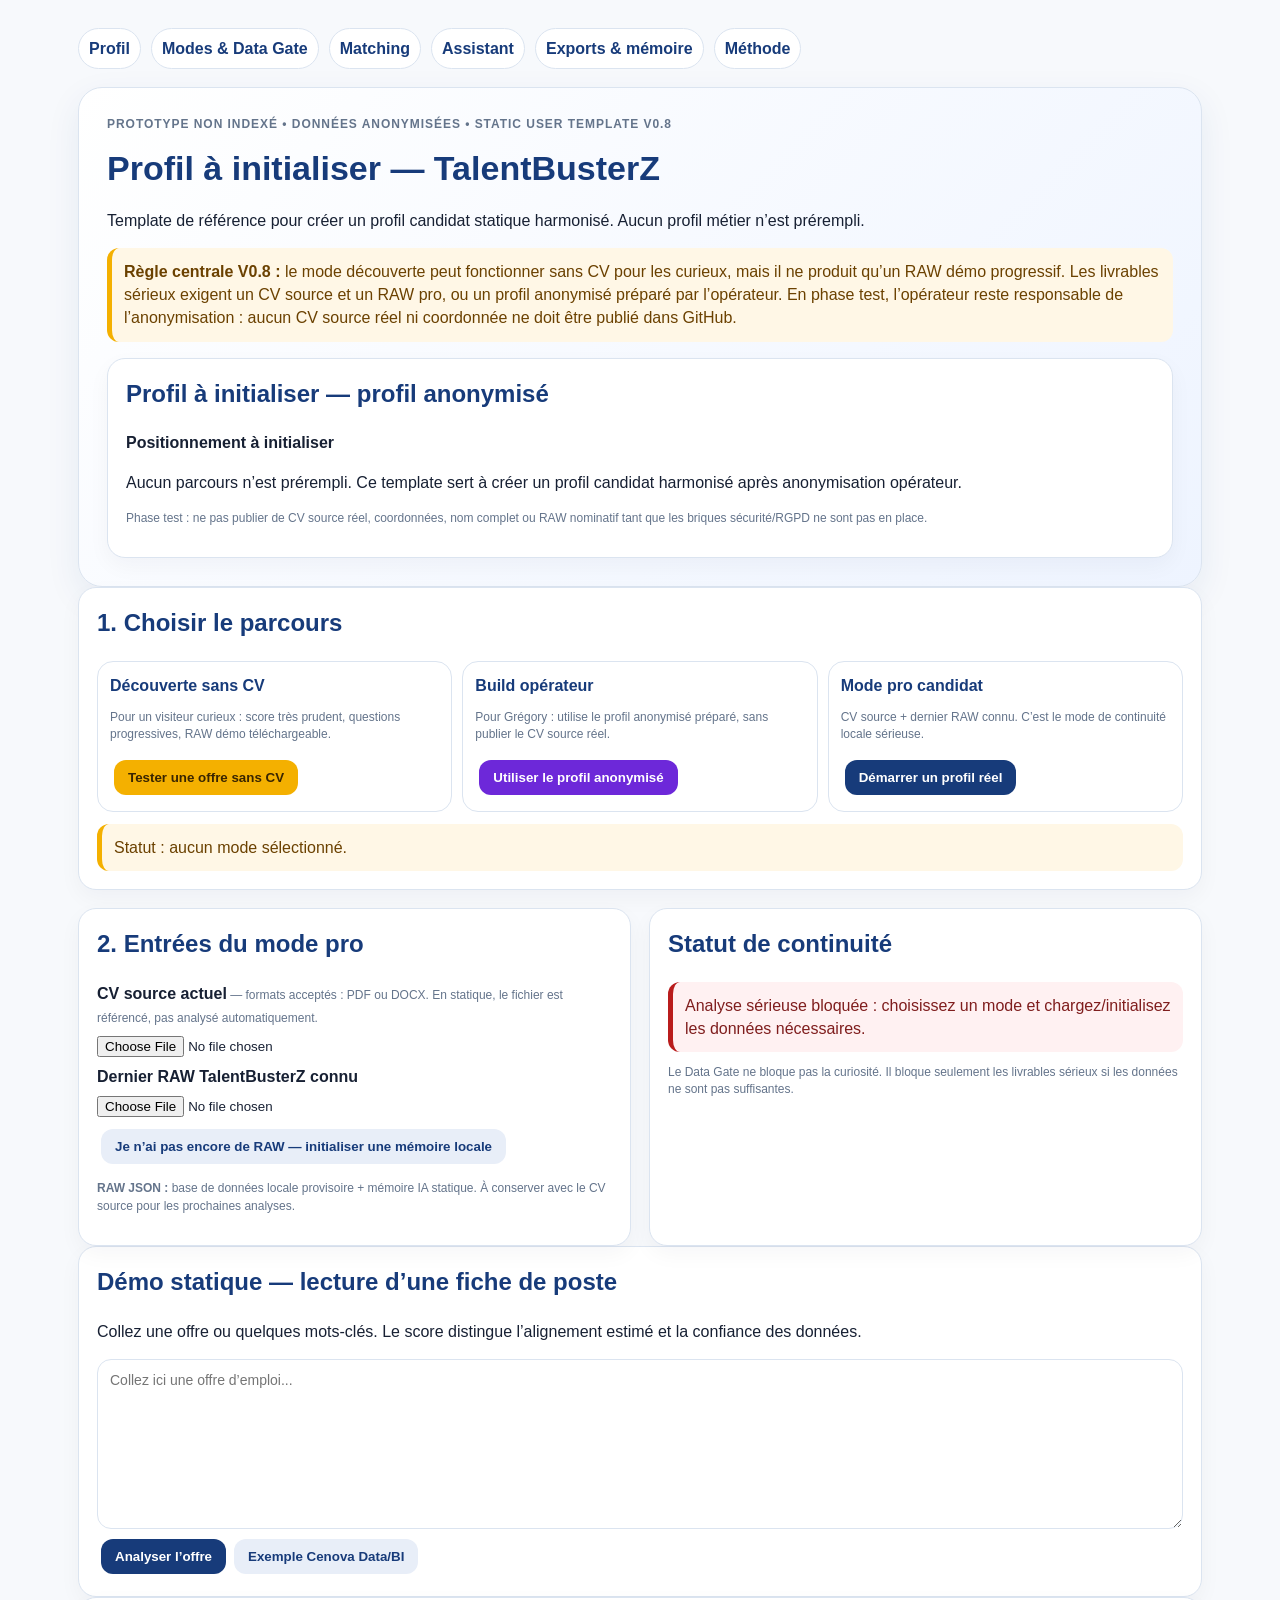
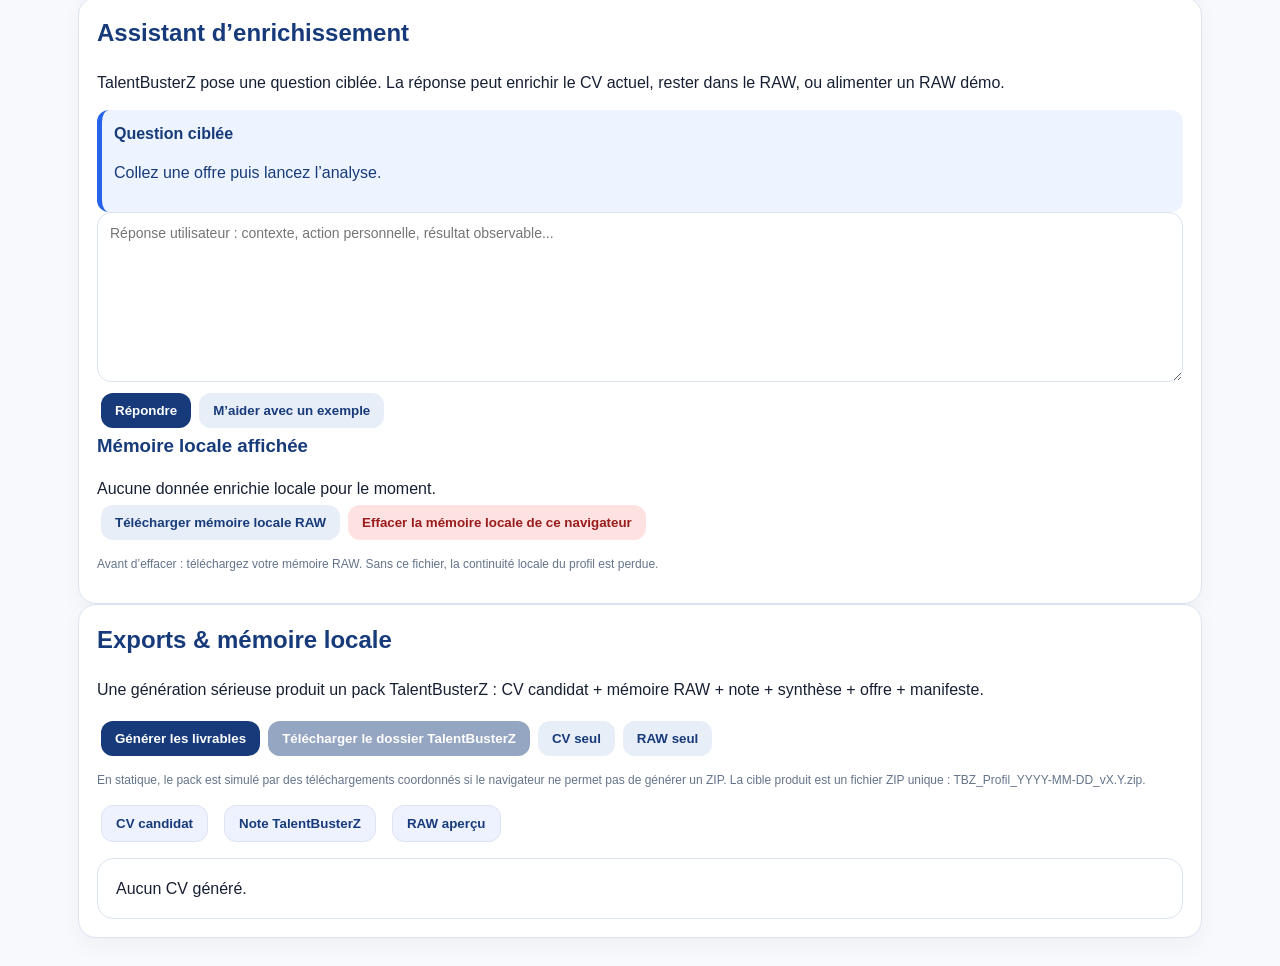
==== index.html @ 60c9ec4a "Add files via upload" ====
<!doctype html>
<html lang="fr"><head><meta charset="utf-8"><meta name="viewport" content="width=device-width,initial-scale=1"><meta name="robots" content="noindex,nofollow">
<title>TalentBusterZ — Profil à initialiser v0.8</title>
<style>
:root{--blue:#173b7a;--blue2:#2563eb;--gold:#f4b000;--bg:#f7f9fc;--card:#fff;--text:#172033;--muted:#64748b;--border:#dbe4f0;--red:#b91c1c;--green:#047857;--soft:#eef4ff;--warn:#fff7e6;--purple:#6d28d9}*{box-sizing:border-box}body{margin:0;font-family:Arial,Helvetica,sans-serif;background:var(--bg);color:var(--text);line-height:1.45}.wrap{max-width:1180px;margin:auto;padding:28px}.nav{display:flex;gap:10px;flex-wrap:wrap;margin-bottom:18px}.nav a{font-weight:700;text-decoration:none;color:var(--blue);padding:8px 10px;border-radius:999px;background:white;border:1px solid var(--border)}.hero{background:linear-gradient(135deg,#ffffff,#eef4ff);border:1px solid var(--border);border-radius:24px;padding:28px;box-shadow:0 12px 34px rgba(23,59,122,.08)}.kicker{font-size:12px;text-transform:uppercase;letter-spacing:.08em;color:var(--muted);font-weight:700}h1{font-size:34px;color:var(--blue);margin:10px 0 8px}.grid{display:grid;grid-template-columns:1fr 1fr;gap:18px;margin-top:18px}.card{background:var(--card);border:1px solid var(--border);border-radius:18px;padding:18px;box-shadow:0 8px 22px rgba(15,23,42,.04)}.card h2,.card h3{color:var(--blue);margin-top:0}.pill{display:inline-block;background:#e8f0ff;color:var(--blue);padding:6px 10px;border-radius:999px;margin:3px;font-weight:700;font-size:13px}.notice{background:var(--warn);border-left:5px solid var(--gold);padding:12px;border-radius:12px;color:#6b4100}.ok{background:#ecfdf5;border-left:5px solid var(--green);padding:12px;border-radius:12px;color:#064e3b}.danger{background:#fff1f2;border-left:5px solid var(--red);padding:12px;border-radius:12px;color:#7f1d1d}.info{background:#eef4ff;border-left:5px solid var(--blue2);padding:12px;border-radius:12px;color:#173b7a}button,.btn{border:0;background:var(--blue);color:#fff;border-radius:12px;padding:10px 14px;font-weight:700;cursor:pointer;margin:4px;text-decoration:none;display:inline-block}button.secondary{background:#e8eef8;color:var(--blue)}button.gold{background:var(--gold);color:#392500}button.purple{background:var(--purple)}button.dangerBtn{background:#fee2e2;color:#991b1b}button:disabled{opacity:.45;cursor:not-allowed}textarea{width:100%;min-height:170px;border:1px solid var(--border);border-radius:14px;padding:12px;font-family:Arial;font-size:14px}input[type=file]{display:block;margin:8px 0}.status{display:flex;gap:12px;align-items:center;flex-wrap:wrap}.scoreWrap{display:flex;align-items:center;gap:16px}.scoreCircle{width:100px;height:100px;border-radius:50%;background:conic-gradient(var(--gold) 0deg, var(--gold) 0deg, #e5e7eb 0deg 360deg);display:flex;align-items:center;justify-content:center;font-size:28px;font-weight:900;color:var(--blue);box-shadow:inset 0 0 0 10px #fff;border:1px solid var(--border)}.hidden{display:none}.small{font-size:12px;color:var(--muted)}.tabs{display:flex;gap:8px;flex-wrap:wrap;margin:12px 0}.tab{background:#eef2ff;color:var(--blue);border:1px solid var(--border)}pre{white-space:pre-wrap;background:#0f172a;color:#e2e8f0;padding:12px;border-radius:12px;max-height:360px;overflow:auto}.outputBox{background:#fff;border:1px solid var(--border);border-radius:16px;padding:18px;margin-top:12px}ul{padding-left:22px}.modeCards{display:grid;grid-template-columns:repeat(3,1fr);gap:10px}.modeCard{border:1px solid var(--border);border-radius:16px;padding:12px;background:#fff}.modeCard strong{display:block;color:var(--blue)}@media(max-width:860px){.grid,.modeCards{grid-template-columns:1fr}h1{font-size:28px}}
</style></head><body><div class="wrap">
<nav class="nav"><a href="#profil">Profil</a><a href="#datagate">Modes & Data Gate</a><a href="#matching">Matching</a><a href="#assistant">Assistant</a><a href="#exports">Exports & mémoire</a><a href="questions.html">Méthode</a></nav>
<header class="hero" id="profil"><div class="kicker">Prototype non indexé • Données anonymisées • Static User Template V0.8</div><h1 id="title">Profil à initialiser — TalentBusterZ</h1><p id="subtitle">Template de référence pour créer un profil candidat statique harmonisé. Aucun profil métier n’est prérempli.</p>
<div class="notice"><strong>Règle centrale V0.8 :</strong> le mode découverte peut fonctionner sans CV pour les curieux, mais il ne produit qu’un RAW démo progressif. Les livrables sérieux exigent un CV source et un RAW pro, ou un profil anonymisé préparé par l’opérateur. En phase test, l’opérateur reste responsable de l’anonymisation : aucun CV source réel ni coordonnée ne doit être publié dans GitHub.</div>
<div id="profileOverview" class="card" style="margin-top:16px"></div></header>

<section class="card" id="datagate"><h2>1. Choisir le parcours</h2><div class="modeCards">
<div class="modeCard"><strong>Découverte sans CV</strong><p class="small">Pour un visiteur curieux : score très prudent, questions progressives, RAW démo téléchargeable.</p><button class="gold" onclick="setMode('discovery')">Tester une offre sans CV</button></div>
<div class="modeCard"><strong>Build opérateur</strong><p class="small">Pour Grégory : utilise le profil anonymisé préparé, sans publier le CV source réel.</p><button class="purple" onclick="setMode('operator')" id="operatorBtn">Utiliser le profil anonymisé</button></div>
<div class="modeCard"><strong>Mode pro candidat</strong><p class="small">CV source + dernier RAW connu. C’est le mode de continuité locale sérieuse.</p><button onclick="setMode('pro')">Démarrer un profil réel</button></div>
</div><div id="modeStatus" class="notice" style="margin-top:12px">Statut : aucun mode sélectionné.</div></section>

<section class="grid"><article class="card"><h2>2. Entrées du mode pro</h2><label><strong>CV source actuel</strong><span class="small"> — formats acceptés : PDF ou DOCX. En statique, le fichier est référencé, pas analysé automatiquement.</span><input type="file" id="cvInput" accept=".pdf,.doc,.docx" onchange="markCvLoaded()"></label><label><strong>Dernier RAW TalentBusterZ connu</strong><input type="file" id="rawInput" accept=".json" onchange="loadRawFile(event)"></label><button class="secondary" onclick="initNewRaw()">Je n’ai pas encore de RAW — initialiser une mémoire locale</button><p class="small"><strong>RAW JSON :</strong> base de données locale provisoire + mémoire IA statique. À conserver avec le CV source pour les prochaines analyses.</p></article><article class="card"><h2>Statut de continuité</h2><div id="gateStatus" class="danger">Aucune mémoire active.</div><p class="small">Le Data Gate ne bloque pas la curiosité. Il bloque seulement les livrables sérieux si les données ne sont pas suffisantes.</p></article></section>

<section class="card" id="matching"><h2>Démo statique — lecture d’une fiche de poste</h2><p>Collez une offre ou quelques mots-clés. Le score distingue l’alignement estimé et la confiance des données.</p><textarea id="offerText" placeholder="Collez ici une offre d’emploi..."></textarea><br><button onclick="analyzeOffer()">Analyser l’offre</button><button class="secondary" onclick="loadExample()">Exemple Cenova Data/BI</button><div id="matchResult" class="hidden" style="margin-top:16px"><div class="scoreWrap"><div class="scoreCircle" id="scoreCircle">--</div><div><h3 id="matchTitle">Lecture TalentBusterZ</h3><p id="matchText"></p><p class="small" id="confidenceText"></p></div></div><div class="grid"><div><h3>Compétences / preuves à remonter</h3><ul id="matchProofs"></ul></div><div><h3>Zones à arbitrer</h3><ul id="matchRisks"></ul></div></div></div></section>

<section class="card" id="assistant"><h2>Assistant d’enrichissement</h2><p>TalentBusterZ pose une question ciblée. La réponse peut enrichir le CV actuel, rester dans le RAW, ou alimenter un RAW démo.</p><div class="info"><strong id="questionLabel">Question ciblée</strong><p id="questionText">Collez une offre puis lancez l’analyse.</p></div><textarea id="answerText" placeholder="Réponse utilisateur : contexte, action personnelle, résultat observable..."></textarea><br><button onclick="answerQuestion()">Répondre</button><button class="secondary" onclick="helpExample()">M’aider avec un exemple</button><div id="suggestionBlock" class="hidden notice" style="margin-top:14px"><h3>Suggestion issue de la réponse utilisateur</h3><strong id="suggestionLabel">Donnée proposée</strong><p id="suggestionText"></p><p>Choisissez l’usage. Le texte complet est conservé dans le RAW si vous l’utilisez ou si vous le gardez pour plus tard.</p><button onclick="useInCv()">Utiliser dans ce CV</button><button class="secondary" onclick="keepForLater()">Garder pour plus tard</button><button class="secondary" onclick="editSuggestion()">Modifier</button><details style="margin-top:8px"><summary>Option avancée</summary><button class="dangerBtn" onclick="deleteSuggestion()">Supprimer du RAW / ne pas conserver</button></details></div><h3>Mémoire locale affichée</h3><div id="memoryList">Aucune donnée enrichie locale pour le moment.</div><button class="secondary" onclick="downloadRawOnly()">Télécharger mémoire locale RAW</button><button class="dangerBtn" onclick="confirmClearMemory()">Effacer la mémoire locale de ce navigateur</button><p class="small">Avant d’effacer : téléchargez votre mémoire RAW. Sans ce fichier, la continuité locale du profil est perdue.</p><div id="proCta" class="hidden ok"><strong>Et si on gagnait du temps ?</strong><br>Vous avez fourni plusieurs réponses. Passez en mode pro : chargez votre CV source et utilisez ce RAW démo comme point de départ au lieu de reconstruire votre profil question par question.</div></section>

<section class="card" id="exports"><h2>Exports & mémoire locale</h2><p>Une génération sérieuse produit un pack TalentBusterZ : CV candidat + mémoire RAW + note + synthèse + offre + manifeste.</p><button onclick="generateOutputs()">Générer les livrables</button><button id="packBtn" onclick="downloadPackSimulation()" disabled>Télécharger le dossier TalentBusterZ</button><button class="secondary" onclick="downloadCvOnly()">CV seul</button><button class="secondary" onclick="downloadRawOnly()">RAW seul</button><p class="small">En statique, le pack est simulé par des téléchargements coordonnés si le navigateur ne permet pas de générer un ZIP. La cible produit est un fichier ZIP unique : TBZ_Profil_YYYY-MM-DD_vX.Y.zip.</p><div class="tabs"><button class="tab" onclick="showPane('cvPane')">CV candidat</button><button class="tab" onclick="showPane('notePane')">Note TalentBusterZ</button><button class="tab" onclick="showPane('rawPane')">RAW aperçu</button></div><div id="cvPane" class="outputBox">Aucun CV généré.</div><pre id="notePane" class="hidden">Aucune note générée.</pre><pre id="rawPane" class="hidden"><code id="rawPreview">Aucun RAW actif.</code></pre></section>

</div><script>
const PROFILE_ID="NEW_USER"; const DISPLAY_NAME="Profil \u00e0 initialiser"; const OPERATOR_ENABLED=false;
const INITIAL_RAW={"schema_version": "TBZ_RAW_STATIC_V0_8", "profile_id": "NEW_USER", "display_name": "Profil à initialiser", "privacy_mode": "operator_anonymization_required", "memory_role": "Base de données locale provisoire + mémoire IA statique", "created_at": "", "last_updated_at": "", "source_cv": null, "validated_core": {"summary": "", "proofs": []}, "skills": {}, "experiences": [], "user_memory": [], "cv_usage_log": [], "offer_history": [], "deleted_from_raw": [], "version_history": [{"version": "0.8-reference", "event": "reference_template_created"}]}; const PROFILE_SEED={"profile_id": "NEW_USER", "display_name": "Profil à initialiser", "status": "empty_reference_template", "headline": "Positionnement à initialiser", "summary_public": "Aucun parcours n’est prérempli. Ce template sert à créer un profil candidat harmonisé après anonymisation opérateur.", "job_families": [], "public_proofs": [], "anonymization_notice": "Phase test : ne pas publier de CV source réel, coordonnées, nom complet ou RAW nominatif tant que les briques sécurité/RGPD ne sont pas en place."};
let mode=null, cvLoaded=false, rawLoaded=false, rawMemory=null, lastOffer='', lastScore=null, cvHtml='', noteText='', currentQuestion='', pendingText='', answerCount=0;
function now(){return new Date().toISOString()} function today(){return new Date().toISOString().slice(0,10)}
function baseRaw(){return JSON.parse(JSON.stringify(INITIAL_RAW))}
function emptyRaw(){return {schema_version:'TBZ_RAW_STATIC_V0_8',profile_id:PROFILE_ID,display_name:DISPLAY_NAME,mode:'pro_initial_or_demo',memory_role:'Base de données locale provisoire + mémoire IA statique',created_at:now(),last_updated_at:now(),source_cv:null,validated_core:{summary:'',proofs:[]},skills:{},experiences:[],user_memory:[],cv_usage_log:[],offer_history:[],deleted_from_raw:[],version_history:[{version:'0.8',event:'empty_raw_initialized',date:today()}]}}
function discoveryRaw(){let r=emptyRaw(); r.profile_id='DEMO'; r.display_name='Profil découverte'; r.mode='discovery'; r.data_quality='declarative_user_answers_only'; r.source_cv_loaded=false; r.usable_for_cv_generation='limited'; return r}
function renderProfileOverview(){let s=PROFILE_SEED||{}; if(s.headline){profileOverview.innerHTML=`<h2>${escapeHtml(s.display_name||DISPLAY_NAME)} — profil anonymisé</h2><p><strong>${escapeHtml(s.headline||'Positionnement à confirmer')}</strong></p><p>${escapeHtml(s.summary_public||'')}</p>${(s.job_families||[]).slice(0,8).map(x=>`<span class="pill">${escapeHtml(x)}</span>`).join('')}<p class="small">${escapeHtml(s.anonymization_notice||'')}</p>`} else {profileOverview.innerHTML='<h2>Profil non initialisé</h2><p>Aucun métier ni parcours prérempli. Chargez un CV source puis initialisez une mémoire locale.</p>'}}
function setMode(m){mode=m; if(m==='discovery'){rawMemory=discoveryRaw();rawLoaded=true;cvLoaded=false;modeStatus.className='info';modeStatus.textContent='Statut : mode découverte. Analyse autorisée, CV final bloqué. Téléchargez le RAW démo après vos réponses.'} else if(m==='operator'){ if(!OPERATOR_ENABLED){alert('Aucun profil anonymisé opérateur n’est inclus dans ce template de référence.'); return} rawMemory=baseRaw();rawLoaded=true;cvLoaded=true;modeStatus.className='ok';modeStatus.textContent='Statut : mode build opérateur. Profil anonymisé actif. Ne publiez pas le CV source réel ni les coordonnées.'} else if(m==='pro'){modeStatus.className='notice';modeStatus.textContent='Statut : mode pro candidat. Chargez le CV source et le dernier RAW, ou initialisez un premier RAW.'} refreshGate(); renderMemory();}
function markCvLoaded(){cvLoaded=!!cvInput.files.length;if(rawMemory){rawMemory.source_cv={filename:cvInput.files[0]?.name||null,uploaded_in_static_session:true,static_note:'Fichier référencé localement ; non publié dans le repo.'};rawMemory.last_updated_at=now()}refreshGate()}
function loadRawFile(e){const f=e.target.files[0];if(!f)return;const r=new FileReader();r.onload=()=>{try{rawMemory=JSON.parse(r.result);rawLoaded=true;rawMemory.last_updated_at=now();modeStatus.className='ok';modeStatus.textContent='Statut : RAW chargé. Continuité locale active.';refreshGate();renderMemory()}catch(err){alert('RAW JSON invalide.')}};r.readAsText(f)}
function initNewRaw(){rawMemory = mode==='discovery'?discoveryRaw():emptyRaw(); rawLoaded=true; modeStatus.className='ok'; modeStatus.textContent= mode==='pro'?'Statut : premier RAW initialisé. Chargez aussi le CV source pour une analyse réelle.':'Statut : mémoire initialisée.'; refreshGate(); renderMemory()}
function gateLevel(){ if(mode==='discovery')return 'discovery'; if(mode==='operator' && OPERATOR_ENABLED && rawLoaded)return 'operator'; if(mode==='pro' && cvLoaded && rawLoaded)return 'pro'; return 'blocked'}
function gateOkForAnalyze(){return ['discovery','operator','pro'].includes(gateLevel())} function gateOkForSerious(){return ['operator','pro'].includes(gateLevel())}
function refreshGate(){let g=gateLevel(); if(g==='blocked'){gateStatus.className='danger';gateStatus.textContent='Analyse sérieuse bloquée : choisissez un mode et chargez/initialisez les données nécessaires.'} if(g==='discovery'){gateStatus.className='info';gateStatus.textContent='Mode découverte : score provisoire, RAW démo progressif, CV final non fiable tant que le CV source n’est pas chargé.'} if(g==='operator'){gateStatus.className='ok';gateStatus.textContent='Mode build opérateur : profil anonymisé actif. Utilisable pour tester des offres sans exposer les données nominatives.'} if(g==='pro'){gateStatus.className='ok';gateStatus.textContent='Mode pro : CV source + RAW actifs. Livrables sérieux autorisés.'}}
function loadExample(){offerText.value='Consultant Chef de Projet Data/BI Senior Luxe/Retail. AMOA BI, cahier des charges, spécifications fonctionnelles, risques, livraison, UAT, comités de pilotage, budget, planning, coordination équipes, formation métiers, anglais obligatoire.'}
function analyzeOffer(){if(!gateOkForAnalyze()) return alert('Choisissez un mode avant analyse.'); lastOffer=offerText.value.trim(); if(!lastOffer)return alert('Collez une offre avant analyse.'); let t=lastOffer.toLowerCase(); let hasBruno=(rawMemory&&rawMemory.profile_id==='BRUNO'); let isCenova=(/cenova|luxe|retail|data\/bi|bi|dataviz|data viz|amoa/.test(t)); let isConsulting=(/consulting|engagement manager|account leadership|c-suite|budget/.test(t)); let baseScore=gateLevel()==='discovery'?Math.min(12+answerCount*8,55):(isCenova&&hasBruno?89:(isConsulting?84:78)); lastScore=baseScore; scoreCircle.textContent=baseScore; scoreCircle.style.background=`conic-gradient(var(--gold) 0deg, var(--gold) ${baseScore*3.6}deg, #e5e7eb ${baseScore*3.6}deg 360deg)`; matchResult.classList.remove('hidden'); if(gateLevel()==='discovery'){matchTitle.textContent='Lecture découverte — données insuffisantes';matchText.textContent='TalentBusterZ ne connaît pas encore votre CV. Le score mesure surtout ce qui a été confirmé dans cette session.';confidenceText.textContent='Confiance données : faible — aucun CV source chargé.';matchProofs.innerHTML=(rawMemory.user_memory||[]).map(x=>`<li>${escapeHtml(summarize(x.text))}</li>`).join('')||'<li>Aucune preuve confirmée pour le moment.</li>';matchRisks.innerHTML=['Ne pas interpréter le score comme un rejet du profil.','Passer en mode pro après quelques réponses pour accélérer avec le CV source.','Télécharger le RAW démo si vous voulez conserver cette exploration.'].map(x=>`<li>${x}</li>`).join(''); currentQuestion='Quel élément de votre parcours prouve le mieux votre intérêt pour cette offre ? Donnez contexte, action personnelle et résultat observable.'; questionText.textContent=currentQuestion; return}
 if(isCenova&&hasBruno){matchTitle.textContent='Lecture orientée Chef de Projet Data/BI Senior — Luxe/Retail';matchText.textContent='Fort alignement avec le parcours AMOA, CRM, Data, BI, référentiel client, retail/luxe et coordination transverse. Score prudent car le niveau BI/Data Viz attendu et le périmètre budget restent à cadrer.';confidenceText.textContent='Confiance données : forte sur le RAW anonymisé ; identité et CV source non publiés en phase test.';matchProofs.innerHTML=['Expérience CRM/Data en luxe/retail : RCU ~600 K clients, GCP/BigQuery, Salesforce Marketing Cloud, APIs, Cegid.','Expérience retail omnicanal : RCU ~4 M clients/prospects, CRM BtoC, marketing automation, migration et qualité de données.','AMOA Data & BI grands comptes : Data Warehouse, 12 datamarts, 200+ indicateurs, UAT, ateliers métiers.','Pilotage équipes/prestataires : 3 à 7 personnes selon missions.','Anglais courant et espagnol courant.','Salesforce Certified Administrator ; Power BI / SQL / Jira / Confluence / GCP.'].map(x=>`<li>${x}</li>`).join('');matchRisks.innerHTML=['Clarifier si l’offre exige BI/Data Viz hands-on plutôt que pilotage AMOA.','Ne pas sur-vendre le budget si le montant n’est pas confirmé dans le RAW.','Préparer la preuve luxe/retail : Boucheron + Printemps/Citadium.','Clarifier management non hiérarchique vs management hiérarchique.'].map(x=>`<li>${x}</li>`).join('');currentQuestion='Pour cette offre Chef de Projet Data/BI Senior Luxe/Retail, quelle preuve veux-tu mettre en avant en priorité : projet RCU luxe, CRM/Data retail omnicanal, Data Warehouse BI grands comptes ou reporting financier ? Précise contexte, rôle personnel, outils et résultat mesurable.'} else {matchTitle.textContent=isConsulting?'Lecture orientée Consulting / Engagement':'Lecture TalentBusterZ'; matchText.textContent=isConsulting?'Alignement domaine possible, mais posture consulting, account leadership, budget et practice building doivent être prouvés.':'Alignement potentiel à cadrer selon les preuves du RAW.'; confidenceText.textContent='Confiance données : moyenne à forte selon RAW chargé.'; matchProofs.innerHTML=(rawMemory.validated_core?.proofs||['Données du RAW disponibles']).slice(0,6).map(x=>`<li>${escapeHtml(x)}</li>`).join(''); matchRisks.innerHTML=(rawMemory.watch_points||['Clarifier le rôle personnel et le périmètre.']).slice(0,5).map(x=>`<li>${escapeHtml(x)}</li>`).join(''); currentQuestion='Quel projet du parcours prouve le mieux l’adéquation à cette offre ? Précise contexte, rôle personnel, outils, équipe et résultat observable.'}
 questionText.textContent=currentQuestion; if(rawMemory){rawMemory.offer_history=rawMemory.offer_history||[]; rawMemory.offer_history.push({offer:lastOffer,date:now(),score:baseScore,mode:mode}); rawMemory.last_updated_at=now()}}
function normalize(s){return (s||'').toLowerCase().replace(/[\s*_:;,.!?\-–—]+/g,' ').trim()}
function answerQuestion(){let txt=answerText.value.trim(); if(!txt) return alert('Aucune réponse saisie. La question ne peut pas devenir une donnée.'); let n=normalize(txt); if(n===normalize(currentQuestion)||n.includes('réponse utilisateur contexte action personnelle résultat observable')) return alert('Réponse non exploitable : saisissez une vraie réponse, pas le placeholder ni la question.'); if(txt.length<40)return alert('Réponse trop courte : ajoutez au moins contexte, action personnelle et résultat.'); pendingText=txt; suggestionText.textContent=txt; suggestionLabel.textContent='Donnée proposée'; suggestionBlock.classList.remove('hidden')}
function addMemory(status,used){if(!rawMemory)rawMemory= mode==='discovery'?discoveryRaw():emptyRaw(); let id='u_'+Date.now(); rawMemory.user_memory=rawMemory.user_memory||[]; rawMemory.user_memory.push({id,type:'user_answer',label:'Donnée ajoutée par utilisateur',text:pendingText,status,created_at:now(),used_in_current_cv:used,cv_decision:used?'use_in_current_cv':'keep_for_later',mode:mode}); if(used){rawMemory.cv_usage_log=rawMemory.cv_usage_log||[]; rawMemory.cv_usage_log.push({item_id:id,action:'used_in_current_cv',date:now(),offer:lastOffer})} rawMemory.last_updated_at=now(); answerCount++; suggestionBlock.classList.add('hidden'); answerText.value=''; renderMemory(); refreshScoreAfterAnswer(); if(mode==='discovery'&&answerCount>=3)proCta.classList.remove('hidden')}
function useInCv(){addMemory('confirmed_by_user',true)} function keepForLater(){addMemory('kept_for_later',false)} function editSuggestion(){answerText.focus()} function deleteSuggestion(){if(confirm('Ne pas conserver cette donnée dans la mémoire RAW ?')){if(!rawMemory)rawMemory=emptyRaw();rawMemory.deleted_from_raw=rawMemory.deleted_from_raw||[];rawMemory.deleted_from_raw.push({text:pendingText,deleted_at:now(),reason:'user_deleted_before_save'});suggestionBlock.classList.add('hidden');renderMemory()}}
function refreshScoreAfterAnswer(){if(mode==='discovery'&&lastOffer)analyzeOffer()}
function renderMemory(){if(!rawMemory||!(rawMemory.user_memory||[]).length){memoryList.textContent='Aucune donnée enrichie locale pour le moment.';rawPreview.textContent=rawMemory?JSON.stringify(rawMemory,null,2):'Aucun RAW actif.';return} memoryList.innerHTML=rawMemory.user_memory.map(m=>`<p><strong>${escapeHtml(m.label)}</strong> — ${m.used_in_current_cv?'utilisée dans ce CV et conservée dans le RAW':'gardée pour plus tard dans le RAW'}<br>${escapeHtml(m.text).slice(0,260)}…</p>`).join(''); rawPreview.textContent=JSON.stringify(rawMemory,null,2)}
function generateOutputs(){if(!gateOkForSerious()){if(mode==='discovery')return alert('Mode découverte : téléchargez le RAW démo ou passez en mode pro pour générer un vrai CV.'); return alert('Data Gate incomplet pour livrables sérieux.')} let proofs=(rawMemory.validated_core?.proofs||[]).map(x=>`<li>${escapeHtml(x)}</li>`).join(''); let used=(rawMemory.user_memory||[]).filter(x=>x.used_in_current_cv).map(x=>`<li>${escapeHtml(summarize(x.text))}</li>`).join(''); let skills=Object.values(rawMemory.skills||{}).flat().slice(0,28).map(x=>`<span class="pill">${escapeHtml(x)}</span>`).join(''); let exps=(rawMemory.experiences||[]).map(e=>`<h3>${escapeHtml(e.title)} — ${escapeHtml(e.company)}</h3><p class="small">${escapeHtml(e.period||'')} · ${escapeHtml(e.location||'')}</p><ul>${(e.bullets||[]).slice(0,6).map(b=>`<li>${escapeHtml(b)}</li>`).join('')}</ul>`).join(''); cvHtml=`<h1>${escapeHtml(rawMemory.target_positioning||'CV candidat adapté')}</h1><p class="small">Profil anonymisé — version candidat générée localement à partir de la mémoire RAW TalentBusterZ.</p><h2>Synthèse professionnelle</h2><p>${escapeHtml(rawMemory.validated_core?.summary||'Synthèse à compléter depuis le CV source / RAW.')}</p><h2>Réalisations clés</h2><ul>${proofs}${used}</ul><h2>Compétences ciblées</h2><p>${skills}</p><h2>Expérience professionnelle</h2>${exps||'<p>Expériences à renseigner depuis le RAW.</p>'}<h2>Formation & certifications</h2><ul>${(rawMemory.education||[]).map(x=>`<li>${escapeHtml(x)}</li>`).join('')}${(rawMemory.certifications||[]).slice(0,8).map(x=>`<li>${escapeHtml(x)}</li>`).join('')}</ul>`; let risks=(rawMemory.watch_points||[]).map(x=>`- ${x}`).join('\\n'); noteText=`Note TalentBusterZ — ${rawMemory.display_name||DISPLAY_NAME}
Score indicatif : ${lastScore??'non calculé'}/100
Mode : ${mode}

Valeur ajoutée de cette note :
- Arbitrer le positionnement selon l’offre
- Identifier les écarts offre/profil
- Préparer les questions pièges
- Séparer données utilisées dans ce CV et données conservées dans le RAW

Risques / garde-fous :
${risks}

Questions à préparer :
- Quel projet prouve le mieux le rôle personnel ?
- Quel niveau de budget / équipe / gouvernance est réellement assumé ?
- Quelle preuve mesurable rattacher à l’offre ?

Offre analysée :
${lastOffer}`; cvPane.innerHTML=cvHtml; notePane.textContent=noteText; rawPreview.textContent=JSON.stringify(rawMemory,null,2); packBtn.disabled=false; rawMemory.last_updated_at=now()}
function summarize(t){return (t||'').replace(/\*\*/g,'').replace(/\n+/g,' ').slice(0,260)}function showPane(id){['cvPane','notePane','rawPane'].forEach(x=>document.getElementById(x).classList.add('hidden'));document.getElementById(id).classList.remove('hidden');if(id==='rawPane'&&rawMemory)rawPreview.textContent=JSON.stringify(rawMemory,null,2)}
function download(name,content,type='text/plain'){const a=document.createElement('a');a.href=URL.createObjectURL(new Blob([content],{type}));a.download=name;document.body.appendChild(a);a.click();setTimeout(()=>{URL.revokeObjectURL(a.href);a.remove()},100)}
function downloadCvOnly(){if(!cvHtml)generateOutputs(); if(cvHtml)download(`01_cv_candidat_${PROFILE_ID}_${today()}.doc`,`<html><head><meta charset="utf-8"></head><body>${cvHtml}</body></html>`,'application/msword')}
function downloadRawOnly(){if(!rawMemory)rawMemory=mode==='discovery'?discoveryRaw():emptyRaw(); let prefix=mode==='discovery'?'rawdemo':'memoire_locale_RAW'; download(`02_${prefix}_${PROFILE_ID}_${today()}.json`,JSON.stringify(rawMemory,null,2),'application/json')}
function downloadPackSimulation(){if(!gateOkForSerious()) return alert('Pack sérieux réservé au mode build opérateur ou pro. En découverte, téléchargez le RAW démo.'); downloadCvOnly(); downloadRawOnly(); download('03_note_talentbusterz.md',noteText||notePane.textContent); download('04_synthese_app.html',`<html><meta charset="utf-8"><body>${matchResult.innerHTML||''}</body></html>`,'text/html'); download('05_offre_analysee.txt',lastOffer); download('06_manifest.json',JSON.stringify({tbz_package_version:'0.8-static',profile_id:PROFILE_ID,created_at:now(),mode,source_cv_included:false,raw_memory_included:true,note:'Pack simulé en téléchargements coordonnés. Cible produit : zip unique.'},null,2),'application/json')}
function confirmClearMemory(){if(confirm('Attention : cela efface les données ajoutées dans ce navigateur. Téléchargez votre mémoire RAW avant de continuer. Continuer ?')){localStorage.clear(); alert('Mémoire navigateur effacée pour cette page.')}}
function helpExample(){answerText.value=`Contexte : sur un projet CRM/Data retail, le besoin était de fiabiliser le référentiel client et de mieux alimenter les campagnes marketing.
Action : j’ai cadré les besoins métier, coordonné les équipes IT/intégrateur, suivi les spécifications, la recette et la qualité des données.
Résultat : amélioration de la qualité du référentiel, meilleure segmentation et réduction des doublons / anomalies.`}
function escapeHtml(s){return String(s||'').replace(/[&<>"]/g,m=>({'&':'&amp;','<':'&lt;','>':'&gt;','"':'&quot;'}[m]))}
renderProfileOverview(); refreshGate(); if(OPERATOR_ENABLED) setMode('operator');
</script></body></html>
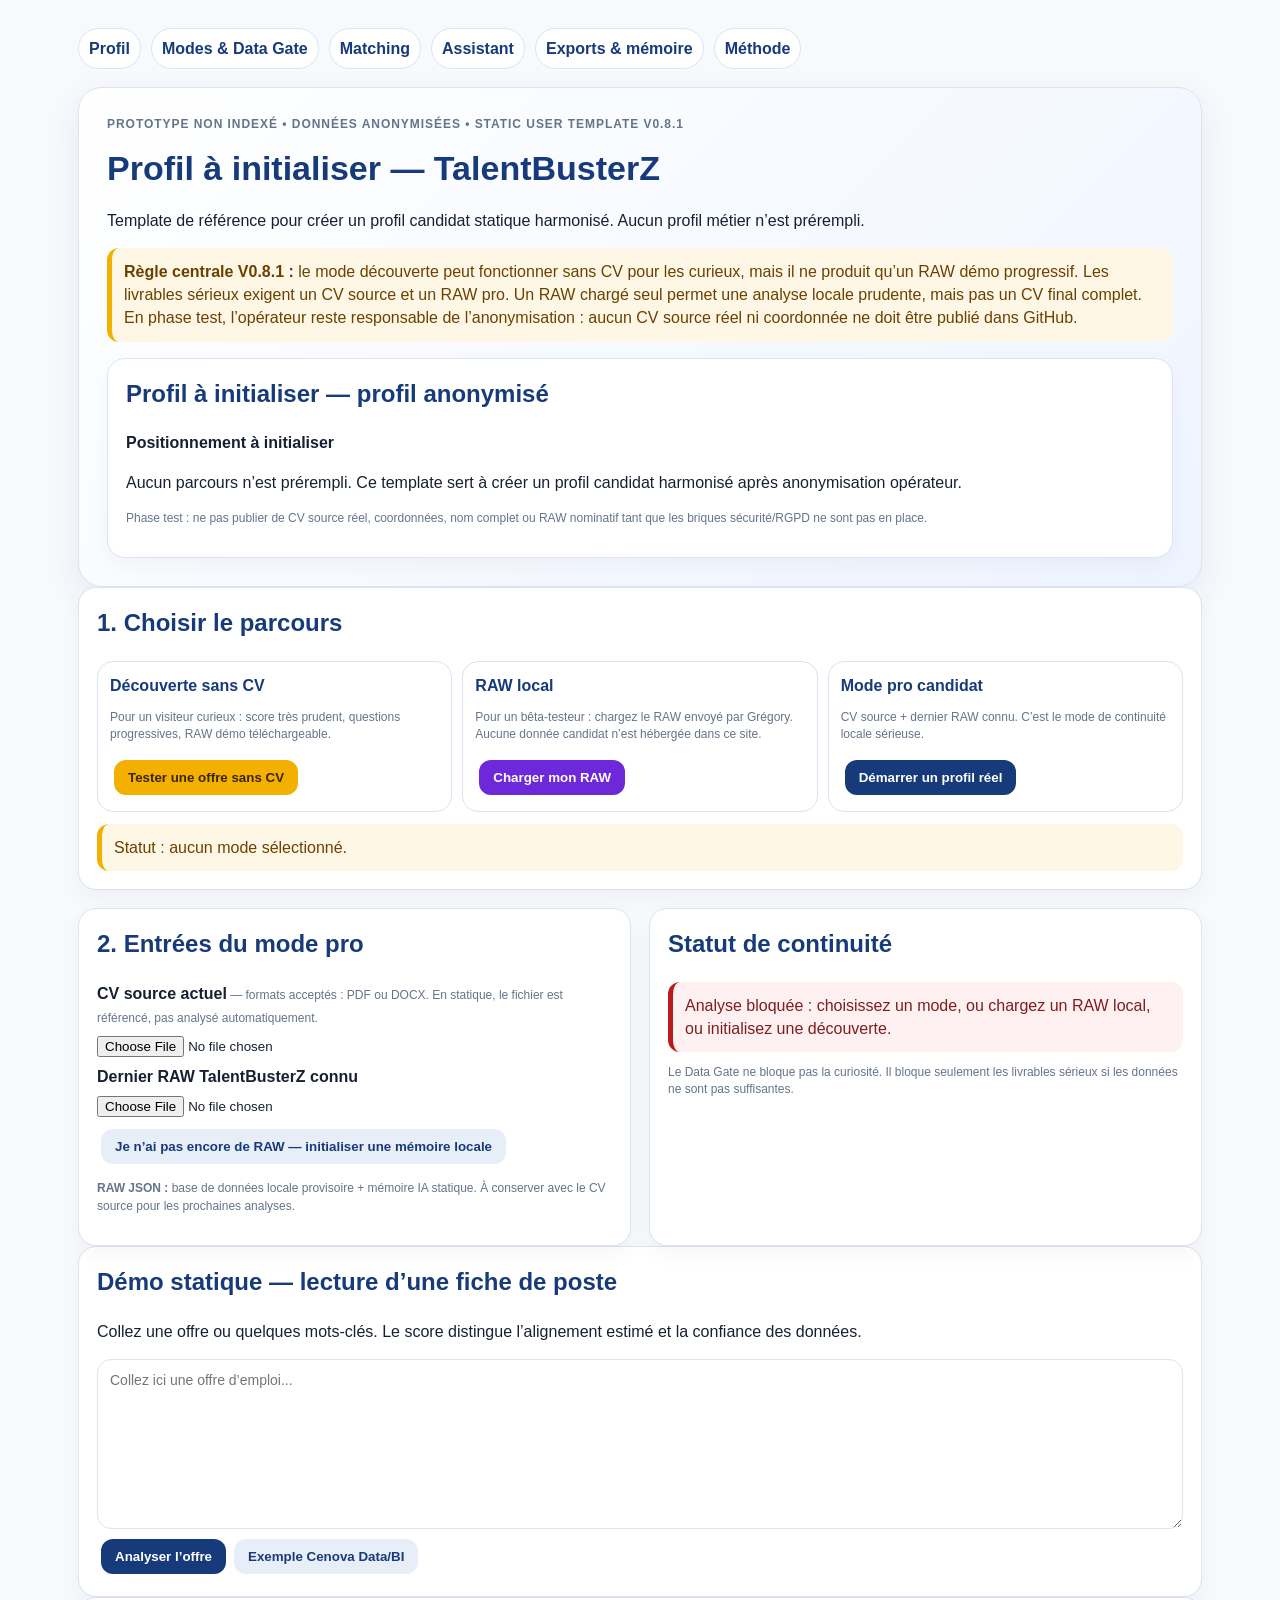
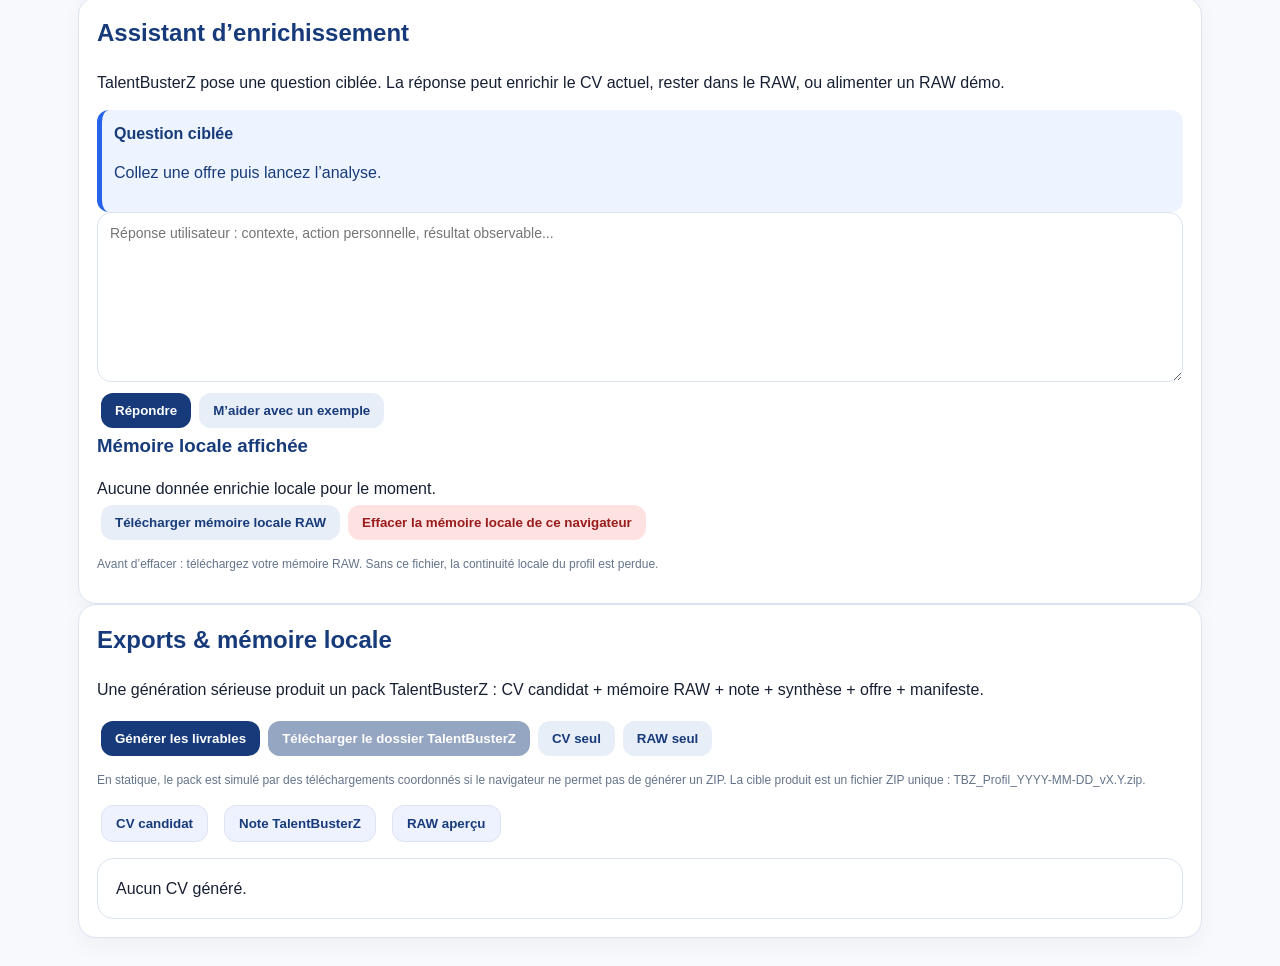
==== commit 8b278be8: "Add files via upload" ====
--- a/index.html
+++ b/index.html
@@ -5,13 +5,13 @@
 :root{--blue:#173b7a;--blue2:#2563eb;--gold:#f4b000;--bg:#f7f9fc;--card:#fff;--text:#172033;--muted:#64748b;--border:#dbe4f0;--red:#b91c1c;--green:#047857;--soft:#eef4ff;--warn:#fff7e6;--purple:#6d28d9}*{box-sizing:border-box}body{margin:0;font-family:Arial,Helvetica,sans-serif;background:var(--bg);color:var(--text);line-height:1.45}.wrap{max-width:1180px;margin:auto;padding:28px}.nav{display:flex;gap:10px;flex-wrap:wrap;margin-bottom:18px}.nav a{font-weight:700;text-decoration:none;color:var(--blue);padding:8px 10px;border-radius:999px;background:white;border:1px solid var(--border)}.hero{background:linear-gradient(135deg,#ffffff,#eef4ff);border:1px solid var(--border);border-radius:24px;padding:28px;box-shadow:0 12px 34px rgba(23,59,122,.08)}.kicker{font-size:12px;text-transform:uppercase;letter-spacing:.08em;color:var(--muted);font-weight:700}h1{font-size:34px;color:var(--blue);margin:10px 0 8px}.grid{display:grid;grid-template-columns:1fr 1fr;gap:18px;margin-top:18px}.card{background:var(--card);border:1px solid var(--border);border-radius:18px;padding:18px;box-shadow:0 8px 22px rgba(15,23,42,.04)}.card h2,.card h3{color:var(--blue);margin-top:0}.pill{display:inline-block;background:#e8f0ff;color:var(--blue);padding:6px 10px;border-radius:999px;margin:3px;font-weight:700;font-size:13px}.notice{background:var(--warn);border-left:5px solid var(--gold);padding:12px;border-radius:12px;color:#6b4100}.ok{background:#ecfdf5;border-left:5px solid var(--green);padding:12px;border-radius:12px;color:#064e3b}.danger{background:#fff1f2;border-left:5px solid var(--red);padding:12px;border-radius:12px;color:#7f1d1d}.info{background:#eef4ff;border-left:5px solid var(--blue2);padding:12px;border-radius:12px;color:#173b7a}button,.btn{border:0;background:var(--blue);color:#fff;border-radius:12px;padding:10px 14px;font-weight:700;cursor:pointer;margin:4px;text-decoration:none;display:inline-block}button.secondary{background:#e8eef8;color:var(--blue)}button.gold{background:var(--gold);color:#392500}button.purple{background:var(--purple)}button.dangerBtn{background:#fee2e2;color:#991b1b}button:disabled{opacity:.45;cursor:not-allowed}textarea{width:100%;min-height:170px;border:1px solid var(--border);border-radius:14px;padding:12px;font-family:Arial;font-size:14px}input[type=file]{display:block;margin:8px 0}.status{display:flex;gap:12px;align-items:center;flex-wrap:wrap}.scoreWrap{display:flex;align-items:center;gap:16px}.scoreCircle{width:100px;height:100px;border-radius:50%;background:conic-gradient(var(--gold) 0deg, var(--gold) 0deg, #e5e7eb 0deg 360deg);display:flex;align-items:center;justify-content:center;font-size:28px;font-weight:900;color:var(--blue);box-shadow:inset 0 0 0 10px #fff;border:1px solid var(--border)}.hidden{display:none}.small{font-size:12px;color:var(--muted)}.tabs{display:flex;gap:8px;flex-wrap:wrap;margin:12px 0}.tab{background:#eef2ff;color:var(--blue);border:1px solid var(--border)}pre{white-space:pre-wrap;background:#0f172a;color:#e2e8f0;padding:12px;border-radius:12px;max-height:360px;overflow:auto}.outputBox{background:#fff;border:1px solid var(--border);border-radius:16px;padding:18px;margin-top:12px}ul{padding-left:22px}.modeCards{display:grid;grid-template-columns:repeat(3,1fr);gap:10px}.modeCard{border:1px solid var(--border);border-radius:16px;padding:12px;background:#fff}.modeCard strong{display:block;color:var(--blue)}@media(max-width:860px){.grid,.modeCards{grid-template-columns:1fr}h1{font-size:28px}}
 </style></head><body><div class="wrap">
 <nav class="nav"><a href="#profil">Profil</a><a href="#datagate">Modes & Data Gate</a><a href="#matching">Matching</a><a href="#assistant">Assistant</a><a href="#exports">Exports & mémoire</a><a href="questions.html">Méthode</a></nav>
-<header class="hero" id="profil"><div class="kicker">Prototype non indexé • Données anonymisées • Static User Template V0.8</div><h1 id="title">Profil à initialiser — TalentBusterZ</h1><p id="subtitle">Template de référence pour créer un profil candidat statique harmonisé. Aucun profil métier n’est prérempli.</p>
-<div class="notice"><strong>Règle centrale V0.8 :</strong> le mode découverte peut fonctionner sans CV pour les curieux, mais il ne produit qu’un RAW démo progressif. Les livrables sérieux exigent un CV source et un RAW pro, ou un profil anonymisé préparé par l’opérateur. En phase test, l’opérateur reste responsable de l’anonymisation : aucun CV source réel ni coordonnée ne doit être publié dans GitHub.</div>
+<header class="hero" id="profil"><div class="kicker">Prototype non indexé • Données anonymisées • Static User Template V0.8.1</div><h1 id="title">Profil à initialiser — TalentBusterZ</h1><p id="subtitle">Template de référence pour créer un profil candidat statique harmonisé. Aucun profil métier n’est prérempli.</p>
+<div class="notice"><strong>Règle centrale V0.8.1 :</strong> le mode découverte peut fonctionner sans CV pour les curieux, mais il ne produit qu’un RAW démo progressif. Les livrables sérieux exigent un CV source et un RAW pro. Un RAW chargé seul permet une analyse locale prudente, mais pas un CV final complet. En phase test, l’opérateur reste responsable de l’anonymisation : aucun CV source réel ni coordonnée ne doit être publié dans GitHub.</div>
 <div id="profileOverview" class="card" style="margin-top:16px"></div></header>
 
 <section class="card" id="datagate"><h2>1. Choisir le parcours</h2><div class="modeCards">
 <div class="modeCard"><strong>Découverte sans CV</strong><p class="small">Pour un visiteur curieux : score très prudent, questions progressives, RAW démo téléchargeable.</p><button class="gold" onclick="setMode('discovery')">Tester une offre sans CV</button></div>
-<div class="modeCard"><strong>Build opérateur</strong><p class="small">Pour Grégory : utilise le profil anonymisé préparé, sans publier le CV source réel.</p><button class="purple" onclick="setMode('operator')" id="operatorBtn">Utiliser le profil anonymisé</button></div>
+<div class="modeCard"><strong>RAW local</strong><p class="small">Pour un bêta-testeur : chargez le RAW envoyé par Grégory. Aucune donnée candidat n’est hébergée dans ce site.</p><button class="purple" onclick="document.getElementById('rawInput').click()">Charger mon RAW</button></div>
 <div class="modeCard"><strong>Mode pro candidat</strong><p class="small">CV source + dernier RAW connu. C’est le mode de continuité locale sérieuse.</p><button onclick="setMode('pro')">Démarrer un profil réel</button></div>
 </div><div id="modeStatus" class="notice" style="margin-top:12px">Statut : aucun mode sélectionné.</div></section>
 
@@ -34,14 +34,14 @@
 function renderProfileOverview(){let s=PROFILE_SEED||{}; if(s.headline){profileOverview.innerHTML=`<h2>${escapeHtml(s.display_name||DISPLAY_NAME)} — profil anonymisé</h2><p><strong>${escapeHtml(s.headline||'Positionnement à confirmer')}</strong></p><p>${escapeHtml(s.summary_public||'')}</p>${(s.job_families||[]).slice(0,8).map(x=>`<span class="pill">${escapeHtml(x)}</span>`).join('')}<p class="small">${escapeHtml(s.anonymization_notice||'')}</p>`} else {profileOverview.innerHTML='<h2>Profil non initialisé</h2><p>Aucun métier ni parcours prérempli. Chargez un CV source puis initialisez une mémoire locale.</p>'}}
 function setMode(m){mode=m; if(m==='discovery'){rawMemory=discoveryRaw();rawLoaded=true;cvLoaded=false;modeStatus.className='info';modeStatus.textContent='Statut : mode découverte. Analyse autorisée, CV final bloqué. Téléchargez le RAW démo après vos réponses.'} else if(m==='operator'){ if(!OPERATOR_ENABLED){alert('Aucun profil anonymisé opérateur n’est inclus dans ce template de référence.'); return} rawMemory=baseRaw();rawLoaded=true;cvLoaded=true;modeStatus.className='ok';modeStatus.textContent='Statut : mode build opérateur. Profil anonymisé actif. Ne publiez pas le CV source réel ni les coordonnées.'} else if(m==='pro'){modeStatus.className='notice';modeStatus.textContent='Statut : mode pro candidat. Chargez le CV source et le dernier RAW, ou initialisez un premier RAW.'} refreshGate(); renderMemory();}
 function markCvLoaded(){cvLoaded=!!cvInput.files.length;if(rawMemory){rawMemory.source_cv={filename:cvInput.files[0]?.name||null,uploaded_in_static_session:true,static_note:'Fichier référencé localement ; non publié dans le repo.'};rawMemory.last_updated_at=now()}refreshGate()}
-function loadRawFile(e){const f=e.target.files[0];if(!f)return;const r=new FileReader();r.onload=()=>{try{rawMemory=JSON.parse(r.result);rawLoaded=true;rawMemory.last_updated_at=now();modeStatus.className='ok';modeStatus.textContent='Statut : RAW chargé. Continuité locale active.';refreshGate();renderMemory()}catch(err){alert('RAW JSON invalide.')}};r.readAsText(f)}
+function loadRawFile(e){const f=e.target.files[0];if(!f)return;const r=new FileReader();r.onload=()=>{try{rawMemory=JSON.parse(r.result);rawLoaded=true;if(!mode || mode==='discovery') mode='raw_only'; rawMemory.last_updated_at=now();modeStatus.className='ok';modeStatus.textContent='Statut : RAW local chargé. Mémoire TalentBusterZ active dans ce navigateur. Aucune donnée n’est envoyée au site.';refreshGate();renderMemory()}catch(err){alert('RAW JSON invalide.')}};r.readAsText(f)}
 function initNewRaw(){rawMemory = mode==='discovery'?discoveryRaw():emptyRaw(); rawLoaded=true; modeStatus.className='ok'; modeStatus.textContent= mode==='pro'?'Statut : premier RAW initialisé. Chargez aussi le CV source pour une analyse réelle.':'Statut : mémoire initialisée.'; refreshGate(); renderMemory()}
-function gateLevel(){ if(mode==='discovery')return 'discovery'; if(mode==='operator' && OPERATOR_ENABLED && rawLoaded)return 'operator'; if(mode==='pro' && cvLoaded && rawLoaded)return 'pro'; return 'blocked'}
-function gateOkForAnalyze(){return ['discovery','operator','pro'].includes(gateLevel())} function gateOkForSerious(){return ['operator','pro'].includes(gateLevel())}
-function refreshGate(){let g=gateLevel(); if(g==='blocked'){gateStatus.className='danger';gateStatus.textContent='Analyse sérieuse bloquée : choisissez un mode et chargez/initialisez les données nécessaires.'} if(g==='discovery'){gateStatus.className='info';gateStatus.textContent='Mode découverte : score provisoire, RAW démo progressif, CV final non fiable tant que le CV source n’est pas chargé.'} if(g==='operator'){gateStatus.className='ok';gateStatus.textContent='Mode build opérateur : profil anonymisé actif. Utilisable pour tester des offres sans exposer les données nominatives.'} if(g==='pro'){gateStatus.className='ok';gateStatus.textContent='Mode pro : CV source + RAW actifs. Livrables sérieux autorisés.'}}
+function gateLevel(){ if(cvLoaded && rawLoaded)return 'pro'; if(rawLoaded && rawMemory && rawMemory.profile_id && rawMemory.profile_id!=='DEMO' && rawMemory.profile_id!=='NEW_USER')return 'raw_only'; if(mode==='discovery')return 'discovery'; if(mode==='operator' && OPERATOR_ENABLED && rawLoaded)return 'operator'; return 'blocked'}
+function gateOkForAnalyze(){return ['discovery','raw_only','operator','pro'].includes(gateLevel())} function gateOkForSerious(){return ['operator','pro'].includes(gateLevel())}
+function refreshGate(){let g=gateLevel(); if(g==='blocked'){gateStatus.className='danger';gateStatus.textContent='Analyse bloquée : choisissez un mode, ou chargez un RAW local, ou initialisez une découverte.'} if(g==='discovery'){gateStatus.className='info';gateStatus.textContent='Mode découverte : aucun CV ni RAW candidat chargé. Score provisoire, RAW démo progressif, pas de CV final.'} if(g==='raw_only'){gateStatus.className='notice';gateStatus.textContent='RAW local chargé : profil partiellement connu par mémoire locale. Analyse autorisée avec confiance moyenne ; CV final bloqué tant que le CV source n’est pas chargé.'} if(g==='operator'){gateStatus.className='ok';gateStatus.textContent='Mode build opérateur : profil anonymisé actif. Utilisable pour tester des offres sans exposer les données nominatives.'} if(g==='pro'){gateStatus.className='ok';gateStatus.textContent='Mode pro : CV source + RAW actifs. Livrables sérieux autorisés.'}}
 function loadExample(){offerText.value='Consultant Chef de Projet Data/BI Senior Luxe/Retail. AMOA BI, cahier des charges, spécifications fonctionnelles, risques, livraison, UAT, comités de pilotage, budget, planning, coordination équipes, formation métiers, anglais obligatoire.'}
 function analyzeOffer(){if(!gateOkForAnalyze()) return alert('Choisissez un mode avant analyse.'); lastOffer=offerText.value.trim(); if(!lastOffer)return alert('Collez une offre avant analyse.'); let t=lastOffer.toLowerCase(); let hasBruno=(rawMemory&&rawMemory.profile_id==='BRUNO'); let isCenova=(/cenova|luxe|retail|data\/bi|bi|dataviz|data viz|amoa/.test(t)); let isConsulting=(/consulting|engagement manager|account leadership|c-suite|budget/.test(t)); let baseScore=gateLevel()==='discovery'?Math.min(12+answerCount*8,55):(isCenova&&hasBruno?89:(isConsulting?84:78)); lastScore=baseScore; scoreCircle.textContent=baseScore; scoreCircle.style.background=`conic-gradient(var(--gold) 0deg, var(--gold) ${baseScore*3.6}deg, #e5e7eb ${baseScore*3.6}deg 360deg)`; matchResult.classList.remove('hidden'); if(gateLevel()==='discovery'){matchTitle.textContent='Lecture découverte — données insuffisantes';matchText.textContent='TalentBusterZ ne connaît pas encore votre CV. Le score mesure surtout ce qui a été confirmé dans cette session.';confidenceText.textContent='Confiance données : faible — aucun CV source chargé.';matchProofs.innerHTML=(rawMemory.user_memory||[]).map(x=>`<li>${escapeHtml(summarize(x.text))}</li>`).join('')||'<li>Aucune preuve confirmée pour le moment.</li>';matchRisks.innerHTML=['Ne pas interpréter le score comme un rejet du profil.','Passer en mode pro après quelques réponses pour accélérer avec le CV source.','Télécharger le RAW démo si vous voulez conserver cette exploration.'].map(x=>`<li>${x}</li>`).join(''); currentQuestion='Quel élément de votre parcours prouve le mieux votre intérêt pour cette offre ? Donnez contexte, action personnelle et résultat observable.'; questionText.textContent=currentQuestion; return}
- if(isCenova&&hasBruno){matchTitle.textContent='Lecture orientée Chef de Projet Data/BI Senior — Luxe/Retail';matchText.textContent='Fort alignement avec le parcours AMOA, CRM, Data, BI, référentiel client, retail/luxe et coordination transverse. Score prudent car le niveau BI/Data Viz attendu et le périmètre budget restent à cadrer.';confidenceText.textContent='Confiance données : forte sur le RAW anonymisé ; identité et CV source non publiés en phase test.';matchProofs.innerHTML=['Expérience CRM/Data en luxe/retail : RCU ~600 K clients, GCP/BigQuery, Salesforce Marketing Cloud, APIs, Cegid.','Expérience retail omnicanal : RCU ~4 M clients/prospects, CRM BtoC, marketing automation, migration et qualité de données.','AMOA Data & BI grands comptes : Data Warehouse, 12 datamarts, 200+ indicateurs, UAT, ateliers métiers.','Pilotage équipes/prestataires : 3 à 7 personnes selon missions.','Anglais courant et espagnol courant.','Salesforce Certified Administrator ; Power BI / SQL / Jira / Confluence / GCP.'].map(x=>`<li>${x}</li>`).join('');matchRisks.innerHTML=['Clarifier si l’offre exige BI/Data Viz hands-on plutôt que pilotage AMOA.','Ne pas sur-vendre le budget si le montant n’est pas confirmé dans le RAW.','Préparer la preuve luxe/retail : Boucheron + Printemps/Citadium.','Clarifier management non hiérarchique vs management hiérarchique.'].map(x=>`<li>${x}</li>`).join('');currentQuestion='Pour cette offre Chef de Projet Data/BI Senior Luxe/Retail, quelle preuve veux-tu mettre en avant en priorité : projet RCU luxe, CRM/Data retail omnicanal, Data Warehouse BI grands comptes ou reporting financier ? Précise contexte, rôle personnel, outils et résultat mesurable.'} else {matchTitle.textContent=isConsulting?'Lecture orientée Consulting / Engagement':'Lecture TalentBusterZ'; matchText.textContent=isConsulting?'Alignement domaine possible, mais posture consulting, account leadership, budget et practice building doivent être prouvés.':'Alignement potentiel à cadrer selon les preuves du RAW.'; confidenceText.textContent='Confiance données : moyenne à forte selon RAW chargé.'; matchProofs.innerHTML=(rawMemory.validated_core?.proofs||['Données du RAW disponibles']).slice(0,6).map(x=>`<li>${escapeHtml(x)}</li>`).join(''); matchRisks.innerHTML=(rawMemory.watch_points||['Clarifier le rôle personnel et le périmètre.']).slice(0,5).map(x=>`<li>${escapeHtml(x)}</li>`).join(''); currentQuestion='Quel projet du parcours prouve le mieux l’adéquation à cette offre ? Précise contexte, rôle personnel, outils, équipe et résultat observable.'}
+ if(isCenova&&hasBruno){matchTitle.textContent='Lecture orientée Chef de Projet Data/BI Senior — Luxe/Retail';matchText.textContent='Fort alignement avec le parcours AMOA, CRM, Data, BI, référentiel client, retail/luxe et coordination transverse. Score prudent car le niveau BI/Data Viz attendu et le périmètre budget restent à cadrer.';confidenceText.textContent='Confiance données : moyenne à forte sur le RAW local chargé ; CV source non chargé donc CV final bloqué.';matchProofs.innerHTML=['Expérience CRM/Data en luxe/retail : RCU ~600 K clients, GCP/BigQuery, Salesforce Marketing Cloud, APIs, Cegid.','Expérience retail omnicanal : RCU ~4 M clients/prospects, CRM BtoC, marketing automation, migration et qualité de données.','AMOA Data & BI grands comptes : Data Warehouse, 12 datamarts, 200+ indicateurs, UAT, ateliers métiers.','Pilotage équipes/prestataires : 3 à 7 personnes selon missions.','Anglais courant et espagnol courant.','Salesforce Certified Administrator ; Power BI / SQL / Jira / Confluence / GCP.'].map(x=>`<li>${x}</li>`).join('');matchRisks.innerHTML=['Clarifier si l’offre exige BI/Data Viz hands-on plutôt que pilotage AMOA.','Ne pas sur-vendre le budget si le montant n’est pas confirmé dans le RAW.','Préparer la preuve luxe/retail : Boucheron + Printemps/Citadium.','Clarifier management non hiérarchique vs management hiérarchique.'].map(x=>`<li>${x}</li>`).join('');currentQuestion='Pour cette offre Chef de Projet Data/BI Senior Luxe/Retail, quelle preuve veux-tu mettre en avant en priorité : projet RCU luxe, CRM/Data retail omnicanal, Data Warehouse BI grands comptes ou reporting financier ? Précise contexte, rôle personnel, outils et résultat mesurable.'} else {matchTitle.textContent=isConsulting?'Lecture orientée Consulting / Engagement':'Lecture TalentBusterZ'; matchText.textContent=isConsulting?'Alignement domaine possible, mais posture consulting, account leadership, budget et practice building doivent être prouvés.':'Alignement potentiel à cadrer selon les preuves du RAW.'; confidenceText.textContent='Confiance données : moyenne à forte selon RAW chargé.'; matchProofs.innerHTML=(rawMemory.validated_core?.proofs||['Données du RAW disponibles']).slice(0,6).map(x=>`<li>${escapeHtml(x)}</li>`).join(''); matchRisks.innerHTML=(rawMemory.watch_points||['Clarifier le rôle personnel et le périmètre.']).slice(0,5).map(x=>`<li>${escapeHtml(x)}</li>`).join(''); currentQuestion='Quel projet du parcours prouve le mieux l’adéquation à cette offre ? Précise contexte, rôle personnel, outils, équipe et résultat observable.'}
  questionText.textContent=currentQuestion; if(rawMemory){rawMemory.offer_history=rawMemory.offer_history||[]; rawMemory.offer_history.push({offer:lastOffer,date:now(),score:baseScore,mode:mode}); rawMemory.last_updated_at=now()}}
 function normalize(s){return (s||'').toLowerCase().replace(/[\s*_:;,.!?\-–—]+/g,' ').trim()}
 function answerQuestion(){let txt=answerText.value.trim(); if(!txt) return alert('Aucune réponse saisie. La question ne peut pas devenir une donnée.'); let n=normalize(txt); if(n===normalize(currentQuestion)||n.includes('réponse utilisateur contexte action personnelle résultat observable')) return alert('Réponse non exploitable : saisissez une vraie réponse, pas le placeholder ni la question.'); if(txt.length<40)return alert('Réponse trop courte : ajoutez au moins contexte, action personnelle et résultat.'); pendingText=txt; suggestionText.textContent=txt; suggestionLabel.textContent='Donnée proposée'; suggestionBlock.classList.remove('hidden')}
@@ -49,7 +49,7 @@
 function useInCv(){addMemory('confirmed_by_user',true)} function keepForLater(){addMemory('kept_for_later',false)} function editSuggestion(){answerText.focus()} function deleteSuggestion(){if(confirm('Ne pas conserver cette donnée dans la mémoire RAW ?')){if(!rawMemory)rawMemory=emptyRaw();rawMemory.deleted_from_raw=rawMemory.deleted_from_raw||[];rawMemory.deleted_from_raw.push({text:pendingText,deleted_at:now(),reason:'user_deleted_before_save'});suggestionBlock.classList.add('hidden');renderMemory()}}
 function refreshScoreAfterAnswer(){if(mode==='discovery'&&lastOffer)analyzeOffer()}
 function renderMemory(){if(!rawMemory||!(rawMemory.user_memory||[]).length){memoryList.textContent='Aucune donnée enrichie locale pour le moment.';rawPreview.textContent=rawMemory?JSON.stringify(rawMemory,null,2):'Aucun RAW actif.';return} memoryList.innerHTML=rawMemory.user_memory.map(m=>`<p><strong>${escapeHtml(m.label)}</strong> — ${m.used_in_current_cv?'utilisée dans ce CV et conservée dans le RAW':'gardée pour plus tard dans le RAW'}<br>${escapeHtml(m.text).slice(0,260)}…</p>`).join(''); rawPreview.textContent=JSON.stringify(rawMemory,null,2)}
-function generateOutputs(){if(!gateOkForSerious()){if(mode==='discovery')return alert('Mode découverte : téléchargez le RAW démo ou passez en mode pro pour générer un vrai CV.'); return alert('Data Gate incomplet pour livrables sérieux.')} let proofs=(rawMemory.validated_core?.proofs||[]).map(x=>`<li>${escapeHtml(x)}</li>`).join(''); let used=(rawMemory.user_memory||[]).filter(x=>x.used_in_current_cv).map(x=>`<li>${escapeHtml(summarize(x.text))}</li>`).join(''); let skills=Object.values(rawMemory.skills||{}).flat().slice(0,28).map(x=>`<span class="pill">${escapeHtml(x)}</span>`).join(''); let exps=(rawMemory.experiences||[]).map(e=>`<h3>${escapeHtml(e.title)} — ${escapeHtml(e.company)}</h3><p class="small">${escapeHtml(e.period||'')} · ${escapeHtml(e.location||'')}</p><ul>${(e.bullets||[]).slice(0,6).map(b=>`<li>${escapeHtml(b)}</li>`).join('')}</ul>`).join(''); cvHtml=`<h1>${escapeHtml(rawMemory.target_positioning||'CV candidat adapté')}</h1><p class="small">Profil anonymisé — version candidat générée localement à partir de la mémoire RAW TalentBusterZ.</p><h2>Synthèse professionnelle</h2><p>${escapeHtml(rawMemory.validated_core?.summary||'Synthèse à compléter depuis le CV source / RAW.')}</p><h2>Réalisations clés</h2><ul>${proofs}${used}</ul><h2>Compétences ciblées</h2><p>${skills}</p><h2>Expérience professionnelle</h2>${exps||'<p>Expériences à renseigner depuis le RAW.</p>'}<h2>Formation & certifications</h2><ul>${(rawMemory.education||[]).map(x=>`<li>${escapeHtml(x)}</li>`).join('')}${(rawMemory.certifications||[]).slice(0,8).map(x=>`<li>${escapeHtml(x)}</li>`).join('')}</ul>`; let risks=(rawMemory.watch_points||[]).map(x=>`- ${x}`).join('\\n'); noteText=`Note TalentBusterZ — ${rawMemory.display_name||DISPLAY_NAME}
+function generateOutputs(){if(!gateOkForSerious()){if(gateLevel()==='discovery')return alert('Mode découverte : téléchargez le RAW démo ou passez en mode pro pour générer un vrai CV.'); if(gateLevel()==='raw_only')return alert('RAW chargé, mais CV source manquant : analyse autorisée, livrables sérieux bloqués. Chargez le CV source pour générer le pack.'); return alert('Data Gate incomplet pour livrables sérieux.')} let proofs=(rawMemory.validated_core?.proofs||[]).map(x=>`<li>${escapeHtml(x)}</li>`).join(''); let used=(rawMemory.user_memory||[]).filter(x=>x.used_in_current_cv).map(x=>`<li>${escapeHtml(summarize(x.text))}</li>`).join(''); let skills=Object.values(rawMemory.skills||{}).flat().slice(0,28).map(x=>`<span class="pill">${escapeHtml(x)}</span>`).join(''); let exps=(rawMemory.experiences||[]).map(e=>`<h3>${escapeHtml(e.title)} — ${escapeHtml(e.company)}</h3><p class="small">${escapeHtml(e.period||'')} · ${escapeHtml(e.location||'')}</p><ul>${(e.bullets||[]).slice(0,6).map(b=>`<li>${escapeHtml(b)}</li>`).join('')}</ul>`).join(''); cvHtml=`<h1>${escapeHtml(rawMemory.target_positioning||'CV candidat adapté')}</h1><p class="small">Profil anonymisé — version candidat générée localement à partir de la mémoire RAW TalentBusterZ.</p><h2>Synthèse professionnelle</h2><p>${escapeHtml(rawMemory.validated_core?.summary||'Synthèse à compléter depuis le CV source / RAW.')}</p><h2>Réalisations clés</h2><ul>${proofs}${used}</ul><h2>Compétences ciblées</h2><p>${skills}</p><h2>Expérience professionnelle</h2>${exps||'<p>Expériences à renseigner depuis le RAW.</p>'}<h2>Formation & certifications</h2><ul>${(rawMemory.education||[]).map(x=>`<li>${escapeHtml(x)}</li>`).join('')}${(rawMemory.certifications||[]).slice(0,8).map(x=>`<li>${escapeHtml(x)}</li>`).join('')}</ul>`; let risks=(rawMemory.watch_points||[]).map(x=>`- ${x}`).join('\\n'); noteText=`Note TalentBusterZ — ${rawMemory.display_name||DISPLAY_NAME}
 Score indicatif : ${lastScore??'non calculé'}/100
 Mode : ${mode}
 
@@ -71,9 +71,9 @@
 ${lastOffer}`; cvPane.innerHTML=cvHtml; notePane.textContent=noteText; rawPreview.textContent=JSON.stringify(rawMemory,null,2); packBtn.disabled=false; rawMemory.last_updated_at=now()}
 function summarize(t){return (t||'').replace(/\*\*/g,'').replace(/\n+/g,' ').slice(0,260)}function showPane(id){['cvPane','notePane','rawPane'].forEach(x=>document.getElementById(x).classList.add('hidden'));document.getElementById(id).classList.remove('hidden');if(id==='rawPane'&&rawMemory)rawPreview.textContent=JSON.stringify(rawMemory,null,2)}
 function download(name,content,type='text/plain'){const a=document.createElement('a');a.href=URL.createObjectURL(new Blob([content],{type}));a.download=name;document.body.appendChild(a);a.click();setTimeout(()=>{URL.revokeObjectURL(a.href);a.remove()},100)}
-function downloadCvOnly(){if(!cvHtml)generateOutputs(); if(cvHtml)download(`01_cv_candidat_${PROFILE_ID}_${today()}.doc`,`<html><head><meta charset="utf-8"></head><body>${cvHtml}</body></html>`,'application/msword')}
-function downloadRawOnly(){if(!rawMemory)rawMemory=mode==='discovery'?discoveryRaw():emptyRaw(); let prefix=mode==='discovery'?'rawdemo':'memoire_locale_RAW'; download(`02_${prefix}_${PROFILE_ID}_${today()}.json`,JSON.stringify(rawMemory,null,2),'application/json')}
-function downloadPackSimulation(){if(!gateOkForSerious()) return alert('Pack sérieux réservé au mode build opérateur ou pro. En découverte, téléchargez le RAW démo.'); downloadCvOnly(); downloadRawOnly(); download('03_note_talentbusterz.md',noteText||notePane.textContent); download('04_synthese_app.html',`<html><meta charset="utf-8"><body>${matchResult.innerHTML||''}</body></html>`,'text/html'); download('05_offre_analysee.txt',lastOffer); download('06_manifest.json',JSON.stringify({tbz_package_version:'0.8-static',profile_id:PROFILE_ID,created_at:now(),mode,source_cv_included:false,raw_memory_included:true,note:'Pack simulé en téléchargements coordonnés. Cible produit : zip unique.'},null,2),'application/json')}
+function currentProfileId(){return (rawMemory&&rawMemory.profile_id)||PROFILE_ID} function downloadCvOnly(){if(!cvHtml)generateOutputs(); if(cvHtml)download(`01_cv_candidat_${currentProfileId()}_${today()}.doc`,`<html><head><meta charset="utf-8"></head><body>${cvHtml}</body></html>`,'application/msword')}
+function downloadRawOnly(){if(!rawMemory)rawMemory=mode==='discovery'?discoveryRaw():emptyRaw(); let prefix=mode==='discovery'?'rawdemo':'memoire_locale_RAW'; download(`02_${prefix}_${currentProfileId()}_${today()}.json`,JSON.stringify(rawMemory,null,2),'application/json')}
+function downloadPackSimulation(){if(!gateOkForSerious()) return alert('Pack sérieux réservé au mode build opérateur ou pro. En découverte, téléchargez le RAW démo.'); downloadCvOnly(); downloadRawOnly(); download('03_note_talentbusterz.md',noteText||notePane.textContent); download('04_synthese_app.html',`<html><meta charset="utf-8"><body>${matchResult.innerHTML||''}</body></html>`,'text/html'); download('05_offre_analysee.txt',lastOffer); download('06_manifest.json',JSON.stringify({tbz_package_version:'0.8-static',profile_id:currentProfileId(),created_at:now(),mode,source_cv_included:false,raw_memory_included:true,note:'Pack simulé en téléchargements coordonnés. Cible produit : zip unique.'},null,2),'application/json')}
 function confirmClearMemory(){if(confirm('Attention : cela efface les données ajoutées dans ce navigateur. Téléchargez votre mémoire RAW avant de continuer. Continuer ?')){localStorage.clear(); alert('Mémoire navigateur effacée pour cette page.')}}
 function helpExample(){answerText.value=`Contexte : sur un projet CRM/Data retail, le besoin était de fiabiliser le référentiel client et de mieux alimenter les campagnes marketing.
 Action : j’ai cadré les besoins métier, coordonné les équipes IT/intégrateur, suivi les spécifications, la recette et la qualité des données.
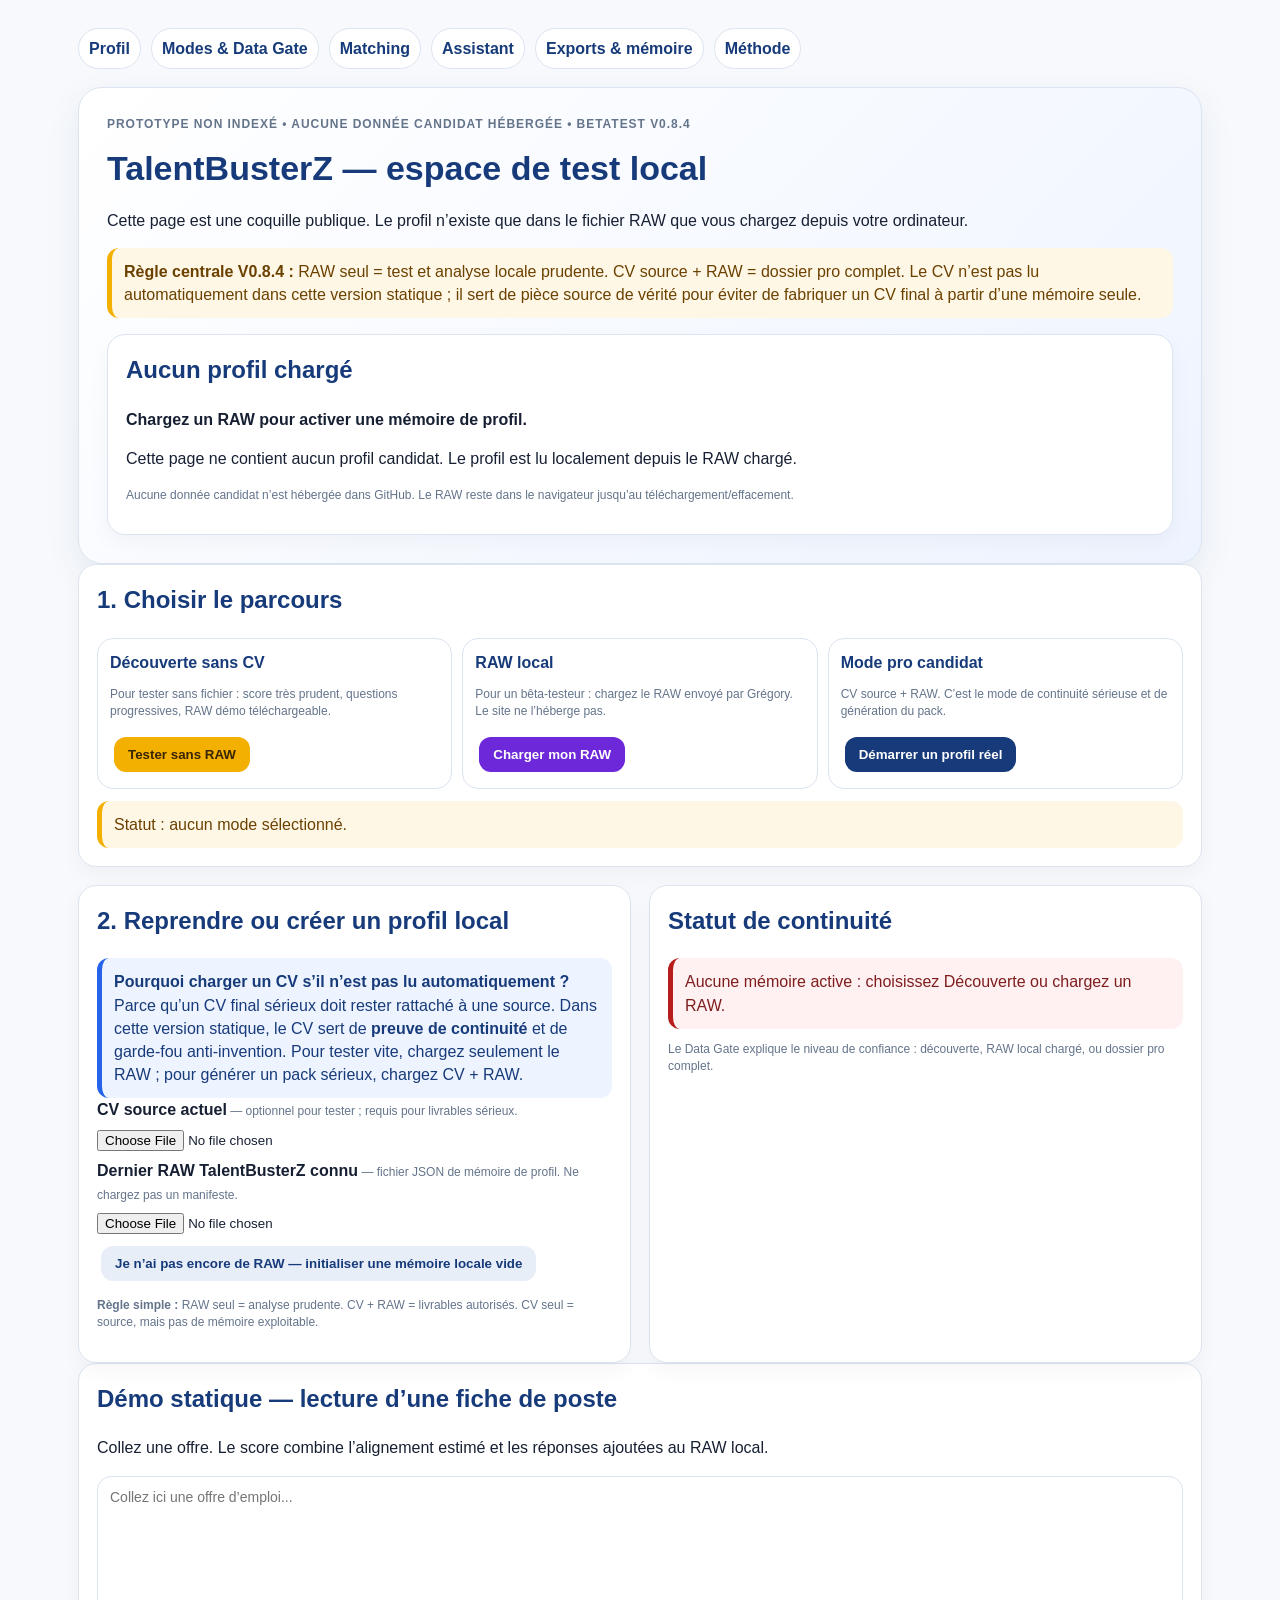
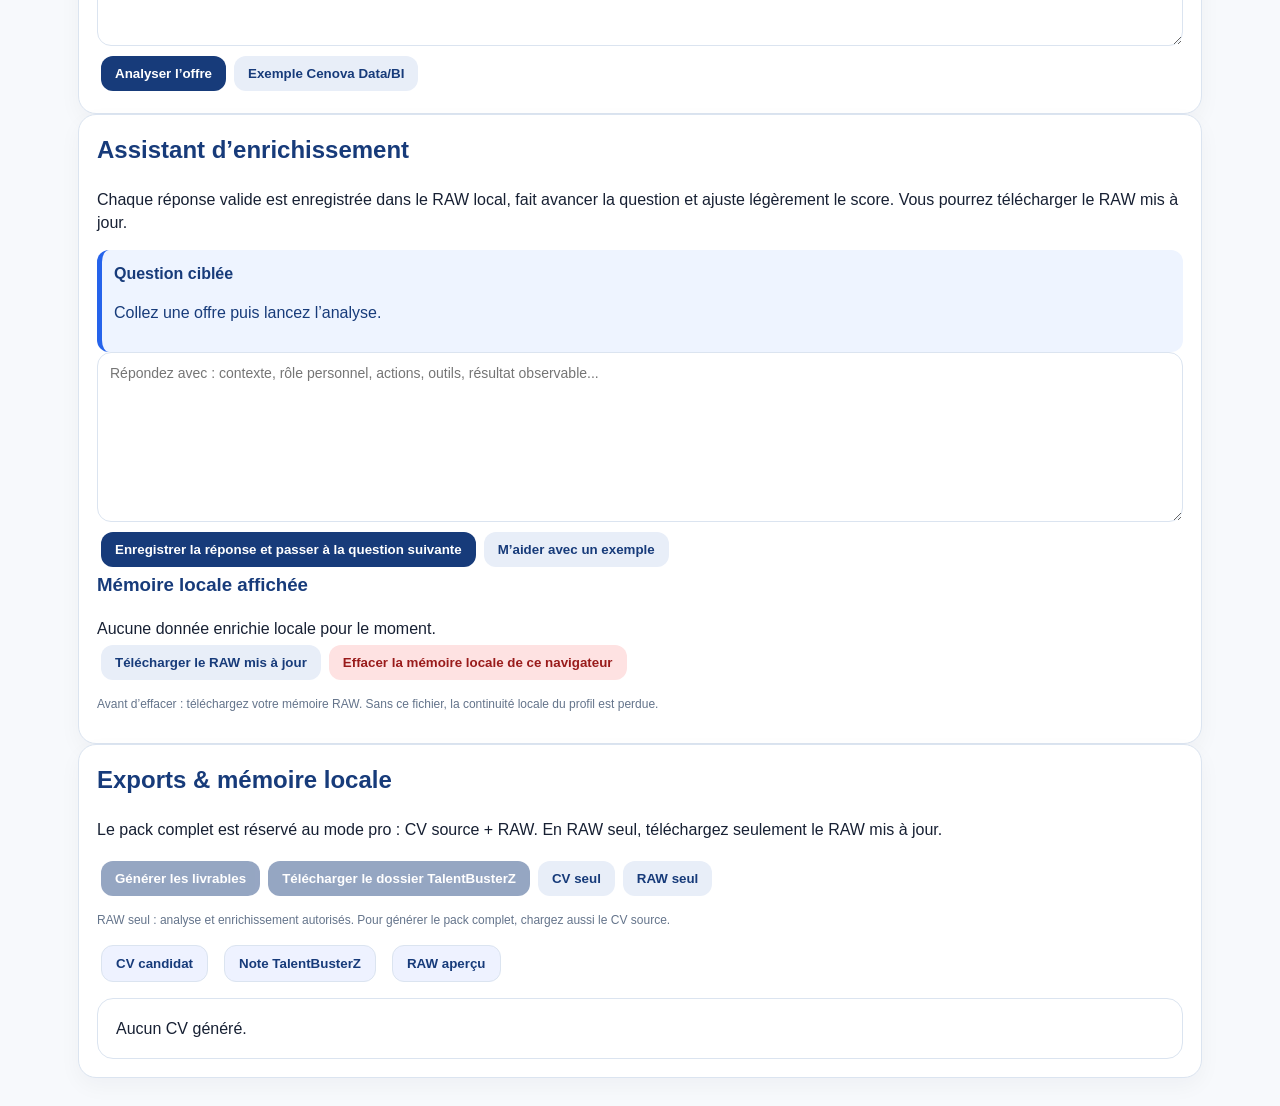
==== commit b88db450: "Add files via upload" ====
--- a/index.html
+++ b/index.html
@@ -1,83 +1,57 @@
 <!doctype html>
-<html lang="fr"><head><meta charset="utf-8"><meta name="viewport" content="width=device-width,initial-scale=1"><meta name="robots" content="noindex,nofollow">
-<title>TalentBusterZ — Profil à initialiser v0.8</title>
+<html lang="fr">
+<head>
+<meta charset="utf-8"><meta name="viewport" content="width=device-width,initial-scale=1"><meta name="robots" content="noindex,nofollow">
+<title>TalentBusterZ — Betatest v0.8.4</title>
 <style>
-:root{--blue:#173b7a;--blue2:#2563eb;--gold:#f4b000;--bg:#f7f9fc;--card:#fff;--text:#172033;--muted:#64748b;--border:#dbe4f0;--red:#b91c1c;--green:#047857;--soft:#eef4ff;--warn:#fff7e6;--purple:#6d28d9}*{box-sizing:border-box}body{margin:0;font-family:Arial,Helvetica,sans-serif;background:var(--bg);color:var(--text);line-height:1.45}.wrap{max-width:1180px;margin:auto;padding:28px}.nav{display:flex;gap:10px;flex-wrap:wrap;margin-bottom:18px}.nav a{font-weight:700;text-decoration:none;color:var(--blue);padding:8px 10px;border-radius:999px;background:white;border:1px solid var(--border)}.hero{background:linear-gradient(135deg,#ffffff,#eef4ff);border:1px solid var(--border);border-radius:24px;padding:28px;box-shadow:0 12px 34px rgba(23,59,122,.08)}.kicker{font-size:12px;text-transform:uppercase;letter-spacing:.08em;color:var(--muted);font-weight:700}h1{font-size:34px;color:var(--blue);margin:10px 0 8px}.grid{display:grid;grid-template-columns:1fr 1fr;gap:18px;margin-top:18px}.card{background:var(--card);border:1px solid var(--border);border-radius:18px;padding:18px;box-shadow:0 8px 22px rgba(15,23,42,.04)}.card h2,.card h3{color:var(--blue);margin-top:0}.pill{display:inline-block;background:#e8f0ff;color:var(--blue);padding:6px 10px;border-radius:999px;margin:3px;font-weight:700;font-size:13px}.notice{background:var(--warn);border-left:5px solid var(--gold);padding:12px;border-radius:12px;color:#6b4100}.ok{background:#ecfdf5;border-left:5px solid var(--green);padding:12px;border-radius:12px;color:#064e3b}.danger{background:#fff1f2;border-left:5px solid var(--red);padding:12px;border-radius:12px;color:#7f1d1d}.info{background:#eef4ff;border-left:5px solid var(--blue2);padding:12px;border-radius:12px;color:#173b7a}button,.btn{border:0;background:var(--blue);color:#fff;border-radius:12px;padding:10px 14px;font-weight:700;cursor:pointer;margin:4px;text-decoration:none;display:inline-block}button.secondary{background:#e8eef8;color:var(--blue)}button.gold{background:var(--gold);color:#392500}button.purple{background:var(--purple)}button.dangerBtn{background:#fee2e2;color:#991b1b}button:disabled{opacity:.45;cursor:not-allowed}textarea{width:100%;min-height:170px;border:1px solid var(--border);border-radius:14px;padding:12px;font-family:Arial;font-size:14px}input[type=file]{display:block;margin:8px 0}.status{display:flex;gap:12px;align-items:center;flex-wrap:wrap}.scoreWrap{display:flex;align-items:center;gap:16px}.scoreCircle{width:100px;height:100px;border-radius:50%;background:conic-gradient(var(--gold) 0deg, var(--gold) 0deg, #e5e7eb 0deg 360deg);display:flex;align-items:center;justify-content:center;font-size:28px;font-weight:900;color:var(--blue);box-shadow:inset 0 0 0 10px #fff;border:1px solid var(--border)}.hidden{display:none}.small{font-size:12px;color:var(--muted)}.tabs{display:flex;gap:8px;flex-wrap:wrap;margin:12px 0}.tab{background:#eef2ff;color:var(--blue);border:1px solid var(--border)}pre{white-space:pre-wrap;background:#0f172a;color:#e2e8f0;padding:12px;border-radius:12px;max-height:360px;overflow:auto}.outputBox{background:#fff;border:1px solid var(--border);border-radius:16px;padding:18px;margin-top:12px}ul{padding-left:22px}.modeCards{display:grid;grid-template-columns:repeat(3,1fr);gap:10px}.modeCard{border:1px solid var(--border);border-radius:16px;padding:12px;background:#fff}.modeCard strong{display:block;color:var(--blue)}@media(max-width:860px){.grid,.modeCards{grid-template-columns:1fr}h1{font-size:28px}}
-</style></head><body><div class="wrap">
+:root{--blue:#173b7a;--blue2:#2563eb;--gold:#f4b000;--bg:#f7f9fc;--card:#fff;--text:#172033;--muted:#64748b;--border:#dbe4f0;--red:#b91c1c;--green:#047857;--warn:#fff7e6;--purple:#6d28d9}*{box-sizing:border-box}body{margin:0;font-family:Arial,Helvetica,sans-serif;background:var(--bg);color:var(--text);line-height:1.45}.wrap{max-width:1180px;margin:auto;padding:28px}.nav{display:flex;gap:10px;flex-wrap:wrap;margin-bottom:18px}.nav a{font-weight:700;text-decoration:none;color:var(--blue);padding:8px 10px;border-radius:999px;background:white;border:1px solid var(--border)}.hero{background:linear-gradient(135deg,#ffffff,#eef4ff);border:1px solid var(--border);border-radius:24px;padding:28px;box-shadow:0 12px 34px rgba(23,59,122,.08)}.kicker{font-size:12px;text-transform:uppercase;letter-spacing:.08em;color:var(--muted);font-weight:700}h1{font-size:34px;color:var(--blue);margin:10px 0 8px}.grid{display:grid;grid-template-columns:1fr 1fr;gap:18px;margin-top:18px}.card{background:var(--card);border:1px solid var(--border);border-radius:18px;padding:18px;box-shadow:0 8px 22px rgba(15,23,42,.04)}.card h2,.card h3{color:var(--blue);margin-top:0}.pill{display:inline-block;background:#e8f0ff;color:var(--blue);padding:6px 10px;border-radius:999px;margin:3px;font-weight:700;font-size:13px}.notice{background:var(--warn);border-left:5px solid var(--gold);padding:12px;border-radius:12px;color:#6b4100}.ok{background:#ecfdf5;border-left:5px solid var(--green);padding:12px;border-radius:12px;color:#064e3b}.danger{background:#fff1f2;border-left:5px solid var(--red);padding:12px;border-radius:12px;color:#7f1d1d}.info{background:#eef4ff;border-left:5px solid var(--blue2);padding:12px;border-radius:12px;color:#173b7a}button,.btn{border:0;background:var(--blue);color:#fff;border-radius:12px;padding:10px 14px;font-weight:700;cursor:pointer;margin:4px;text-decoration:none;display:inline-block}button.secondary{background:#e8eef8;color:var(--blue)}button.gold{background:var(--gold);color:#392500}button.purple{background:var(--purple)}button.dangerBtn{background:#fee2e2;color:#991b1b}button:disabled{opacity:.45;cursor:not-allowed}textarea{width:100%;min-height:170px;border:1px solid var(--border);border-radius:14px;padding:12px;font-family:Arial;font-size:14px}input[type=file]{display:block;margin:8px 0}.scoreWrap{display:flex;align-items:center;gap:16px}.scoreCircle{width:100px;height:100px;border-radius:50%;background:conic-gradient(var(--gold) 0deg, var(--gold) 0deg, #e5e7eb 0deg 360deg);display:flex;align-items:center;justify-content:center;font-size:28px;font-weight:900;color:var(--blue);box-shadow:inset 0 0 0 10px #fff;border:1px solid var(--border)}.hidden{display:none}.small{font-size:12px;color:var(--muted)}.tabs{display:flex;gap:8px;flex-wrap:wrap;margin:12px 0}.tab{background:#eef2ff;color:var(--blue);border:1px solid var(--border)}pre{white-space:pre-wrap;background:#0f172a;color:#e2e8f0;padding:12px;border-radius:12px;max-height:360px;overflow:auto}.outputBox{background:#fff;border:1px solid var(--border);border-radius:16px;padding:18px;margin-top:12px}ul{padding-left:22px}.modeCards{display:grid;grid-template-columns:repeat(3,1fr);gap:10px}.modeCard{border:1px solid var(--border);border-radius:16px;padding:12px;background:#fff}.modeCard strong{display:block;color:var(--blue)}.successFlash{animation:flash 1.6s ease-in-out}@keyframes flash{0%{background:#dcfce7}100%{background:#eef4ff}}@media(max-width:860px){.grid,.modeCards{grid-template-columns:1fr}h1{font-size:28px}}
+</style>
+</head>
+<body><div class="wrap">
 <nav class="nav"><a href="#profil">Profil</a><a href="#datagate">Modes & Data Gate</a><a href="#matching">Matching</a><a href="#assistant">Assistant</a><a href="#exports">Exports & mémoire</a><a href="questions.html">Méthode</a></nav>
-<header class="hero" id="profil"><div class="kicker">Prototype non indexé • Données anonymisées • Static User Template V0.8.1</div><h1 id="title">Profil à initialiser — TalentBusterZ</h1><p id="subtitle">Template de référence pour créer un profil candidat statique harmonisé. Aucun profil métier n’est prérempli.</p>
-<div class="notice"><strong>Règle centrale V0.8.1 :</strong> le mode découverte peut fonctionner sans CV pour les curieux, mais il ne produit qu’un RAW démo progressif. Les livrables sérieux exigent un CV source et un RAW pro. Un RAW chargé seul permet une analyse locale prudente, mais pas un CV final complet. En phase test, l’opérateur reste responsable de l’anonymisation : aucun CV source réel ni coordonnée ne doit être publié dans GitHub.</div>
-<div id="profileOverview" class="card" style="margin-top:16px"></div></header>
-
-<section class="card" id="datagate"><h2>1. Choisir le parcours</h2><div class="modeCards">
-<div class="modeCard"><strong>Découverte sans CV</strong><p class="small">Pour un visiteur curieux : score très prudent, questions progressives, RAW démo téléchargeable.</p><button class="gold" onclick="setMode('discovery')">Tester une offre sans CV</button></div>
-<div class="modeCard"><strong>RAW local</strong><p class="small">Pour un bêta-testeur : chargez le RAW envoyé par Grégory. Aucune donnée candidat n’est hébergée dans ce site.</p><button class="purple" onclick="document.getElementById('rawInput').click()">Charger mon RAW</button></div>
-<div class="modeCard"><strong>Mode pro candidat</strong><p class="small">CV source + dernier RAW connu. C’est le mode de continuité locale sérieuse.</p><button onclick="setMode('pro')">Démarrer un profil réel</button></div>
-</div><div id="modeStatus" class="notice" style="margin-top:12px">Statut : aucun mode sélectionné.</div></section>
-
-<section class="grid"><article class="card"><h2>2. Entrées du mode pro</h2><label><strong>CV source actuel</strong><span class="small"> — formats acceptés : PDF ou DOCX. En statique, le fichier est référencé, pas analysé automatiquement.</span><input type="file" id="cvInput" accept=".pdf,.doc,.docx" onchange="markCvLoaded()"></label><label><strong>Dernier RAW TalentBusterZ connu</strong><input type="file" id="rawInput" accept=".json" onchange="loadRawFile(event)"></label><button class="secondary" onclick="initNewRaw()">Je n’ai pas encore de RAW — initialiser une mémoire locale</button><p class="small"><strong>RAW JSON :</strong> base de données locale provisoire + mémoire IA statique. À conserver avec le CV source pour les prochaines analyses.</p></article><article class="card"><h2>Statut de continuité</h2><div id="gateStatus" class="danger">Aucune mémoire active.</div><p class="small">Le Data Gate ne bloque pas la curiosité. Il bloque seulement les livrables sérieux si les données ne sont pas suffisantes.</p></article></section>
-
-<section class="card" id="matching"><h2>Démo statique — lecture d’une fiche de poste</h2><p>Collez une offre ou quelques mots-clés. Le score distingue l’alignement estimé et la confiance des données.</p><textarea id="offerText" placeholder="Collez ici une offre d’emploi..."></textarea><br><button onclick="analyzeOffer()">Analyser l’offre</button><button class="secondary" onclick="loadExample()">Exemple Cenova Data/BI</button><div id="matchResult" class="hidden" style="margin-top:16px"><div class="scoreWrap"><div class="scoreCircle" id="scoreCircle">--</div><div><h3 id="matchTitle">Lecture TalentBusterZ</h3><p id="matchText"></p><p class="small" id="confidenceText"></p></div></div><div class="grid"><div><h3>Compétences / preuves à remonter</h3><ul id="matchProofs"></ul></div><div><h3>Zones à arbitrer</h3><ul id="matchRisks"></ul></div></div></div></section>
-
-<section class="card" id="assistant"><h2>Assistant d’enrichissement</h2><p>TalentBusterZ pose une question ciblée. La réponse peut enrichir le CV actuel, rester dans le RAW, ou alimenter un RAW démo.</p><div class="info"><strong id="questionLabel">Question ciblée</strong><p id="questionText">Collez une offre puis lancez l’analyse.</p></div><textarea id="answerText" placeholder="Réponse utilisateur : contexte, action personnelle, résultat observable..."></textarea><br><button onclick="answerQuestion()">Répondre</button><button class="secondary" onclick="helpExample()">M’aider avec un exemple</button><div id="suggestionBlock" class="hidden notice" style="margin-top:14px"><h3>Suggestion issue de la réponse utilisateur</h3><strong id="suggestionLabel">Donnée proposée</strong><p id="suggestionText"></p><p>Choisissez l’usage. Le texte complet est conservé dans le RAW si vous l’utilisez ou si vous le gardez pour plus tard.</p><button onclick="useInCv()">Utiliser dans ce CV</button><button class="secondary" onclick="keepForLater()">Garder pour plus tard</button><button class="secondary" onclick="editSuggestion()">Modifier</button><details style="margin-top:8px"><summary>Option avancée</summary><button class="dangerBtn" onclick="deleteSuggestion()">Supprimer du RAW / ne pas conserver</button></details></div><h3>Mémoire locale affichée</h3><div id="memoryList">Aucune donnée enrichie locale pour le moment.</div><button class="secondary" onclick="downloadRawOnly()">Télécharger mémoire locale RAW</button><button class="dangerBtn" onclick="confirmClearMemory()">Effacer la mémoire locale de ce navigateur</button><p class="small">Avant d’effacer : téléchargez votre mémoire RAW. Sans ce fichier, la continuité locale du profil est perdue.</p><div id="proCta" class="hidden ok"><strong>Et si on gagnait du temps ?</strong><br>Vous avez fourni plusieurs réponses. Passez en mode pro : chargez votre CV source et utilisez ce RAW démo comme point de départ au lieu de reconstruire votre profil question par question.</div></section>
-
-<section class="card" id="exports"><h2>Exports & mémoire locale</h2><p>Une génération sérieuse produit un pack TalentBusterZ : CV candidat + mémoire RAW + note + synthèse + offre + manifeste.</p><button onclick="generateOutputs()">Générer les livrables</button><button id="packBtn" onclick="downloadPackSimulation()" disabled>Télécharger le dossier TalentBusterZ</button><button class="secondary" onclick="downloadCvOnly()">CV seul</button><button class="secondary" onclick="downloadRawOnly()">RAW seul</button><p class="small">En statique, le pack est simulé par des téléchargements coordonnés si le navigateur ne permet pas de générer un ZIP. La cible produit est un fichier ZIP unique : TBZ_Profil_YYYY-MM-DD_vX.Y.zip.</p><div class="tabs"><button class="tab" onclick="showPane('cvPane')">CV candidat</button><button class="tab" onclick="showPane('notePane')">Note TalentBusterZ</button><button class="tab" onclick="showPane('rawPane')">RAW aperçu</button></div><div id="cvPane" class="outputBox">Aucun CV généré.</div><pre id="notePane" class="hidden">Aucune note générée.</pre><pre id="rawPane" class="hidden"><code id="rawPreview">Aucun RAW actif.</code></pre></section>
-
-</div><script>
-const PROFILE_ID="NEW_USER"; const DISPLAY_NAME="Profil \u00e0 initialiser"; const OPERATOR_ENABLED=false;
-const INITIAL_RAW={"schema_version": "TBZ_RAW_STATIC_V0_8", "profile_id": "NEW_USER", "display_name": "Profil à initialiser", "privacy_mode": "operator_anonymization_required", "memory_role": "Base de données locale provisoire + mémoire IA statique", "created_at": "", "last_updated_at": "", "source_cv": null, "validated_core": {"summary": "", "proofs": []}, "skills": {}, "experiences": [], "user_memory": [], "cv_usage_log": [], "offer_history": [], "deleted_from_raw": [], "version_history": [{"version": "0.8-reference", "event": "reference_template_created"}]}; const PROFILE_SEED={"profile_id": "NEW_USER", "display_name": "Profil à initialiser", "status": "empty_reference_template", "headline": "Positionnement à initialiser", "summary_public": "Aucun parcours n’est prérempli. Ce template sert à créer un profil candidat harmonisé après anonymisation opérateur.", "job_families": [], "public_proofs": [], "anonymization_notice": "Phase test : ne pas publier de CV source réel, coordonnées, nom complet ou RAW nominatif tant que les briques sécurité/RGPD ne sont pas en place."};
-let mode=null, cvLoaded=false, rawLoaded=false, rawMemory=null, lastOffer='', lastScore=null, cvHtml='', noteText='', currentQuestion='', pendingText='', answerCount=0;
+<header class="hero" id="profil"><div class="kicker">Prototype non indexé • aucune donnée candidat hébergée • Betatest V0.8.4</div><h1>TalentBusterZ — espace de test local</h1><p>Cette page est une coquille publique. Le profil n’existe que dans le fichier RAW que vous chargez depuis votre ordinateur.</p><div class="notice"><strong>Règle centrale V0.8.4 :</strong> RAW seul = test et analyse locale prudente. CV source + RAW = dossier pro complet. Le CV n’est pas lu automatiquement dans cette version statique ; il sert de pièce source de vérité pour éviter de fabriquer un CV final à partir d’une mémoire seule.</div><div id="profileOverview" class="card" style="margin-top:16px"></div></header>
+<section class="card" id="datagate"><h2>1. Choisir le parcours</h2><div class="modeCards"><div class="modeCard"><strong>Découverte sans CV</strong><p class="small">Pour tester sans fichier : score très prudent, questions progressives, RAW démo téléchargeable.</p><button class="gold" onclick="setMode('discovery')">Tester sans RAW</button></div><div class="modeCard"><strong>RAW local</strong><p class="small">Pour un bêta-testeur : chargez le RAW envoyé par Grégory. Le site ne l’héberge pas.</p><button class="purple" onclick="document.getElementById('rawInput').click()">Charger mon RAW</button></div><div class="modeCard"><strong>Mode pro candidat</strong><p class="small">CV source + RAW. C’est le mode de continuité sérieuse et de génération du pack.</p><button onclick="setMode('pro')">Démarrer un profil réel</button></div></div><div id="modeStatus" class="notice" style="margin-top:12px">Statut : aucun mode sélectionné.</div></section>
+<section class="grid"><article class="card"><h2>2. Reprendre ou créer un profil local</h2><div class="info"><strong>Pourquoi charger un CV s’il n’est pas lu automatiquement ?</strong><br>Parce qu’un CV final sérieux doit rester rattaché à une source. Dans cette version statique, le CV sert de <strong>preuve de continuité</strong> et de garde-fou anti-invention. Pour tester vite, chargez seulement le RAW ; pour générer un pack sérieux, chargez CV + RAW.</div><label><strong>CV source actuel</strong><span class="small"> — optionnel pour tester ; requis pour livrables sérieux.</span><input type="file" id="cvInput" accept=".pdf,.doc,.docx" onchange="markCvLoaded()"></label><label><strong>Dernier RAW TalentBusterZ connu</strong><span class="small"> — fichier JSON de mémoire de profil. Ne chargez pas un manifeste.</span><input type="file" id="rawInput" accept=".json" onchange="loadRawFile(event)"></label><button class="secondary" onclick="initNewRaw()">Je n’ai pas encore de RAW — initialiser une mémoire locale vide</button><p class="small"><strong>Règle simple :</strong> RAW seul = analyse prudente. CV + RAW = livrables autorisés. CV seul = source, mais pas de mémoire exploitable.</p></article><article class="card"><h2>Statut de continuité</h2><div id="gateStatus" class="danger">Aucune mémoire active.</div><p class="small">Le Data Gate explique le niveau de confiance : découverte, RAW local chargé, ou dossier pro complet.</p></article></section>
+<section class="card" id="matching"><h2>Démo statique — lecture d’une fiche de poste</h2><p>Collez une offre. Le score combine l’alignement estimé et les réponses ajoutées au RAW local.</p><textarea id="offerText" placeholder="Collez ici une offre d’emploi..."></textarea><br><button onclick="analyzeOffer()">Analyser l’offre</button><button class="secondary" onclick="loadExample()">Exemple Cenova Data/BI</button><div id="matchResult" class="hidden" style="margin-top:16px"><div class="scoreWrap"><div class="scoreCircle" id="scoreCircle">--</div><div><h3 id="matchTitle">Lecture TalentBusterZ</h3><p id="matchText"></p><p class="small" id="confidenceText"></p></div></div><div class="grid"><div><h3>Compétences / preuves à remonter</h3><ul id="matchProofs"></ul></div><div><h3>Zones à arbitrer</h3><ul id="matchRisks"></ul></div></div></div></section>
+<section class="card" id="assistant"><h2>Assistant d’enrichissement</h2><p>Chaque réponse valide est enregistrée dans le RAW local, fait avancer la question et ajuste légèrement le score. Vous pourrez télécharger le RAW mis à jour.</p><div class="info" id="questionBox"><strong id="questionLabel">Question ciblée</strong><p id="questionText">Collez une offre puis lancez l’analyse.</p></div><textarea id="answerText" placeholder="Répondez avec : contexte, rôle personnel, actions, outils, résultat observable..."></textarea><br><button onclick="answerQuestion()">Enregistrer la réponse et passer à la question suivante</button><button class="secondary" onclick="helpExample()">M’aider avec un exemple</button><div id="saveStatus" class="hidden ok" style="margin-top:12px"></div><h3>Mémoire locale affichée</h3><div id="memoryList">Aucune donnée enrichie locale pour le moment.</div><button class="secondary" onclick="downloadRawOnly()">Télécharger le RAW mis à jour</button><button class="dangerBtn" onclick="confirmClearMemory()">Effacer la mémoire locale de ce navigateur</button><p class="small">Avant d’effacer : téléchargez votre mémoire RAW. Sans ce fichier, la continuité locale du profil est perdue.</p><div id="proCta" class="hidden ok"><strong>Passage pro possible :</strong> vous avez répondu à plusieurs questions. Chargez le CV source pour générer un pack sérieux.</div></section>
+<section class="card" id="exports"><h2>Exports & mémoire locale</h2><p>Le pack complet est réservé au mode pro : CV source + RAW. En RAW seul, téléchargez seulement le RAW mis à jour.</p><button id="generateBtn" onclick="generateOutputs()">Générer les livrables</button><button id="packBtn" onclick="downloadPackSimulation()" disabled>Télécharger le dossier TalentBusterZ</button><button class="secondary" onclick="downloadCvOnly()">CV seul</button><button class="secondary" onclick="downloadRawOnly()">RAW seul</button><p class="small" id="exportHelp">En statique, le pack est simulé par des téléchargements coordonnés. Cible produit : TBZ_Profil_YYYY-MM-DD_vX.Y.zip.</p><div class="tabs"><button class="tab" onclick="showPane('cvPane')">CV candidat</button><button class="tab" onclick="showPane('notePane')">Note TalentBusterZ</button><button class="tab" onclick="showPane('rawPane')">RAW aperçu</button></div><div id="cvPane" class="outputBox">Aucun CV généré.</div><pre id="notePane" class="hidden">Aucune note générée.</pre><pre id="rawPane" class="hidden"><code id="rawPreview">Aucun RAW actif.</code></pre></section>
+</div>
+<script>
+const PROFILE_ID="BETATEST"; const DISPLAY_NAME="Espace de test local";
+let mode=null, cvLoaded=false, rawLoaded=false, rawMemory=null, lastOffer='', lastScore=null, baseOfferScore=null, cvHtml='', noteText='', currentQuestion='', currentOfferFamily='generic', pendingText='', answerCount=0;
+const QUESTION_SETS={cenova:["Question 1/4 — Quelle preuve veux-tu prioriser : RCU luxe, CRM/Data retail omnicanal, Data Warehouse BI grands comptes ou reporting financier ? Donne contexte, rôle, outils et résultat.","Question 2/4 — Sur cette preuve, quel a été ton rôle personnel exact : cadrage, AMOA, pilotage, coordination, recette, budget, formation ?", "Question 3/4 — Quels chiffres peux-tu assumer sans sur-vendre : volume de données, utilisateurs, équipe, planning, indicateurs, gains qualité ?", "Question 4/4 — Quel point faible faut-il préparer : BI/Data Viz hands-on, budget, consulting cabinet, anglais, management non hiérarchique ?"],generic:["Question 1/4 — Quel projet prouve le mieux l’adéquation à cette offre ? Donne contexte, rôle personnel, outils et résultat.","Question 2/4 — Quel résultat observable peux-tu rattacher à ce projet ?", "Question 3/4 — Quelle responsabilité réelle as-tu tenue : cadrage, budget, équipe, recette, comités, relation métier ?", "Question 4/4 — Quel écart offre/profil faut-il clarifier avant candidature ?"]};
 function now(){return new Date().toISOString()} function today(){return new Date().toISOString().slice(0,10)}
-function baseRaw(){return JSON.parse(JSON.stringify(INITIAL_RAW))}
-function emptyRaw(){return {schema_version:'TBZ_RAW_STATIC_V0_8',profile_id:PROFILE_ID,display_name:DISPLAY_NAME,mode:'pro_initial_or_demo',memory_role:'Base de données locale provisoire + mémoire IA statique',created_at:now(),last_updated_at:now(),source_cv:null,validated_core:{summary:'',proofs:[]},skills:{},experiences:[],user_memory:[],cv_usage_log:[],offer_history:[],deleted_from_raw:[],version_history:[{version:'0.8',event:'empty_raw_initialized',date:today()}]}}
-function discoveryRaw(){let r=emptyRaw(); r.profile_id='DEMO'; r.display_name='Profil découverte'; r.mode='discovery'; r.data_quality='declarative_user_answers_only'; r.source_cv_loaded=false; r.usable_for_cv_generation='limited'; return r}
-function renderProfileOverview(){let s=PROFILE_SEED||{}; if(s.headline){profileOverview.innerHTML=`<h2>${escapeHtml(s.display_name||DISPLAY_NAME)} — profil anonymisé</h2><p><strong>${escapeHtml(s.headline||'Positionnement à confirmer')}</strong></p><p>${escapeHtml(s.summary_public||'')}</p>${(s.job_families||[]).slice(0,8).map(x=>`<span class="pill">${escapeHtml(x)}</span>`).join('')}<p class="small">${escapeHtml(s.anonymization_notice||'')}</p>`} else {profileOverview.innerHTML='<h2>Profil non initialisé</h2><p>Aucun métier ni parcours prérempli. Chargez un CV source puis initialisez une mémoire locale.</p>'}}
-function setMode(m){mode=m; if(m==='discovery'){rawMemory=discoveryRaw();rawLoaded=true;cvLoaded=false;modeStatus.className='info';modeStatus.textContent='Statut : mode découverte. Analyse autorisée, CV final bloqué. Téléchargez le RAW démo après vos réponses.'} else if(m==='operator'){ if(!OPERATOR_ENABLED){alert('Aucun profil anonymisé opérateur n’est inclus dans ce template de référence.'); return} rawMemory=baseRaw();rawLoaded=true;cvLoaded=true;modeStatus.className='ok';modeStatus.textContent='Statut : mode build opérateur. Profil anonymisé actif. Ne publiez pas le CV source réel ni les coordonnées.'} else if(m==='pro'){modeStatus.className='notice';modeStatus.textContent='Statut : mode pro candidat. Chargez le CV source et le dernier RAW, ou initialisez un premier RAW.'} refreshGate(); renderMemory();}
-function markCvLoaded(){cvLoaded=!!cvInput.files.length;if(rawMemory){rawMemory.source_cv={filename:cvInput.files[0]?.name||null,uploaded_in_static_session:true,static_note:'Fichier référencé localement ; non publié dans le repo.'};rawMemory.last_updated_at=now()}refreshGate()}
-function loadRawFile(e){const f=e.target.files[0];if(!f)return;const r=new FileReader();r.onload=()=>{try{rawMemory=JSON.parse(r.result);rawLoaded=true;if(!mode || mode==='discovery') mode='raw_only'; rawMemory.last_updated_at=now();modeStatus.className='ok';modeStatus.textContent='Statut : RAW local chargé. Mémoire TalentBusterZ active dans ce navigateur. Aucune donnée n’est envoyée au site.';refreshGate();renderMemory()}catch(err){alert('RAW JSON invalide.')}};r.readAsText(f)}
-function initNewRaw(){rawMemory = mode==='discovery'?discoveryRaw():emptyRaw(); rawLoaded=true; modeStatus.className='ok'; modeStatus.textContent= mode==='pro'?'Statut : premier RAW initialisé. Chargez aussi le CV source pour une analyse réelle.':'Statut : mémoire initialisée.'; refreshGate(); renderMemory()}
-function gateLevel(){ if(cvLoaded && rawLoaded)return 'pro'; if(rawLoaded && rawMemory && rawMemory.profile_id && rawMemory.profile_id!=='DEMO' && rawMemory.profile_id!=='NEW_USER')return 'raw_only'; if(mode==='discovery')return 'discovery'; if(mode==='operator' && OPERATOR_ENABLED && rawLoaded)return 'operator'; return 'blocked'}
-function gateOkForAnalyze(){return ['discovery','raw_only','operator','pro'].includes(gateLevel())} function gateOkForSerious(){return ['operator','pro'].includes(gateLevel())}
-function refreshGate(){let g=gateLevel(); if(g==='blocked'){gateStatus.className='danger';gateStatus.textContent='Analyse bloquée : choisissez un mode, ou chargez un RAW local, ou initialisez une découverte.'} if(g==='discovery'){gateStatus.className='info';gateStatus.textContent='Mode découverte : aucun CV ni RAW candidat chargé. Score provisoire, RAW démo progressif, pas de CV final.'} if(g==='raw_only'){gateStatus.className='notice';gateStatus.textContent='RAW local chargé : profil partiellement connu par mémoire locale. Analyse autorisée avec confiance moyenne ; CV final bloqué tant que le CV source n’est pas chargé.'} if(g==='operator'){gateStatus.className='ok';gateStatus.textContent='Mode build opérateur : profil anonymisé actif. Utilisable pour tester des offres sans exposer les données nominatives.'} if(g==='pro'){gateStatus.className='ok';gateStatus.textContent='Mode pro : CV source + RAW actifs. Livrables sérieux autorisés.'}}
+function emptyRaw(){return {schema_version:'TBZ_RAW_STATIC_V0_8_4',profile_id:'DEMO',display_name:'Profil local',mode:'local_or_discovery',memory_role:'Base de données locale provisoire + mémoire IA statique',created_at:now(),last_updated_at:now(),source_cv:null,validated_core:{summary:'',proofs:[]},skills:{},experiences:[],user_memory:[],cv_usage_log:[],offer_history:[],deleted_from_raw:[],version_history:[{version:'0.8.4',event:'empty_raw_initialized',date:today()}]}}
+function discoveryRaw(){let r=emptyRaw(); r.profile_id='DEMO'; r.display_name='Profil découverte'; r.mode='discovery'; r.data_quality='declarative_user_answers_only'; r.source_cv_loaded=false; return r}
+function renderProfileOverview(){profileOverview.innerHTML=`<h2>${escapeHtml(rawMemory?.display_name||'Aucun profil chargé')}</h2><p><strong>${escapeHtml(rawMemory?.target_positioning||'Chargez un RAW pour activer une mémoire de profil.')}</strong></p><p>${escapeHtml(rawMemory?.validated_core?.summary||'Cette page ne contient aucun profil candidat. Le profil est lu localement depuis le RAW chargé.')}</p><p class="small">Aucune donnée candidat n’est hébergée dans GitHub. Le RAW reste dans le navigateur jusqu’au téléchargement/effacement.</p>`}
+function setMode(m){mode=m; if(m==='discovery'){rawMemory=discoveryRaw();rawLoaded=true;cvLoaded=false;modeStatus.className='info';modeStatus.textContent='Statut : mode découverte. Analyse autorisée, CV final bloqué. Téléchargez le RAW démo pour garder vos réponses.'} else if(m==='pro'){modeStatus.className='notice';modeStatus.textContent='Statut : mode pro. Chargez le CV source et le dernier RAW connu.'} refreshGate(); renderProfileOverview(); renderMemory();}
+function isValidRaw(o){if(!o||typeof o!=='object')return false; if(o.package_name||o.recommended_package_contents||o.raw_publication)return false; if(!o.schema_version||!String(o.schema_version).startsWith('TBZ_RAW'))return false; return Array.isArray(o.user_memory)||Array.isArray(o.experiences)||o.validated_core}
+function markCvLoaded(){cvLoaded=!!cvInput.files.length;if(!rawMemory)rawMemory=emptyRaw(); rawMemory.source_cv={filename:cvInput.files[0]?.name||null,uploaded_in_static_session:true,static_note:'Fichier référencé localement ; non publié dans GitHub.'};rawMemory.last_updated_at=now(); refreshGate();}
+function loadRawFile(e){const f=e.target.files[0];if(!f)return;const r=new FileReader();r.onload=()=>{try{let parsed=JSON.parse(r.result); if(!isValidRaw(parsed)){alert('Ce fichier ne ressemble pas à un RAW TalentBusterZ exploitable. Ne chargez pas un manifeste type TBZ_BRUNO_MANIFEST.json : chargez le fichier raw_profile_...json.'); rawInput.value=''; return} rawMemory=parsed; rawLoaded=true; mode='raw_only'; rawMemory.user_memory=rawMemory.user_memory||[]; rawMemory.offer_history=rawMemory.offer_history||[]; rawMemory.last_updated_at=now(); answerCount=rawMemory.user_memory.length; modeStatus.className='ok';modeStatus.textContent='Statut : RAW local chargé. Mémoire TalentBusterZ active dans ce navigateur. Aucune donnée n’est envoyée au site.';refreshGate();renderProfileOverview();renderMemory()}catch(err){alert('RAW JSON invalide.')}};r.readAsText(f)}
+function initNewRaw(){rawMemory = mode==='discovery'?discoveryRaw():emptyRaw(); rawLoaded=true; mode=mode||'discovery'; modeStatus.className='ok'; modeStatus.textContent='Statut : mémoire locale initialisée.'; refreshGate(); renderProfileOverview(); renderMemory()}
+function gateLevel(){ if(mode==='discovery')return 'discovery'; if(rawLoaded&&cvLoaded)return 'pro'; if(rawLoaded)return 'raw_only'; return 'blocked'}
+function gateOkForAnalyze(){return ['discovery','raw_only','pro'].includes(gateLevel())} function gateOkForSerious(){return gateLevel()==='pro'}
+function refreshGate(){let g=gateLevel(); if(g==='blocked'){gateStatus.className='danger';gateStatus.textContent='Aucune mémoire active : choisissez Découverte ou chargez un RAW.'} if(g==='discovery'){gateStatus.className='info';gateStatus.textContent='Découverte : score très prudent, données déclaratives seulement, CV final bloqué.'} if(g==='raw_only'){gateStatus.className='notice';gateStatus.textContent='RAW local chargé : profil connu par mémoire locale. Analyse autorisée ; livrables sérieux bloqués tant que le CV source n’est pas chargé.'} if(g==='pro'){gateStatus.className='ok';gateStatus.textContent='Mode pro complet : CV source + RAW actifs. Livrables sérieux autorisés.'} generateBtn.disabled=!gateOkForSerious(); packBtn.disabled=!gateOkForSerious(); exportHelp.textContent= gateOkForSerious()? 'Pack autorisé : CV source + RAW sont présents.' : 'RAW seul : analyse et enrichissement autorisés. Pour générer le pack complet, chargez aussi le CV source.'}
 function loadExample(){offerText.value='Consultant Chef de Projet Data/BI Senior Luxe/Retail. AMOA BI, cahier des charges, spécifications fonctionnelles, risques, livraison, UAT, comités de pilotage, budget, planning, coordination équipes, formation métiers, anglais obligatoire.'}
-function analyzeOffer(){if(!gateOkForAnalyze()) return alert('Choisissez un mode avant analyse.'); lastOffer=offerText.value.trim(); if(!lastOffer)return alert('Collez une offre avant analyse.'); let t=lastOffer.toLowerCase(); let hasBruno=(rawMemory&&rawMemory.profile_id==='BRUNO'); let isCenova=(/cenova|luxe|retail|data\/bi|bi|dataviz|data viz|amoa/.test(t)); let isConsulting=(/consulting|engagement manager|account leadership|c-suite|budget/.test(t)); let baseScore=gateLevel()==='discovery'?Math.min(12+answerCount*8,55):(isCenova&&hasBruno?89:(isConsulting?84:78)); lastScore=baseScore; scoreCircle.textContent=baseScore; scoreCircle.style.background=`conic-gradient(var(--gold) 0deg, var(--gold) ${baseScore*3.6}deg, #e5e7eb ${baseScore*3.6}deg 360deg)`; matchResult.classList.remove('hidden'); if(gateLevel()==='discovery'){matchTitle.textContent='Lecture découverte — données insuffisantes';matchText.textContent='TalentBusterZ ne connaît pas encore votre CV. Le score mesure surtout ce qui a été confirmé dans cette session.';confidenceText.textContent='Confiance données : faible — aucun CV source chargé.';matchProofs.innerHTML=(rawMemory.user_memory||[]).map(x=>`<li>${escapeHtml(summarize(x.text))}</li>`).join('')||'<li>Aucune preuve confirmée pour le moment.</li>';matchRisks.innerHTML=['Ne pas interpréter le score comme un rejet du profil.','Passer en mode pro après quelques réponses pour accélérer avec le CV source.','Télécharger le RAW démo si vous voulez conserver cette exploration.'].map(x=>`<li>${x}</li>`).join(''); currentQuestion='Quel élément de votre parcours prouve le mieux votre intérêt pour cette offre ? Donnez contexte, action personnelle et résultat observable.'; questionText.textContent=currentQuestion; return}
- if(isCenova&&hasBruno){matchTitle.textContent='Lecture orientée Chef de Projet Data/BI Senior — Luxe/Retail';matchText.textContent='Fort alignement avec le parcours AMOA, CRM, Data, BI, référentiel client, retail/luxe et coordination transverse. Score prudent car le niveau BI/Data Viz attendu et le périmètre budget restent à cadrer.';confidenceText.textContent='Confiance données : moyenne à forte sur le RAW local chargé ; CV source non chargé donc CV final bloqué.';matchProofs.innerHTML=['Expérience CRM/Data en luxe/retail : RCU ~600 K clients, GCP/BigQuery, Salesforce Marketing Cloud, APIs, Cegid.','Expérience retail omnicanal : RCU ~4 M clients/prospects, CRM BtoC, marketing automation, migration et qualité de données.','AMOA Data & BI grands comptes : Data Warehouse, 12 datamarts, 200+ indicateurs, UAT, ateliers métiers.','Pilotage équipes/prestataires : 3 à 7 personnes selon missions.','Anglais courant et espagnol courant.','Salesforce Certified Administrator ; Power BI / SQL / Jira / Confluence / GCP.'].map(x=>`<li>${x}</li>`).join('');matchRisks.innerHTML=['Clarifier si l’offre exige BI/Data Viz hands-on plutôt que pilotage AMOA.','Ne pas sur-vendre le budget si le montant n’est pas confirmé dans le RAW.','Préparer la preuve luxe/retail : Boucheron + Printemps/Citadium.','Clarifier management non hiérarchique vs management hiérarchique.'].map(x=>`<li>${x}</li>`).join('');currentQuestion='Pour cette offre Chef de Projet Data/BI Senior Luxe/Retail, quelle preuve veux-tu mettre en avant en priorité : projet RCU luxe, CRM/Data retail omnicanal, Data Warehouse BI grands comptes ou reporting financier ? Précise contexte, rôle personnel, outils et résultat mesurable.'} else {matchTitle.textContent=isConsulting?'Lecture orientée Consulting / Engagement':'Lecture TalentBusterZ'; matchText.textContent=isConsulting?'Alignement domaine possible, mais posture consulting, account leadership, budget et practice building doivent être prouvés.':'Alignement potentiel à cadrer selon les preuves du RAW.'; confidenceText.textContent='Confiance données : moyenne à forte selon RAW chargé.'; matchProofs.innerHTML=(rawMemory.validated_core?.proofs||['Données du RAW disponibles']).slice(0,6).map(x=>`<li>${escapeHtml(x)}</li>`).join(''); matchRisks.innerHTML=(rawMemory.watch_points||['Clarifier le rôle personnel et le périmètre.']).slice(0,5).map(x=>`<li>${escapeHtml(x)}</li>`).join(''); currentQuestion='Quel projet du parcours prouve le mieux l’adéquation à cette offre ? Précise contexte, rôle personnel, outils, équipe et résultat observable.'}
- questionText.textContent=currentQuestion; if(rawMemory){rawMemory.offer_history=rawMemory.offer_history||[]; rawMemory.offer_history.push({offer:lastOffer,date:now(),score:baseScore,mode:mode}); rawMemory.last_updated_at=now()}}
+function computeBaseScore(t){let g=gateLevel(); let hasRichRaw=rawMemory&&rawMemory.profile_id&&rawMemory.profile_id!=='DEMO'; let isCenova=/cenova|luxe|retail|data\/bi|chef de projet data|amoa bi|dataviz|data viz|bi/.test(t); currentOfferFamily=isCenova?'cenova':'generic'; if(g==='discovery') return Math.min(12+answerCount*6,55); if(isCenova&&hasRichRaw) return 89; if(/consulting|engagement manager|account leadership|c-suite|budget/.test(t)) return 84; return hasRichRaw?76:62}
+function scoreWithAnswers(base){let count=(rawMemory?.user_memory||[]).filter(x=>x.offer===lastOffer||!lastOffer).length; let bonus=Math.min(count*2,8); return Math.min(97,base+bonus)}
+function paintScore(score){lastScore=score; scoreCircle.textContent=score; scoreCircle.style.background=`conic-gradient(var(--gold) 0deg, var(--gold) ${score*3.6}deg, #e5e7eb ${score*3.6}deg 360deg)`}
+function analyzeOffer(){if(!gateOkForAnalyze()) return alert('Choisissez Découverte ou chargez un RAW avant analyse.'); lastOffer=offerText.value.trim(); if(!lastOffer)return alert('Collez une offre avant analyse.'); let t=lastOffer.toLowerCase(); baseOfferScore=computeBaseScore(t); paintScore(scoreWithAnswers(baseOfferScore)); matchResult.classList.remove('hidden'); if(currentOfferFamily==='cenova'&&gateLevel()!=='discovery'){matchTitle.textContent='Lecture orientée Chef de Projet Data/BI Senior — Luxe/Retail';matchText.textContent='Fort alignement avec le parcours AMOA, CRM, Data, BI, référentiel client, retail/luxe et coordination transverse. Score prudent car le niveau BI/Data Viz attendu et le périmètre budget restent à cadrer.';confidenceText.textContent= gateLevel()==='pro'?'Confiance données : forte — CV source + RAW chargés.':'Confiance données : moyenne à forte sur le RAW local chargé ; CV source non chargé donc CV final bloqué.';matchProofs.innerHTML=['Expérience CRM/Data en luxe/retail : RCU, GCP/BigQuery, Salesforce Marketing Cloud, APIs, Cegid.','Expérience retail omnicanal : CRM BtoC, marketing automation, migration et qualité de données.','AMOA Data & BI grands comptes : Data Warehouse, datamarts, indicateurs, UAT, ateliers métiers.','Pilotage équipes/prestataires et coordination non hiérarchique.','Anglais courant attendu à confirmer en entretien.'].map(x=>`<li>${x}</li>`).join('');matchRisks.innerHTML=['Clarifier si l’offre exige BI/Data Viz hands-on plutôt que pilotage AMOA.','Ne pas sur-vendre le budget si le montant n’est pas confirmé.','Préparer la preuve luxe/retail.','Clarifier management non hiérarchique vs management hiérarchique.'].map(x=>`<li>${x}</li>`).join('')} else {matchTitle.textContent=gateLevel()==='discovery'?'Lecture découverte — données insuffisantes':'Lecture TalentBusterZ'; matchText.textContent=gateLevel()==='discovery'?'TalentBusterZ ne connaît pas encore votre CV. Le score évolue avec vos réponses.':'Analyse basée sur le RAW local chargé et les réponses ajoutées.'; confidenceText.textContent=gateLevel()==='discovery'?'Confiance données : faible.':'Confiance données : moyenne sur RAW local.'; matchProofs.innerHTML=(rawMemory?.validated_core?.proofs||['Aucune preuve confirmée pour le moment.']).slice(0,6).map(x=>`<li>${escapeHtml(x)}</li>`).join(''); matchRisks.innerHTML=(rawMemory?.watch_points||['Clarifier le rôle personnel et le périmètre.']).slice(0,5).map(x=>`<li>${escapeHtml(x)}</li>`).join('')}
+setNextQuestion(); if(rawMemory){rawMemory.offer_history=rawMemory.offer_history||[]; rawMemory.offer_history.push({offer:lastOffer,date:now(),score:lastScore,mode:gateLevel()}); rawMemory.last_updated_at=now(); renderMemory()}}
+function setNextQuestion(){let qs=QUESTION_SETS[currentOfferFamily]||QUESTION_SETS.generic; let idx=Math.min((rawMemory?.user_memory||[]).filter(x=>x.offer===lastOffer).length, qs.length-1); currentQuestion=qs[idx]; questionLabel.textContent=currentQuestion.split(' — ')[0]; questionText.textContent=currentQuestion; questionBox.classList.add('successFlash'); setTimeout(()=>questionBox.classList.remove('successFlash'),1000)}
 function normalize(s){return (s||'').toLowerCase().replace(/[\s*_:;,.!?\-–—]+/g,' ').trim()}
-function answerQuestion(){let txt=answerText.value.trim(); if(!txt) return alert('Aucune réponse saisie. La question ne peut pas devenir une donnée.'); let n=normalize(txt); if(n===normalize(currentQuestion)||n.includes('réponse utilisateur contexte action personnelle résultat observable')) return alert('Réponse non exploitable : saisissez une vraie réponse, pas le placeholder ni la question.'); if(txt.length<40)return alert('Réponse trop courte : ajoutez au moins contexte, action personnelle et résultat.'); pendingText=txt; suggestionText.textContent=txt; suggestionLabel.textContent='Donnée proposée'; suggestionBlock.classList.remove('hidden')}
-function addMemory(status,used){if(!rawMemory)rawMemory= mode==='discovery'?discoveryRaw():emptyRaw(); let id='u_'+Date.now(); rawMemory.user_memory=rawMemory.user_memory||[]; rawMemory.user_memory.push({id,type:'user_answer',label:'Donnée ajoutée par utilisateur',text:pendingText,status,created_at:now(),used_in_current_cv:used,cv_decision:used?'use_in_current_cv':'keep_for_later',mode:mode}); if(used){rawMemory.cv_usage_log=rawMemory.cv_usage_log||[]; rawMemory.cv_usage_log.push({item_id:id,action:'used_in_current_cv',date:now(),offer:lastOffer})} rawMemory.last_updated_at=now(); answerCount++; suggestionBlock.classList.add('hidden'); answerText.value=''; renderMemory(); refreshScoreAfterAnswer(); if(mode==='discovery'&&answerCount>=3)proCta.classList.remove('hidden')}
-function useInCv(){addMemory('confirmed_by_user',true)} function keepForLater(){addMemory('kept_for_later',false)} function editSuggestion(){answerText.focus()} function deleteSuggestion(){if(confirm('Ne pas conserver cette donnée dans la mémoire RAW ?')){if(!rawMemory)rawMemory=emptyRaw();rawMemory.deleted_from_raw=rawMemory.deleted_from_raw||[];rawMemory.deleted_from_raw.push({text:pendingText,deleted_at:now(),reason:'user_deleted_before_save'});suggestionBlock.classList.add('hidden');renderMemory()}}
-function refreshScoreAfterAnswer(){if(mode==='discovery'&&lastOffer)analyzeOffer()}
-function renderMemory(){if(!rawMemory||!(rawMemory.user_memory||[]).length){memoryList.textContent='Aucune donnée enrichie locale pour le moment.';rawPreview.textContent=rawMemory?JSON.stringify(rawMemory,null,2):'Aucun RAW actif.';return} memoryList.innerHTML=rawMemory.user_memory.map(m=>`<p><strong>${escapeHtml(m.label)}</strong> — ${m.used_in_current_cv?'utilisée dans ce CV et conservée dans le RAW':'gardée pour plus tard dans le RAW'}<br>${escapeHtml(m.text).slice(0,260)}…</p>`).join(''); rawPreview.textContent=JSON.stringify(rawMemory,null,2)}
-function generateOutputs(){if(!gateOkForSerious()){if(gateLevel()==='discovery')return alert('Mode découverte : téléchargez le RAW démo ou passez en mode pro pour générer un vrai CV.'); if(gateLevel()==='raw_only')return alert('RAW chargé, mais CV source manquant : analyse autorisée, livrables sérieux bloqués. Chargez le CV source pour générer le pack.'); return alert('Data Gate incomplet pour livrables sérieux.')} let proofs=(rawMemory.validated_core?.proofs||[]).map(x=>`<li>${escapeHtml(x)}</li>`).join(''); let used=(rawMemory.user_memory||[]).filter(x=>x.used_in_current_cv).map(x=>`<li>${escapeHtml(summarize(x.text))}</li>`).join(''); let skills=Object.values(rawMemory.skills||{}).flat().slice(0,28).map(x=>`<span class="pill">${escapeHtml(x)}</span>`).join(''); let exps=(rawMemory.experiences||[]).map(e=>`<h3>${escapeHtml(e.title)} — ${escapeHtml(e.company)}</h3><p class="small">${escapeHtml(e.period||'')} · ${escapeHtml(e.location||'')}</p><ul>${(e.bullets||[]).slice(0,6).map(b=>`<li>${escapeHtml(b)}</li>`).join('')}</ul>`).join(''); cvHtml=`<h1>${escapeHtml(rawMemory.target_positioning||'CV candidat adapté')}</h1><p class="small">Profil anonymisé — version candidat générée localement à partir de la mémoire RAW TalentBusterZ.</p><h2>Synthèse professionnelle</h2><p>${escapeHtml(rawMemory.validated_core?.summary||'Synthèse à compléter depuis le CV source / RAW.')}</p><h2>Réalisations clés</h2><ul>${proofs}${used}</ul><h2>Compétences ciblées</h2><p>${skills}</p><h2>Expérience professionnelle</h2>${exps||'<p>Expériences à renseigner depuis le RAW.</p>'}<h2>Formation & certifications</h2><ul>${(rawMemory.education||[]).map(x=>`<li>${escapeHtml(x)}</li>`).join('')}${(rawMemory.certifications||[]).slice(0,8).map(x=>`<li>${escapeHtml(x)}</li>`).join('')}</ul>`; let risks=(rawMemory.watch_points||[]).map(x=>`- ${x}`).join('\\n'); noteText=`Note TalentBusterZ — ${rawMemory.display_name||DISPLAY_NAME}
-Score indicatif : ${lastScore??'non calculé'}/100
-Mode : ${mode}
-
-Valeur ajoutée de cette note :
-- Arbitrer le positionnement selon l’offre
-- Identifier les écarts offre/profil
-- Préparer les questions pièges
-- Séparer données utilisées dans ce CV et données conservées dans le RAW
-
-Risques / garde-fous :
-${risks}
-
-Questions à préparer :
-- Quel projet prouve le mieux le rôle personnel ?
-- Quel niveau de budget / équipe / gouvernance est réellement assumé ?
-- Quelle preuve mesurable rattacher à l’offre ?
-
-Offre analysée :
-${lastOffer}`; cvPane.innerHTML=cvHtml; notePane.textContent=noteText; rawPreview.textContent=JSON.stringify(rawMemory,null,2); packBtn.disabled=false; rawMemory.last_updated_at=now()}
+function answerQuestion(){let txt=answerText.value.trim(); if(!lastOffer)return alert('Analysez d’abord une offre, puis répondez à la question.'); if(!txt) return alert('Aucune réponse saisie.'); let n=normalize(txt); if(n===normalize(currentQuestion)||n.includes('réponse utilisateur contexte action personnelle résultat observable')) return alert('Réponse non exploitable : saisissez une vraie réponse, pas le placeholder ni la question.'); if(n.includes('attention données personnelles')||n.includes('prototype statique')||n.includes('fichier raw json chargé sert uniquement')) return alert('Cette réponse ressemble à un texte d’avertissement copié-collé, pas à une preuve métier. Répondez avec un projet, votre rôle, vos actions et un résultat.'); if(txt.length<40)return alert('Réponse trop courte : ajoutez au moins contexte, action personnelle et résultat.'); if(!rawMemory)rawMemory=discoveryRaw(); let id='u_'+Date.now(); rawMemory.user_memory=rawMemory.user_memory||[]; rawMemory.user_memory.push({id,type:'user_answer',label:'Donnée ajoutée par utilisateur',text:txt,status:'saved_to_raw_pending_cv_usage_decision',created_at:now(),used_in_current_cv:false,cv_decision:'to_arbitrate_later',mode:gateLevel(),question:currentQuestion,offer:lastOffer}); rawMemory.last_updated_at=now(); answerText.value=''; answerCount=rawMemory.user_memory.length; refreshScoreAfterAnswer(); setNextQuestion(); renderMemory(); saveStatus.classList.remove('hidden'); saveStatus.innerHTML=`Réponse enregistrée dans le RAW local. Score ajusté à <strong>${lastScore}/100</strong>. Question suivante affichée.`; if(answerCount>=3)proCta.classList.remove('hidden');}
+function refreshScoreAfterAnswer(){if(!lastOffer)return; if(baseOfferScore==null) baseOfferScore=computeBaseScore(lastOffer.toLowerCase()); paintScore(scoreWithAnswers(baseOfferScore)); if(rawMemory){rawMemory.last_score_after_answers=lastScore; rawMemory.last_updated_at=now()}}
+function renderMemory(){if(!rawMemory||!(rawMemory.user_memory||[]).length){memoryList.textContent='Aucune donnée enrichie locale pour le moment.';rawPreview.textContent=rawMemory?JSON.stringify(rawMemory,null,2):'Aucun RAW actif.';return} memoryList.innerHTML=rawMemory.user_memory.slice().reverse().map(m=>`<p><strong>${escapeHtml(m.label)}</strong> — enregistrée dans le RAW, usage CV à arbitrer<br>${escapeHtml(m.text).slice(0,260)}…</p>`).join(''); rawPreview.textContent=JSON.stringify(rawMemory,null,2)}
+function generateOutputs(){if(!gateOkForSerious())return alert('Livrables sérieux bloqués : chargez le CV source en plus du RAW. Vous pouvez déjà télécharger le RAW mis à jour.'); let proofs=(rawMemory.validated_core?.proofs||[]).map(x=>`<li>${escapeHtml(x)}</li>`).join(''); let added=(rawMemory.user_memory||[]).map(x=>`<li>${escapeHtml(summarize(x.text))}</li>`).join(''); let skills=Object.values(rawMemory.skills||{}).flat().slice(0,28).map(x=>`<span class="pill">${escapeHtml(x)}</span>`).join(''); let exps=(rawMemory.experiences||[]).map(e=>`<h3>${escapeHtml(e.title)} — ${escapeHtml(e.company)}</h3><p class="small">${escapeHtml(e.period||'')} · ${escapeHtml(e.location||'')}</p><ul>${(e.bullets||[]).slice(0,6).map(b=>`<li>${escapeHtml(b)}</li>`).join('')}</ul>`).join(''); cvHtml=`<h1>${escapeHtml(rawMemory.target_positioning||'CV candidat adapté')}</h1><p class="small">Version générée localement à partir du CV source et du RAW TalentBusterZ.</p><h2>Synthèse professionnelle</h2><p>${escapeHtml(rawMemory.validated_core?.summary||'Synthèse à compléter.')}</p><h2>Réalisations clés</h2><ul>${proofs}${added}</ul><h2>Compétences ciblées</h2><p>${skills}</p><h2>Expérience professionnelle</h2>${exps||'<p>Expériences à renseigner depuis le RAW.</p>'}`; noteText=`Note TalentBusterZ — ${rawMemory.display_name||DISPLAY_NAME}\nScore indicatif : ${lastScore??'non calculé'}/100\nMode : ${gateLevel()}\n\nOffre analysée :\n${lastOffer}`; cvPane.innerHTML=cvHtml; notePane.textContent=noteText; rawPreview.textContent=JSON.stringify(rawMemory,null,2); packBtn.disabled=false;}
 function summarize(t){return (t||'').replace(/\*\*/g,'').replace(/\n+/g,' ').slice(0,260)}function showPane(id){['cvPane','notePane','rawPane'].forEach(x=>document.getElementById(x).classList.add('hidden'));document.getElementById(id).classList.remove('hidden');if(id==='rawPane'&&rawMemory)rawPreview.textContent=JSON.stringify(rawMemory,null,2)}
 function download(name,content,type='text/plain'){const a=document.createElement('a');a.href=URL.createObjectURL(new Blob([content],{type}));a.download=name;document.body.appendChild(a);a.click();setTimeout(()=>{URL.revokeObjectURL(a.href);a.remove()},100)}
-function currentProfileId(){return (rawMemory&&rawMemory.profile_id)||PROFILE_ID} function downloadCvOnly(){if(!cvHtml)generateOutputs(); if(cvHtml)download(`01_cv_candidat_${currentProfileId()}_${today()}.doc`,`<html><head><meta charset="utf-8"></head><body>${cvHtml}</body></html>`,'application/msword')}
-function downloadRawOnly(){if(!rawMemory)rawMemory=mode==='discovery'?discoveryRaw():emptyRaw(); let prefix=mode==='discovery'?'rawdemo':'memoire_locale_RAW'; download(`02_${prefix}_${currentProfileId()}_${today()}.json`,JSON.stringify(rawMemory,null,2),'application/json')}
-function downloadPackSimulation(){if(!gateOkForSerious()) return alert('Pack sérieux réservé au mode build opérateur ou pro. En découverte, téléchargez le RAW démo.'); downloadCvOnly(); downloadRawOnly(); download('03_note_talentbusterz.md',noteText||notePane.textContent); download('04_synthese_app.html',`<html><meta charset="utf-8"><body>${matchResult.innerHTML||''}</body></html>`,'text/html'); download('05_offre_analysee.txt',lastOffer); download('06_manifest.json',JSON.stringify({tbz_package_version:'0.8-static',profile_id:currentProfileId(),created_at:now(),mode,source_cv_included:false,raw_memory_included:true,note:'Pack simulé en téléchargements coordonnés. Cible produit : zip unique.'},null,2),'application/json')}
-function confirmClearMemory(){if(confirm('Attention : cela efface les données ajoutées dans ce navigateur. Téléchargez votre mémoire RAW avant de continuer. Continuer ?')){localStorage.clear(); alert('Mémoire navigateur effacée pour cette page.')}}
-function helpExample(){answerText.value=`Contexte : sur un projet CRM/Data retail, le besoin était de fiabiliser le référentiel client et de mieux alimenter les campagnes marketing.
-Action : j’ai cadré les besoins métier, coordonné les équipes IT/intégrateur, suivi les spécifications, la recette et la qualité des données.
-Résultat : amélioration de la qualité du référentiel, meilleure segmentation et réduction des doublons / anomalies.`}
+function currentProfileId(){return (rawMemory&&rawMemory.profile_id)||PROFILE_ID} function downloadCvOnly(){if(!gateOkForSerious())return alert('CV bloqué : chargez le CV source + RAW pour générer un CV sérieux.'); if(!cvHtml)generateOutputs(); if(cvHtml)download(`01_cv_candidat_${currentProfileId()}_${today()}.doc`,`<html><head><meta charset="utf-8"></head><body>${cvHtml}</body></html>`,'application/msword')}
+function downloadRawOnly(){if(!rawMemory)rawMemory=mode==='discovery'?discoveryRaw():emptyRaw(); let prefix=gateLevel()==='discovery'?'rawdemo':'memoire_locale_RAW'; download(`02_${prefix}_${currentProfileId()}_${today()}.json`,JSON.stringify(rawMemory,null,2),'application/json')}
+function downloadPackSimulation(){if(!gateOkForSerious()) return alert('Pack sérieux réservé au mode pro : chargez CV source + RAW.'); downloadCvOnly(); downloadRawOnly(); download('03_note_talentbusterz.md',noteText||notePane.textContent); download('04_synthese_app.html',`<html><meta charset="utf-8"><body>${matchResult.innerHTML||''}</body></html>`,'text/html'); download('05_offre_analysee.txt',lastOffer); download('06_manifest.json',JSON.stringify({tbz_package_version:'0.8.4-static',profile_id:currentProfileId(),created_at:now(),mode:gateLevel(),source_cv_included:true,raw_memory_included:true},null,2),'application/json')}
+function confirmClearMemory(){if(confirm('Attention : cela efface les données affichées dans ce navigateur. Téléchargez le RAW avant de continuer.')){localStorage.clear(); rawMemory=null; rawLoaded=false; cvLoaded=false; mode=null; renderMemory(); renderProfileOverview(); refreshGate(); alert('Mémoire navigateur effacée pour cette page.')}}
+function helpExample(){answerText.value=`Contexte : sur un projet CRM/Data retail, le besoin était de fiabiliser le référentiel client et de mieux alimenter les campagnes marketing.\nAction : j’ai cadré les besoins métier, coordonné les équipes IT/intégrateur, suivi les spécifications, la recette et la qualité des données.\nRésultat : amélioration de la qualité du référentiel, meilleure segmentation et réduction des doublons / anomalies.`}
 function escapeHtml(s){return String(s||'').replace(/[&<>"]/g,m=>({'&':'&amp;','<':'&lt;','>':'&gt;','"':'&quot;'}[m]))}
-renderProfileOverview(); refreshGate(); if(OPERATOR_ENABLED) setMode('operator');
-</script></body></html>+renderProfileOverview(); refreshGate();
+</script>
+</body></html>
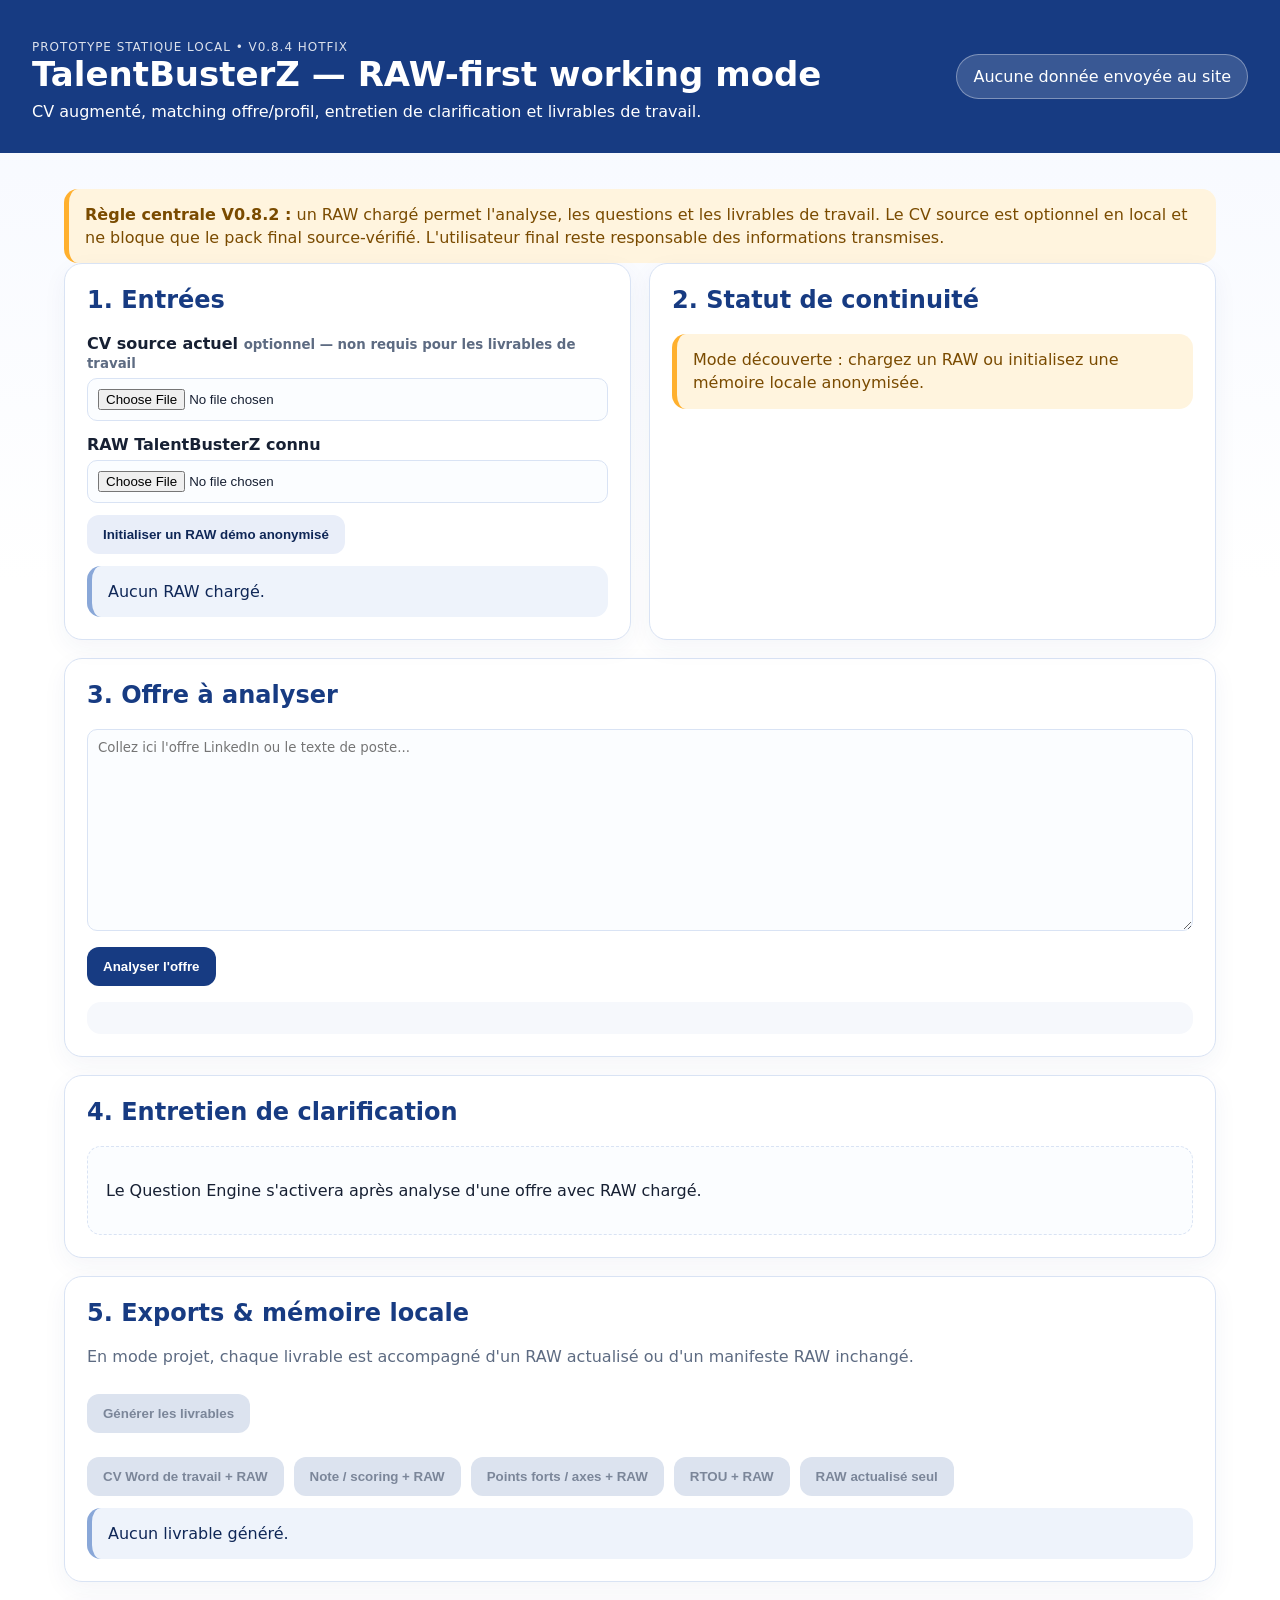
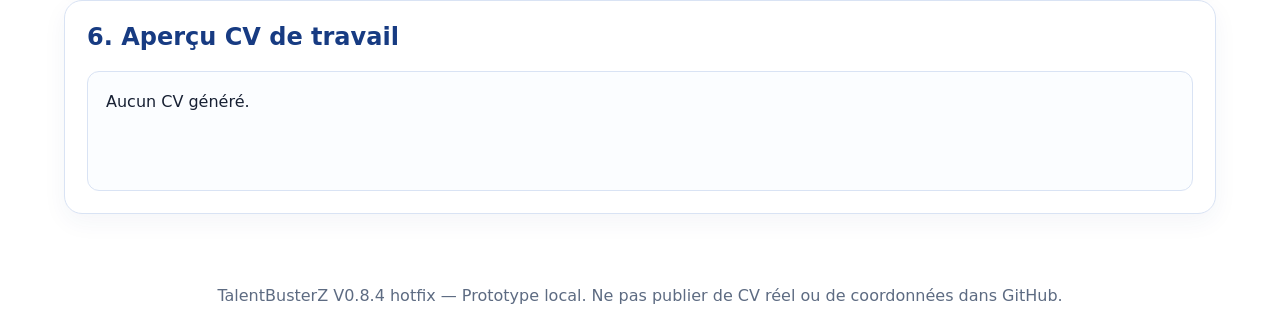
==== commit 2f2c0843: "Add files via upload" ====
--- a/index.html
+++ b/index.html
@@ -1,57 +1,32 @@
 <!doctype html>
 <html lang="fr">
 <head>
-<meta charset="utf-8"><meta name="viewport" content="width=device-width,initial-scale=1"><meta name="robots" content="noindex,nofollow">
-<title>TalentBusterZ — Betatest v0.8.4</title>
-<style>
-:root{--blue:#173b7a;--blue2:#2563eb;--gold:#f4b000;--bg:#f7f9fc;--card:#fff;--text:#172033;--muted:#64748b;--border:#dbe4f0;--red:#b91c1c;--green:#047857;--warn:#fff7e6;--purple:#6d28d9}*{box-sizing:border-box}body{margin:0;font-family:Arial,Helvetica,sans-serif;background:var(--bg);color:var(--text);line-height:1.45}.wrap{max-width:1180px;margin:auto;padding:28px}.nav{display:flex;gap:10px;flex-wrap:wrap;margin-bottom:18px}.nav a{font-weight:700;text-decoration:none;color:var(--blue);padding:8px 10px;border-radius:999px;background:white;border:1px solid var(--border)}.hero{background:linear-gradient(135deg,#ffffff,#eef4ff);border:1px solid var(--border);border-radius:24px;padding:28px;box-shadow:0 12px 34px rgba(23,59,122,.08)}.kicker{font-size:12px;text-transform:uppercase;letter-spacing:.08em;color:var(--muted);font-weight:700}h1{font-size:34px;color:var(--blue);margin:10px 0 8px}.grid{display:grid;grid-template-columns:1fr 1fr;gap:18px;margin-top:18px}.card{background:var(--card);border:1px solid var(--border);border-radius:18px;padding:18px;box-shadow:0 8px 22px rgba(15,23,42,.04)}.card h2,.card h3{color:var(--blue);margin-top:0}.pill{display:inline-block;background:#e8f0ff;color:var(--blue);padding:6px 10px;border-radius:999px;margin:3px;font-weight:700;font-size:13px}.notice{background:var(--warn);border-left:5px solid var(--gold);padding:12px;border-radius:12px;color:#6b4100}.ok{background:#ecfdf5;border-left:5px solid var(--green);padding:12px;border-radius:12px;color:#064e3b}.danger{background:#fff1f2;border-left:5px solid var(--red);padding:12px;border-radius:12px;color:#7f1d1d}.info{background:#eef4ff;border-left:5px solid var(--blue2);padding:12px;border-radius:12px;color:#173b7a}button,.btn{border:0;background:var(--blue);color:#fff;border-radius:12px;padding:10px 14px;font-weight:700;cursor:pointer;margin:4px;text-decoration:none;display:inline-block}button.secondary{background:#e8eef8;color:var(--blue)}button.gold{background:var(--gold);color:#392500}button.purple{background:var(--purple)}button.dangerBtn{background:#fee2e2;color:#991b1b}button:disabled{opacity:.45;cursor:not-allowed}textarea{width:100%;min-height:170px;border:1px solid var(--border);border-radius:14px;padding:12px;font-family:Arial;font-size:14px}input[type=file]{display:block;margin:8px 0}.scoreWrap{display:flex;align-items:center;gap:16px}.scoreCircle{width:100px;height:100px;border-radius:50%;background:conic-gradient(var(--gold) 0deg, var(--gold) 0deg, #e5e7eb 0deg 360deg);display:flex;align-items:center;justify-content:center;font-size:28px;font-weight:900;color:var(--blue);box-shadow:inset 0 0 0 10px #fff;border:1px solid var(--border)}.hidden{display:none}.small{font-size:12px;color:var(--muted)}.tabs{display:flex;gap:8px;flex-wrap:wrap;margin:12px 0}.tab{background:#eef2ff;color:var(--blue);border:1px solid var(--border)}pre{white-space:pre-wrap;background:#0f172a;color:#e2e8f0;padding:12px;border-radius:12px;max-height:360px;overflow:auto}.outputBox{background:#fff;border:1px solid var(--border);border-radius:16px;padding:18px;margin-top:12px}ul{padding-left:22px}.modeCards{display:grid;grid-template-columns:repeat(3,1fr);gap:10px}.modeCard{border:1px solid var(--border);border-radius:16px;padding:12px;background:#fff}.modeCard strong{display:block;color:var(--blue)}.successFlash{animation:flash 1.6s ease-in-out}@keyframes flash{0%{background:#dcfce7}100%{background:#eef4ff}}@media(max-width:860px){.grid,.modeCards{grid-template-columns:1fr}h1{font-size:28px}}
-</style>
+  <meta charset="utf-8">
+  <meta name="viewport" content="width=device-width, initial-scale=1">
+  <title>TalentBusterZ — V0.8.4 hotfix</title>
+  <link rel="stylesheet" href="assets/styles.css">
 </head>
-<body><div class="wrap">
-<nav class="nav"><a href="#profil">Profil</a><a href="#datagate">Modes & Data Gate</a><a href="#matching">Matching</a><a href="#assistant">Assistant</a><a href="#exports">Exports & mémoire</a><a href="questions.html">Méthode</a></nav>
-<header class="hero" id="profil"><div class="kicker">Prototype non indexé • aucune donnée candidat hébergée • Betatest V0.8.4</div><h1>TalentBusterZ — espace de test local</h1><p>Cette page est une coquille publique. Le profil n’existe que dans le fichier RAW que vous chargez depuis votre ordinateur.</p><div class="notice"><strong>Règle centrale V0.8.4 :</strong> RAW seul = test et analyse locale prudente. CV source + RAW = dossier pro complet. Le CV n’est pas lu automatiquement dans cette version statique ; il sert de pièce source de vérité pour éviter de fabriquer un CV final à partir d’une mémoire seule.</div><div id="profileOverview" class="card" style="margin-top:16px"></div></header>
-<section class="card" id="datagate"><h2>1. Choisir le parcours</h2><div class="modeCards"><div class="modeCard"><strong>Découverte sans CV</strong><p class="small">Pour tester sans fichier : score très prudent, questions progressives, RAW démo téléchargeable.</p><button class="gold" onclick="setMode('discovery')">Tester sans RAW</button></div><div class="modeCard"><strong>RAW local</strong><p class="small">Pour un bêta-testeur : chargez le RAW envoyé par Grégory. Le site ne l’héberge pas.</p><button class="purple" onclick="document.getElementById('rawInput').click()">Charger mon RAW</button></div><div class="modeCard"><strong>Mode pro candidat</strong><p class="small">CV source + RAW. C’est le mode de continuité sérieuse et de génération du pack.</p><button onclick="setMode('pro')">Démarrer un profil réel</button></div></div><div id="modeStatus" class="notice" style="margin-top:12px">Statut : aucun mode sélectionné.</div></section>
-<section class="grid"><article class="card"><h2>2. Reprendre ou créer un profil local</h2><div class="info"><strong>Pourquoi charger un CV s’il n’est pas lu automatiquement ?</strong><br>Parce qu’un CV final sérieux doit rester rattaché à une source. Dans cette version statique, le CV sert de <strong>preuve de continuité</strong> et de garde-fou anti-invention. Pour tester vite, chargez seulement le RAW ; pour générer un pack sérieux, chargez CV + RAW.</div><label><strong>CV source actuel</strong><span class="small"> — optionnel pour tester ; requis pour livrables sérieux.</span><input type="file" id="cvInput" accept=".pdf,.doc,.docx" onchange="markCvLoaded()"></label><label><strong>Dernier RAW TalentBusterZ connu</strong><span class="small"> — fichier JSON de mémoire de profil. Ne chargez pas un manifeste.</span><input type="file" id="rawInput" accept=".json" onchange="loadRawFile(event)"></label><button class="secondary" onclick="initNewRaw()">Je n’ai pas encore de RAW — initialiser une mémoire locale vide</button><p class="small"><strong>Règle simple :</strong> RAW seul = analyse prudente. CV + RAW = livrables autorisés. CV seul = source, mais pas de mémoire exploitable.</p></article><article class="card"><h2>Statut de continuité</h2><div id="gateStatus" class="danger">Aucune mémoire active.</div><p class="small">Le Data Gate explique le niveau de confiance : découverte, RAW local chargé, ou dossier pro complet.</p></article></section>
-<section class="card" id="matching"><h2>Démo statique — lecture d’une fiche de poste</h2><p>Collez une offre. Le score combine l’alignement estimé et les réponses ajoutées au RAW local.</p><textarea id="offerText" placeholder="Collez ici une offre d’emploi..."></textarea><br><button onclick="analyzeOffer()">Analyser l’offre</button><button class="secondary" onclick="loadExample()">Exemple Cenova Data/BI</button><div id="matchResult" class="hidden" style="margin-top:16px"><div class="scoreWrap"><div class="scoreCircle" id="scoreCircle">--</div><div><h3 id="matchTitle">Lecture TalentBusterZ</h3><p id="matchText"></p><p class="small" id="confidenceText"></p></div></div><div class="grid"><div><h3>Compétences / preuves à remonter</h3><ul id="matchProofs"></ul></div><div><h3>Zones à arbitrer</h3><ul id="matchRisks"></ul></div></div></div></section>
-<section class="card" id="assistant"><h2>Assistant d’enrichissement</h2><p>Chaque réponse valide est enregistrée dans le RAW local, fait avancer la question et ajuste légèrement le score. Vous pourrez télécharger le RAW mis à jour.</p><div class="info" id="questionBox"><strong id="questionLabel">Question ciblée</strong><p id="questionText">Collez une offre puis lancez l’analyse.</p></div><textarea id="answerText" placeholder="Répondez avec : contexte, rôle personnel, actions, outils, résultat observable..."></textarea><br><button onclick="answerQuestion()">Enregistrer la réponse et passer à la question suivante</button><button class="secondary" onclick="helpExample()">M’aider avec un exemple</button><div id="saveStatus" class="hidden ok" style="margin-top:12px"></div><h3>Mémoire locale affichée</h3><div id="memoryList">Aucune donnée enrichie locale pour le moment.</div><button class="secondary" onclick="downloadRawOnly()">Télécharger le RAW mis à jour</button><button class="dangerBtn" onclick="confirmClearMemory()">Effacer la mémoire locale de ce navigateur</button><p class="small">Avant d’effacer : téléchargez votre mémoire RAW. Sans ce fichier, la continuité locale du profil est perdue.</p><div id="proCta" class="hidden ok"><strong>Passage pro possible :</strong> vous avez répondu à plusieurs questions. Chargez le CV source pour générer un pack sérieux.</div></section>
-<section class="card" id="exports"><h2>Exports & mémoire locale</h2><p>Le pack complet est réservé au mode pro : CV source + RAW. En RAW seul, téléchargez seulement le RAW mis à jour.</p><button id="generateBtn" onclick="generateOutputs()">Générer les livrables</button><button id="packBtn" onclick="downloadPackSimulation()" disabled>Télécharger le dossier TalentBusterZ</button><button class="secondary" onclick="downloadCvOnly()">CV seul</button><button class="secondary" onclick="downloadRawOnly()">RAW seul</button><p class="small" id="exportHelp">En statique, le pack est simulé par des téléchargements coordonnés. Cible produit : TBZ_Profil_YYYY-MM-DD_vX.Y.zip.</p><div class="tabs"><button class="tab" onclick="showPane('cvPane')">CV candidat</button><button class="tab" onclick="showPane('notePane')">Note TalentBusterZ</button><button class="tab" onclick="showPane('rawPane')">RAW aperçu</button></div><div id="cvPane" class="outputBox">Aucun CV généré.</div><pre id="notePane" class="hidden">Aucune note générée.</pre><pre id="rawPane" class="hidden"><code id="rawPreview">Aucun RAW actif.</code></pre></section>
-</div>
-<script>
-const PROFILE_ID="BETATEST"; const DISPLAY_NAME="Espace de test local";
-let mode=null, cvLoaded=false, rawLoaded=false, rawMemory=null, lastOffer='', lastScore=null, baseOfferScore=null, cvHtml='', noteText='', currentQuestion='', currentOfferFamily='generic', pendingText='', answerCount=0;
-const QUESTION_SETS={cenova:["Question 1/4 — Quelle preuve veux-tu prioriser : RCU luxe, CRM/Data retail omnicanal, Data Warehouse BI grands comptes ou reporting financier ? Donne contexte, rôle, outils et résultat.","Question 2/4 — Sur cette preuve, quel a été ton rôle personnel exact : cadrage, AMOA, pilotage, coordination, recette, budget, formation ?", "Question 3/4 — Quels chiffres peux-tu assumer sans sur-vendre : volume de données, utilisateurs, équipe, planning, indicateurs, gains qualité ?", "Question 4/4 — Quel point faible faut-il préparer : BI/Data Viz hands-on, budget, consulting cabinet, anglais, management non hiérarchique ?"],generic:["Question 1/4 — Quel projet prouve le mieux l’adéquation à cette offre ? Donne contexte, rôle personnel, outils et résultat.","Question 2/4 — Quel résultat observable peux-tu rattacher à ce projet ?", "Question 3/4 — Quelle responsabilité réelle as-tu tenue : cadrage, budget, équipe, recette, comités, relation métier ?", "Question 4/4 — Quel écart offre/profil faut-il clarifier avant candidature ?"]};
-function now(){return new Date().toISOString()} function today(){return new Date().toISOString().slice(0,10)}
-function emptyRaw(){return {schema_version:'TBZ_RAW_STATIC_V0_8_4',profile_id:'DEMO',display_name:'Profil local',mode:'local_or_discovery',memory_role:'Base de données locale provisoire + mémoire IA statique',created_at:now(),last_updated_at:now(),source_cv:null,validated_core:{summary:'',proofs:[]},skills:{},experiences:[],user_memory:[],cv_usage_log:[],offer_history:[],deleted_from_raw:[],version_history:[{version:'0.8.4',event:'empty_raw_initialized',date:today()}]}}
-function discoveryRaw(){let r=emptyRaw(); r.profile_id='DEMO'; r.display_name='Profil découverte'; r.mode='discovery'; r.data_quality='declarative_user_answers_only'; r.source_cv_loaded=false; return r}
-function renderProfileOverview(){profileOverview.innerHTML=`<h2>${escapeHtml(rawMemory?.display_name||'Aucun profil chargé')}</h2><p><strong>${escapeHtml(rawMemory?.target_positioning||'Chargez un RAW pour activer une mémoire de profil.')}</strong></p><p>${escapeHtml(rawMemory?.validated_core?.summary||'Cette page ne contient aucun profil candidat. Le profil est lu localement depuis le RAW chargé.')}</p><p class="small">Aucune donnée candidat n’est hébergée dans GitHub. Le RAW reste dans le navigateur jusqu’au téléchargement/effacement.</p>`}
-function setMode(m){mode=m; if(m==='discovery'){rawMemory=discoveryRaw();rawLoaded=true;cvLoaded=false;modeStatus.className='info';modeStatus.textContent='Statut : mode découverte. Analyse autorisée, CV final bloqué. Téléchargez le RAW démo pour garder vos réponses.'} else if(m==='pro'){modeStatus.className='notice';modeStatus.textContent='Statut : mode pro. Chargez le CV source et le dernier RAW connu.'} refreshGate(); renderProfileOverview(); renderMemory();}
-function isValidRaw(o){if(!o||typeof o!=='object')return false; if(o.package_name||o.recommended_package_contents||o.raw_publication)return false; if(!o.schema_version||!String(o.schema_version).startsWith('TBZ_RAW'))return false; return Array.isArray(o.user_memory)||Array.isArray(o.experiences)||o.validated_core}
-function markCvLoaded(){cvLoaded=!!cvInput.files.length;if(!rawMemory)rawMemory=emptyRaw(); rawMemory.source_cv={filename:cvInput.files[0]?.name||null,uploaded_in_static_session:true,static_note:'Fichier référencé localement ; non publié dans GitHub.'};rawMemory.last_updated_at=now(); refreshGate();}
-function loadRawFile(e){const f=e.target.files[0];if(!f)return;const r=new FileReader();r.onload=()=>{try{let parsed=JSON.parse(r.result); if(!isValidRaw(parsed)){alert('Ce fichier ne ressemble pas à un RAW TalentBusterZ exploitable. Ne chargez pas un manifeste type TBZ_BRUNO_MANIFEST.json : chargez le fichier raw_profile_...json.'); rawInput.value=''; return} rawMemory=parsed; rawLoaded=true; mode='raw_only'; rawMemory.user_memory=rawMemory.user_memory||[]; rawMemory.offer_history=rawMemory.offer_history||[]; rawMemory.last_updated_at=now(); answerCount=rawMemory.user_memory.length; modeStatus.className='ok';modeStatus.textContent='Statut : RAW local chargé. Mémoire TalentBusterZ active dans ce navigateur. Aucune donnée n’est envoyée au site.';refreshGate();renderProfileOverview();renderMemory()}catch(err){alert('RAW JSON invalide.')}};r.readAsText(f)}
-function initNewRaw(){rawMemory = mode==='discovery'?discoveryRaw():emptyRaw(); rawLoaded=true; mode=mode||'discovery'; modeStatus.className='ok'; modeStatus.textContent='Statut : mémoire locale initialisée.'; refreshGate(); renderProfileOverview(); renderMemory()}
-function gateLevel(){ if(mode==='discovery')return 'discovery'; if(rawLoaded&&cvLoaded)return 'pro'; if(rawLoaded)return 'raw_only'; return 'blocked'}
-function gateOkForAnalyze(){return ['discovery','raw_only','pro'].includes(gateLevel())} function gateOkForSerious(){return gateLevel()==='pro'}
-function refreshGate(){let g=gateLevel(); if(g==='blocked'){gateStatus.className='danger';gateStatus.textContent='Aucune mémoire active : choisissez Découverte ou chargez un RAW.'} if(g==='discovery'){gateStatus.className='info';gateStatus.textContent='Découverte : score très prudent, données déclaratives seulement, CV final bloqué.'} if(g==='raw_only'){gateStatus.className='notice';gateStatus.textContent='RAW local chargé : profil connu par mémoire locale. Analyse autorisée ; livrables sérieux bloqués tant que le CV source n’est pas chargé.'} if(g==='pro'){gateStatus.className='ok';gateStatus.textContent='Mode pro complet : CV source + RAW actifs. Livrables sérieux autorisés.'} generateBtn.disabled=!gateOkForSerious(); packBtn.disabled=!gateOkForSerious(); exportHelp.textContent= gateOkForSerious()? 'Pack autorisé : CV source + RAW sont présents.' : 'RAW seul : analyse et enrichissement autorisés. Pour générer le pack complet, chargez aussi le CV source.'}
-function loadExample(){offerText.value='Consultant Chef de Projet Data/BI Senior Luxe/Retail. AMOA BI, cahier des charges, spécifications fonctionnelles, risques, livraison, UAT, comités de pilotage, budget, planning, coordination équipes, formation métiers, anglais obligatoire.'}
-function computeBaseScore(t){let g=gateLevel(); let hasRichRaw=rawMemory&&rawMemory.profile_id&&rawMemory.profile_id!=='DEMO'; let isCenova=/cenova|luxe|retail|data\/bi|chef de projet data|amoa bi|dataviz|data viz|bi/.test(t); currentOfferFamily=isCenova?'cenova':'generic'; if(g==='discovery') return Math.min(12+answerCount*6,55); if(isCenova&&hasRichRaw) return 89; if(/consulting|engagement manager|account leadership|c-suite|budget/.test(t)) return 84; return hasRichRaw?76:62}
-function scoreWithAnswers(base){let count=(rawMemory?.user_memory||[]).filter(x=>x.offer===lastOffer||!lastOffer).length; let bonus=Math.min(count*2,8); return Math.min(97,base+bonus)}
-function paintScore(score){lastScore=score; scoreCircle.textContent=score; scoreCircle.style.background=`conic-gradient(var(--gold) 0deg, var(--gold) ${score*3.6}deg, #e5e7eb ${score*3.6}deg 360deg)`}
-function analyzeOffer(){if(!gateOkForAnalyze()) return alert('Choisissez Découverte ou chargez un RAW avant analyse.'); lastOffer=offerText.value.trim(); if(!lastOffer)return alert('Collez une offre avant analyse.'); let t=lastOffer.toLowerCase(); baseOfferScore=computeBaseScore(t); paintScore(scoreWithAnswers(baseOfferScore)); matchResult.classList.remove('hidden'); if(currentOfferFamily==='cenova'&&gateLevel()!=='discovery'){matchTitle.textContent='Lecture orientée Chef de Projet Data/BI Senior — Luxe/Retail';matchText.textContent='Fort alignement avec le parcours AMOA, CRM, Data, BI, référentiel client, retail/luxe et coordination transverse. Score prudent car le niveau BI/Data Viz attendu et le périmètre budget restent à cadrer.';confidenceText.textContent= gateLevel()==='pro'?'Confiance données : forte — CV source + RAW chargés.':'Confiance données : moyenne à forte sur le RAW local chargé ; CV source non chargé donc CV final bloqué.';matchProofs.innerHTML=['Expérience CRM/Data en luxe/retail : RCU, GCP/BigQuery, Salesforce Marketing Cloud, APIs, Cegid.','Expérience retail omnicanal : CRM BtoC, marketing automation, migration et qualité de données.','AMOA Data & BI grands comptes : Data Warehouse, datamarts, indicateurs, UAT, ateliers métiers.','Pilotage équipes/prestataires et coordination non hiérarchique.','Anglais courant attendu à confirmer en entretien.'].map(x=>`<li>${x}</li>`).join('');matchRisks.innerHTML=['Clarifier si l’offre exige BI/Data Viz hands-on plutôt que pilotage AMOA.','Ne pas sur-vendre le budget si le montant n’est pas confirmé.','Préparer la preuve luxe/retail.','Clarifier management non hiérarchique vs management hiérarchique.'].map(x=>`<li>${x}</li>`).join('')} else {matchTitle.textContent=gateLevel()==='discovery'?'Lecture découverte — données insuffisantes':'Lecture TalentBusterZ'; matchText.textContent=gateLevel()==='discovery'?'TalentBusterZ ne connaît pas encore votre CV. Le score évolue avec vos réponses.':'Analyse basée sur le RAW local chargé et les réponses ajoutées.'; confidenceText.textContent=gateLevel()==='discovery'?'Confiance données : faible.':'Confiance données : moyenne sur RAW local.'; matchProofs.innerHTML=(rawMemory?.validated_core?.proofs||['Aucune preuve confirmée pour le moment.']).slice(0,6).map(x=>`<li>${escapeHtml(x)}</li>`).join(''); matchRisks.innerHTML=(rawMemory?.watch_points||['Clarifier le rôle personnel et le périmètre.']).slice(0,5).map(x=>`<li>${escapeHtml(x)}</li>`).join('')}
-setNextQuestion(); if(rawMemory){rawMemory.offer_history=rawMemory.offer_history||[]; rawMemory.offer_history.push({offer:lastOffer,date:now(),score:lastScore,mode:gateLevel()}); rawMemory.last_updated_at=now(); renderMemory()}}
-function setNextQuestion(){let qs=QUESTION_SETS[currentOfferFamily]||QUESTION_SETS.generic; let idx=Math.min((rawMemory?.user_memory||[]).filter(x=>x.offer===lastOffer).length, qs.length-1); currentQuestion=qs[idx]; questionLabel.textContent=currentQuestion.split(' — ')[0]; questionText.textContent=currentQuestion; questionBox.classList.add('successFlash'); setTimeout(()=>questionBox.classList.remove('successFlash'),1000)}
-function normalize(s){return (s||'').toLowerCase().replace(/[\s*_:;,.!?\-–—]+/g,' ').trim()}
-function answerQuestion(){let txt=answerText.value.trim(); if(!lastOffer)return alert('Analysez d’abord une offre, puis répondez à la question.'); if(!txt) return alert('Aucune réponse saisie.'); let n=normalize(txt); if(n===normalize(currentQuestion)||n.includes('réponse utilisateur contexte action personnelle résultat observable')) return alert('Réponse non exploitable : saisissez une vraie réponse, pas le placeholder ni la question.'); if(n.includes('attention données personnelles')||n.includes('prototype statique')||n.includes('fichier raw json chargé sert uniquement')) return alert('Cette réponse ressemble à un texte d’avertissement copié-collé, pas à une preuve métier. Répondez avec un projet, votre rôle, vos actions et un résultat.'); if(txt.length<40)return alert('Réponse trop courte : ajoutez au moins contexte, action personnelle et résultat.'); if(!rawMemory)rawMemory=discoveryRaw(); let id='u_'+Date.now(); rawMemory.user_memory=rawMemory.user_memory||[]; rawMemory.user_memory.push({id,type:'user_answer',label:'Donnée ajoutée par utilisateur',text:txt,status:'saved_to_raw_pending_cv_usage_decision',created_at:now(),used_in_current_cv:false,cv_decision:'to_arbitrate_later',mode:gateLevel(),question:currentQuestion,offer:lastOffer}); rawMemory.last_updated_at=now(); answerText.value=''; answerCount=rawMemory.user_memory.length; refreshScoreAfterAnswer(); setNextQuestion(); renderMemory(); saveStatus.classList.remove('hidden'); saveStatus.innerHTML=`Réponse enregistrée dans le RAW local. Score ajusté à <strong>${lastScore}/100</strong>. Question suivante affichée.`; if(answerCount>=3)proCta.classList.remove('hidden');}
-function refreshScoreAfterAnswer(){if(!lastOffer)return; if(baseOfferScore==null) baseOfferScore=computeBaseScore(lastOffer.toLowerCase()); paintScore(scoreWithAnswers(baseOfferScore)); if(rawMemory){rawMemory.last_score_after_answers=lastScore; rawMemory.last_updated_at=now()}}
-function renderMemory(){if(!rawMemory||!(rawMemory.user_memory||[]).length){memoryList.textContent='Aucune donnée enrichie locale pour le moment.';rawPreview.textContent=rawMemory?JSON.stringify(rawMemory,null,2):'Aucun RAW actif.';return} memoryList.innerHTML=rawMemory.user_memory.slice().reverse().map(m=>`<p><strong>${escapeHtml(m.label)}</strong> — enregistrée dans le RAW, usage CV à arbitrer<br>${escapeHtml(m.text).slice(0,260)}…</p>`).join(''); rawPreview.textContent=JSON.stringify(rawMemory,null,2)}
-function generateOutputs(){if(!gateOkForSerious())return alert('Livrables sérieux bloqués : chargez le CV source en plus du RAW. Vous pouvez déjà télécharger le RAW mis à jour.'); let proofs=(rawMemory.validated_core?.proofs||[]).map(x=>`<li>${escapeHtml(x)}</li>`).join(''); let added=(rawMemory.user_memory||[]).map(x=>`<li>${escapeHtml(summarize(x.text))}</li>`).join(''); let skills=Object.values(rawMemory.skills||{}).flat().slice(0,28).map(x=>`<span class="pill">${escapeHtml(x)}</span>`).join(''); let exps=(rawMemory.experiences||[]).map(e=>`<h3>${escapeHtml(e.title)} — ${escapeHtml(e.company)}</h3><p class="small">${escapeHtml(e.period||'')} · ${escapeHtml(e.location||'')}</p><ul>${(e.bullets||[]).slice(0,6).map(b=>`<li>${escapeHtml(b)}</li>`).join('')}</ul>`).join(''); cvHtml=`<h1>${escapeHtml(rawMemory.target_positioning||'CV candidat adapté')}</h1><p class="small">Version générée localement à partir du CV source et du RAW TalentBusterZ.</p><h2>Synthèse professionnelle</h2><p>${escapeHtml(rawMemory.validated_core?.summary||'Synthèse à compléter.')}</p><h2>Réalisations clés</h2><ul>${proofs}${added}</ul><h2>Compétences ciblées</h2><p>${skills}</p><h2>Expérience professionnelle</h2>${exps||'<p>Expériences à renseigner depuis le RAW.</p>'}`; noteText=`Note TalentBusterZ — ${rawMemory.display_name||DISPLAY_NAME}\nScore indicatif : ${lastScore??'non calculé'}/100\nMode : ${gateLevel()}\n\nOffre analysée :\n${lastOffer}`; cvPane.innerHTML=cvHtml; notePane.textContent=noteText; rawPreview.textContent=JSON.stringify(rawMemory,null,2); packBtn.disabled=false;}
-function summarize(t){return (t||'').replace(/\*\*/g,'').replace(/\n+/g,' ').slice(0,260)}function showPane(id){['cvPane','notePane','rawPane'].forEach(x=>document.getElementById(x).classList.add('hidden'));document.getElementById(id).classList.remove('hidden');if(id==='rawPane'&&rawMemory)rawPreview.textContent=JSON.stringify(rawMemory,null,2)}
-function download(name,content,type='text/plain'){const a=document.createElement('a');a.href=URL.createObjectURL(new Blob([content],{type}));a.download=name;document.body.appendChild(a);a.click();setTimeout(()=>{URL.revokeObjectURL(a.href);a.remove()},100)}
-function currentProfileId(){return (rawMemory&&rawMemory.profile_id)||PROFILE_ID} function downloadCvOnly(){if(!gateOkForSerious())return alert('CV bloqué : chargez le CV source + RAW pour générer un CV sérieux.'); if(!cvHtml)generateOutputs(); if(cvHtml)download(`01_cv_candidat_${currentProfileId()}_${today()}.doc`,`<html><head><meta charset="utf-8"></head><body>${cvHtml}</body></html>`,'application/msword')}
-function downloadRawOnly(){if(!rawMemory)rawMemory=mode==='discovery'?discoveryRaw():emptyRaw(); let prefix=gateLevel()==='discovery'?'rawdemo':'memoire_locale_RAW'; download(`02_${prefix}_${currentProfileId()}_${today()}.json`,JSON.stringify(rawMemory,null,2),'application/json')}
-function downloadPackSimulation(){if(!gateOkForSerious()) return alert('Pack sérieux réservé au mode pro : chargez CV source + RAW.'); downloadCvOnly(); downloadRawOnly(); download('03_note_talentbusterz.md',noteText||notePane.textContent); download('04_synthese_app.html',`<html><meta charset="utf-8"><body>${matchResult.innerHTML||''}</body></html>`,'text/html'); download('05_offre_analysee.txt',lastOffer); download('06_manifest.json',JSON.stringify({tbz_package_version:'0.8.4-static',profile_id:currentProfileId(),created_at:now(),mode:gateLevel(),source_cv_included:true,raw_memory_included:true},null,2),'application/json')}
-function confirmClearMemory(){if(confirm('Attention : cela efface les données affichées dans ce navigateur. Téléchargez le RAW avant de continuer.')){localStorage.clear(); rawMemory=null; rawLoaded=false; cvLoaded=false; mode=null; renderMemory(); renderProfileOverview(); refreshGate(); alert('Mémoire navigateur effacée pour cette page.')}}
-function helpExample(){answerText.value=`Contexte : sur un projet CRM/Data retail, le besoin était de fiabiliser le référentiel client et de mieux alimenter les campagnes marketing.\nAction : j’ai cadré les besoins métier, coordonné les équipes IT/intégrateur, suivi les spécifications, la recette et la qualité des données.\nRésultat : amélioration de la qualité du référentiel, meilleure segmentation et réduction des doublons / anomalies.`}
-function escapeHtml(s){return String(s||'').replace(/[&<>"]/g,m=>({'&':'&amp;','<':'&lt;','>':'&gt;','"':'&quot;'}[m]))}
-renderProfileOverview(); refreshGate();
-</script>
-</body></html>
+<body>
+  <header class="hero">
+    <div>
+      <p class="eyebrow">Prototype statique local • V0.8.4 hotfix</p>
+      <h1>TalentBusterZ — RAW-first working mode</h1>
+      <p>CV augmenté, matching offre/profil, entretien de clarification et livrables de travail.</p>
+    </div>
+    <div class="badge">Aucune donnée envoyée au site</div>
+  </header>
+  <main>
+    <section class="notice warning"><strong>Règle centrale V0.8.2 :</strong> un RAW chargé permet l'analyse, les questions et les livrables de travail. Le CV source est optionnel en local et ne bloque que le pack final source-vérifié. L'utilisateur final reste responsable des informations transmises.</section>
+    <section class="grid">
+      <div class="card"><h2>1. Entrées</h2><label>CV source actuel <small>optionnel — non requis pour les livrables de travail</small></label><input id="cvFile" type="file" accept=".pdf,.doc,.docx"><label>RAW TalentBusterZ connu</label><input id="rawFile" type="file" accept=".json"><button id="initRawBtn" class="secondary">Initialiser un RAW démo anonymisé</button><div id="rawStatus" class="status neutral">Aucun RAW chargé.</div></div>
+      <div class="card"><h2>2. Statut de continuité</h2><div id="gateStatus" class="status warning">Mode découverte : chargez un RAW ou initialisez une mémoire locale anonymisée.</div></div>
+    </section>
+    <section class="card"><h2>3. Offre à analyser</h2><textarea id="offerText" rows="12" placeholder="Collez ici l'offre LinkedIn ou le texte de poste..."></textarea><button id="analyzeBtn">Analyser l'offre</button><div id="analysisOutput" class="analysis"></div></section>
+    <section class="card"><h2>4. Entretien de clarification</h2><div id="questionEngine" class="question-box"><p>Le Question Engine s'activera après analyse d'une offre avec RAW chargé.</p></div></section>
+    <section class="card"><h2>5. Exports & mémoire locale</h2><p class="muted">En mode projet, chaque livrable est accompagné d'un RAW actualisé ou d'un manifeste RAW inchangé.</p><button id="generateBtn" disabled>Générer les livrables</button><div class="button-row"><button id="downloadCvBtn" disabled>CV Word de travail + RAW</button><button id="downloadScoringBtn" disabled>Note / scoring + RAW</button><button id="downloadStrengthsBtn" disabled>Points forts / axes + RAW</button><button id="downloadRtouBtn" disabled>RTOU + RAW</button><button id="downloadRawBtn" disabled>RAW actualisé seul</button></div><div id="exportStatus" class="status neutral">Aucun livrable généré.</div></section>
+    <section class="card"><h2>6. Aperçu CV de travail</h2><div id="cvPreview" class="preview">Aucun CV généré.</div></section>
+  </main>
+  <footer>TalentBusterZ V0.8.4 hotfix — Prototype local. Ne pas publier de CV réel ou de coordonnées dans GitHub.</footer>
+  <script src="assets/app.js"></script>
+</body>
+</html>
--- a/assets/styles.css
+++ b/assets/styles.css
@@ -0,0 +1 @@
+:root{--blue:#173b82;--blue-dark:#0f2757;--light:#f6f8fc;--border:#d9e3f4;--green-bg:#e9f8ef;--green:#136a3a;--orange-bg:#fff4de;--orange:#7a4b00;--red-bg:#fdecec;--red:#9c1d1d;--text:#172033;--muted:#5d6b82}*{box-sizing:border-box}body{margin:0;font-family:system-ui,-apple-system,Segoe UI,Roboto,Arial,sans-serif;color:var(--text);background:linear-gradient(180deg,#f5f8ff 0%,#fff 30%)}.hero{display:flex;justify-content:space-between;gap:24px;align-items:center;padding:32px;background:var(--blue);color:white}.hero h1{margin:0;font-size:34px}.hero p{margin:8px 0 0;max-width:900px}.eyebrow{opacity:.85;text-transform:uppercase;letter-spacing:.08em;font-size:12px}.badge{background:rgba(255,255,255,.15);border:1px solid rgba(255,255,255,.35);padding:12px 16px;border-radius:999px;white-space:nowrap}main{max-width:1200px;margin:0 auto;padding:24px}.grid{display:grid;grid-template-columns:1fr 1fr;gap:18px}.card{background:white;border:1px solid var(--border);border-radius:18px;padding:22px;margin-bottom:18px;box-shadow:0 8px 24px rgba(31,63,120,.05)}h2{color:var(--blue);margin-top:0}label{display:block;font-weight:700;margin:14px 0 6px}small,.muted{color:var(--muted)}textarea,input[type=file],input[type=text]{width:100%;border:1px solid var(--border);border-radius:10px;padding:10px;background:#fbfdff}textarea{font-family:inherit;resize:vertical}button{border:0;background:var(--blue);color:white;border-radius:12px;padding:12px 16px;font-weight:800;cursor:pointer;margin-top:12px}button.secondary{background:#e9eef9;color:var(--blue-dark)}button:disabled{background:#dce3ef;color:#7b8699;cursor:not-allowed}.button-row{display:flex;flex-wrap:wrap;gap:10px;margin-top:12px}.status,.notice{padding:14px 16px;border-radius:14px;margin-top:12px;line-height:1.45}.status.success,.notice.success{background:var(--green-bg);color:var(--green);border-left:5px solid var(--green)}.status.warning,.notice.warning{background:var(--orange-bg);color:var(--orange);border-left:5px solid #ffb02e}.status.neutral,.notice.neutral{background:#eef3fb;color:var(--blue-dark);border-left:5px solid #89a7d8}.status.danger{background:var(--red-bg);color:var(--red);border-left:5px solid var(--red)}.analysis{margin-top:16px;padding:16px;background:var(--light);border-radius:14px}.score{font-size:32px;color:var(--blue);font-weight:900}.question-box{background:#fbfdff;border:1px dashed var(--border);border-radius:14px;padding:18px}.question-title{color:var(--blue);font-size:22px;font-weight:900;margin-bottom:10px}.feedback-panel{background:#f7fbff;border-left:5px solid var(--blue);padding:14px;border-radius:10px;margin-bottom:14px}.preview{min-height:120px;background:#fbfdff;border:1px solid var(--border);border-radius:12px;padding:18px;line-height:1.5}.preview h3{color:var(--blue)}.pill{display:inline-block;background:#edf3ff;color:var(--blue);padding:6px 10px;border-radius:999px;margin:3px;font-size:13px;font-weight:700}footer{text-align:center;color:var(--muted);padding:30px}@media(max-width:860px){.grid{grid-template-columns:1fr}.hero{display:block}.badge{display:inline-block;margin-top:16px}}
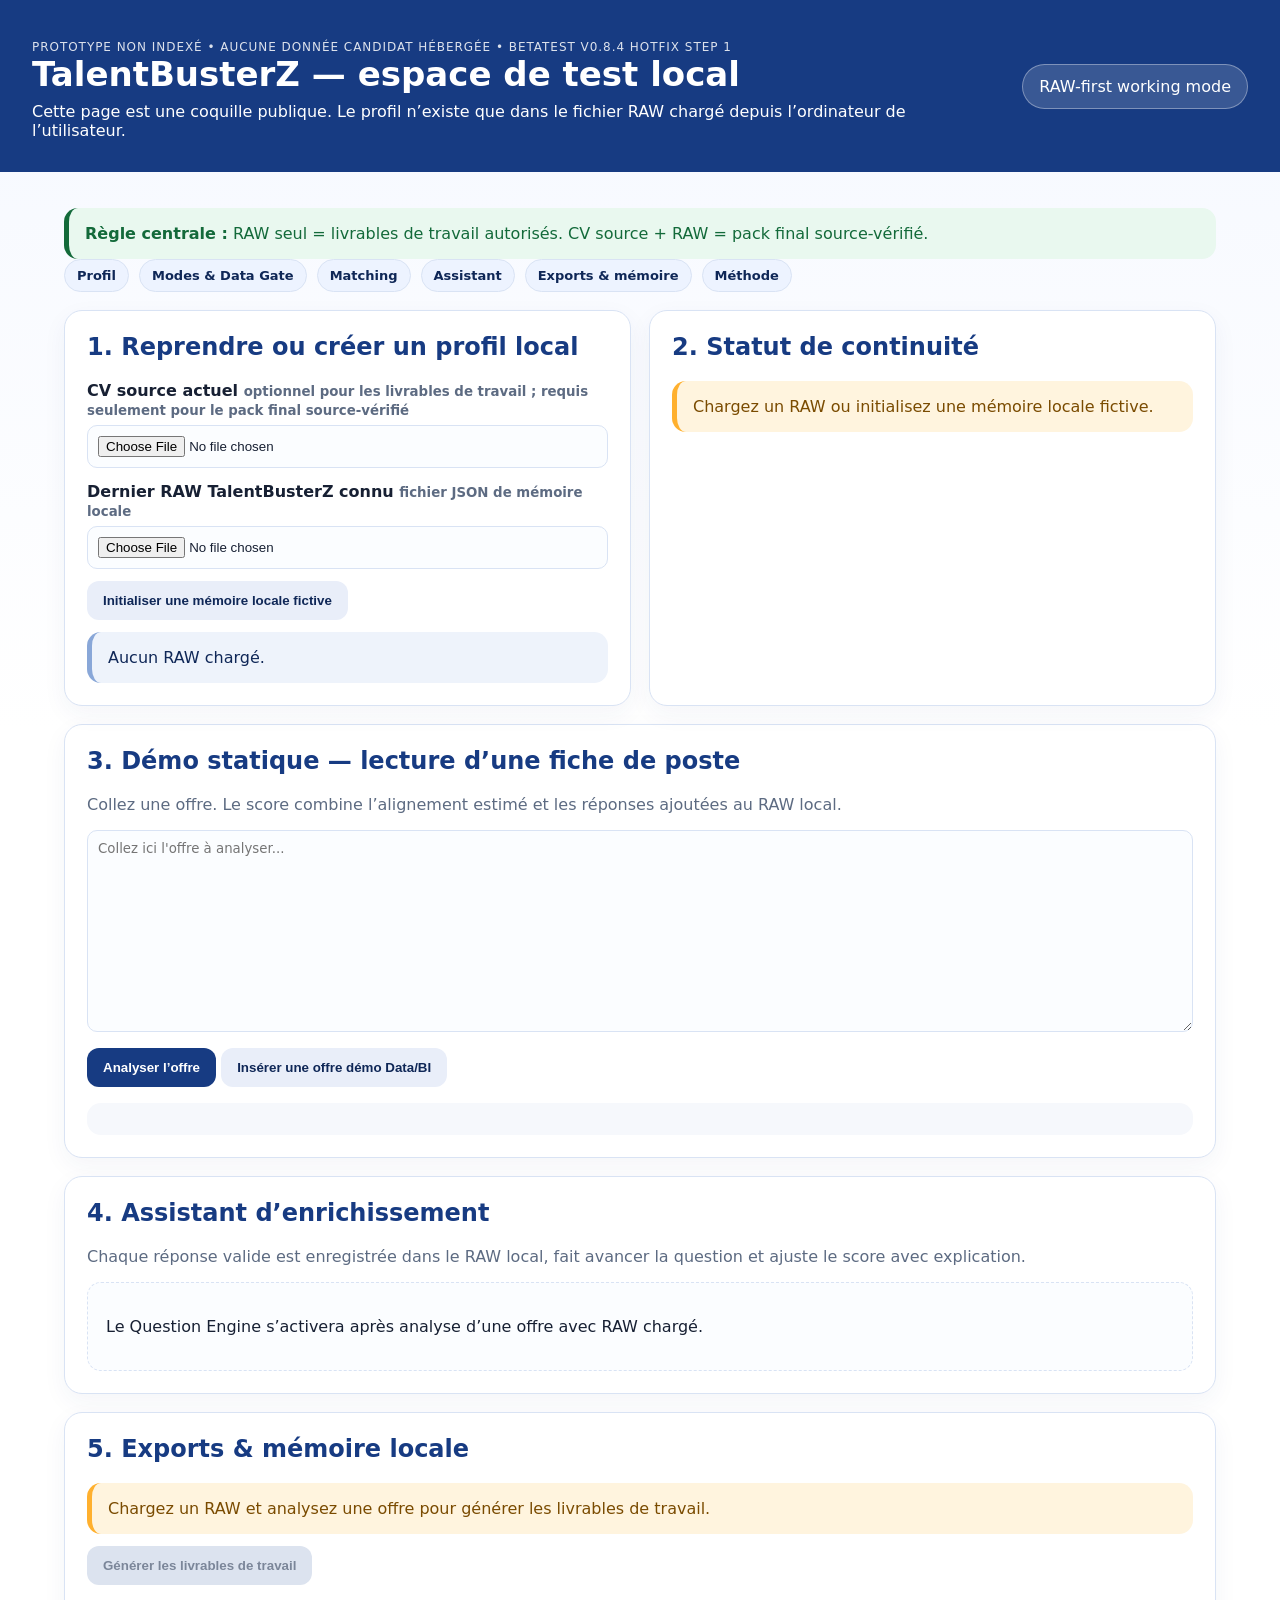
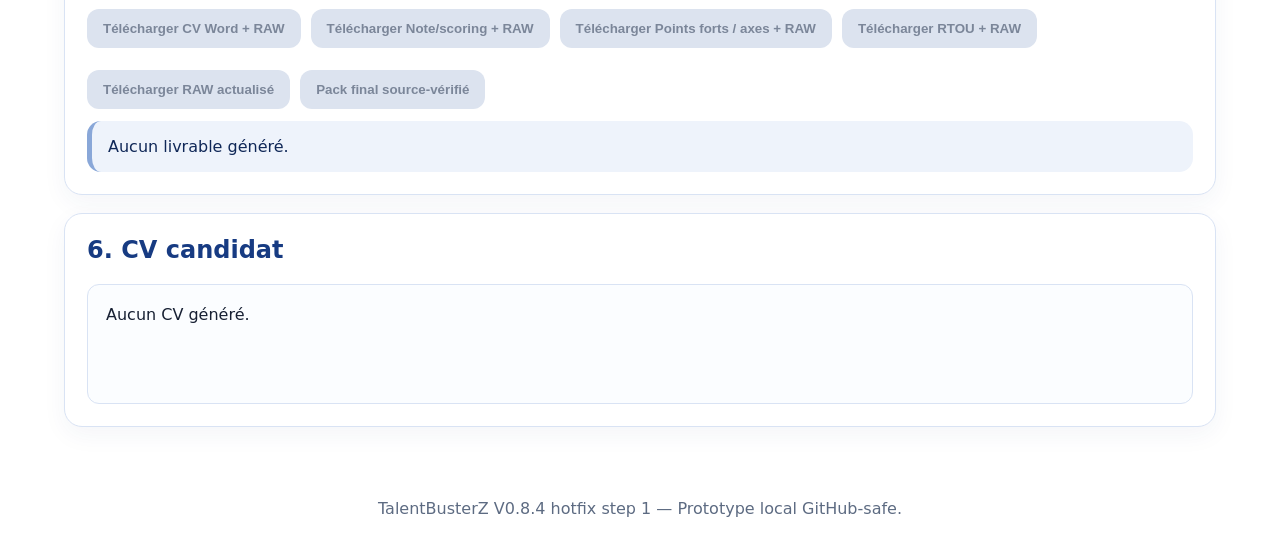
==== commit 2f3c41e4: "Add files via upload" ====
--- a/index.html
+++ b/index.html
@@ -3,30 +3,103 @@
 <head>
   <meta charset="utf-8">
   <meta name="viewport" content="width=device-width, initial-scale=1">
-  <title>TalentBusterZ — V0.8.4 hotfix</title>
+  <title>TalentBusterZ — V0.8.4 hotfix step 1</title>
   <link rel="stylesheet" href="assets/styles.css">
 </head>
 <body>
   <header class="hero">
     <div>
-      <p class="eyebrow">Prototype statique local • V0.8.4 hotfix</p>
-      <h1>TalentBusterZ — RAW-first working mode</h1>
-      <p>CV augmenté, matching offre/profil, entretien de clarification et livrables de travail.</p>
+      <p class="eyebrow">Prototype non indexé • aucune donnée candidat hébergée • Betatest V0.8.4 hotfix step 1</p>
+      <h1>TalentBusterZ — espace de test local</h1>
+      <p>Cette page est une coquille publique. Le profil n’existe que dans le fichier RAW chargé depuis l’ordinateur de l’utilisateur.</p>
     </div>
-    <div class="badge">Aucune donnée envoyée au site</div>
+    <div class="badge">RAW-first working mode</div>
   </header>
+
   <main>
-    <section class="notice warning"><strong>Règle centrale V0.8.2 :</strong> un RAW chargé permet l'analyse, les questions et les livrables de travail. Le CV source est optionnel en local et ne bloque que le pack final source-vérifié. L'utilisateur final reste responsable des informations transmises.</section>
+    <section class="notice success">
+      <strong>Règle centrale :</strong> RAW seul = livrables de travail autorisés. CV source + RAW = pack final source-vérifié.
+    </section>
+
+    <section class="tabs">
+      <span>Profil</span>
+      <span>Modes & Data Gate</span>
+      <span>Matching</span>
+      <span>Assistant</span>
+      <span>Exports & mémoire</span>
+      <span>Méthode</span>
+    </section>
+
     <section class="grid">
-      <div class="card"><h2>1. Entrées</h2><label>CV source actuel <small>optionnel — non requis pour les livrables de travail</small></label><input id="cvFile" type="file" accept=".pdf,.doc,.docx"><label>RAW TalentBusterZ connu</label><input id="rawFile" type="file" accept=".json"><button id="initRawBtn" class="secondary">Initialiser un RAW démo anonymisé</button><div id="rawStatus" class="status neutral">Aucun RAW chargé.</div></div>
-      <div class="card"><h2>2. Statut de continuité</h2><div id="gateStatus" class="status warning">Mode découverte : chargez un RAW ou initialisez une mémoire locale anonymisée.</div></div>
+      <div class="card">
+        <h2>1. Reprendre ou créer un profil local</h2>
+
+        <label>CV source actuel <small>optionnel pour les livrables de travail ; requis seulement pour le pack final source-vérifié</small></label>
+        <input id="cvFile" type="file" accept=".pdf,.doc,.docx">
+
+        <label>Dernier RAW TalentBusterZ connu <small>fichier JSON de mémoire locale</small></label>
+        <input id="rawFile" type="file" accept=".json">
+
+        <button id="initRawBtn" class="secondary">Initialiser une mémoire locale fictive</button>
+        <div id="rawStatus" class="status neutral">Aucun RAW chargé.</div>
+      </div>
+
+      <div class="card">
+        <h2>2. Statut de continuité</h2>
+        <div id="gateStatus" class="status warning">
+          Chargez un RAW ou initialisez une mémoire locale fictive.
+        </div>
+      </div>
     </section>
-    <section class="card"><h2>3. Offre à analyser</h2><textarea id="offerText" rows="12" placeholder="Collez ici l'offre LinkedIn ou le texte de poste..."></textarea><button id="analyzeBtn">Analyser l'offre</button><div id="analysisOutput" class="analysis"></div></section>
-    <section class="card"><h2>4. Entretien de clarification</h2><div id="questionEngine" class="question-box"><p>Le Question Engine s'activera après analyse d'une offre avec RAW chargé.</p></div></section>
-    <section class="card"><h2>5. Exports & mémoire locale</h2><p class="muted">En mode projet, chaque livrable est accompagné d'un RAW actualisé ou d'un manifeste RAW inchangé.</p><button id="generateBtn" disabled>Générer les livrables</button><div class="button-row"><button id="downloadCvBtn" disabled>CV Word de travail + RAW</button><button id="downloadScoringBtn" disabled>Note / scoring + RAW</button><button id="downloadStrengthsBtn" disabled>Points forts / axes + RAW</button><button id="downloadRtouBtn" disabled>RTOU + RAW</button><button id="downloadRawBtn" disabled>RAW actualisé seul</button></div><div id="exportStatus" class="status neutral">Aucun livrable généré.</div></section>
-    <section class="card"><h2>6. Aperçu CV de travail</h2><div id="cvPreview" class="preview">Aucun CV généré.</div></section>
+
+    <section class="card">
+      <h2>3. Démo statique — lecture d’une fiche de poste</h2>
+      <p class="muted">Collez une offre. Le score combine l’alignement estimé et les réponses ajoutées au RAW local.</p>
+      <textarea id="offerText" rows="12" placeholder="Collez ici l'offre à analyser..."></textarea>
+      <button id="analyzeBtn">Analyser l’offre</button>
+      <button id="demoOfferBtn" class="secondary">Insérer une offre démo Data/BI</button>
+      <div id="analysisOutput" class="analysis"></div>
+    </section>
+
+    <section class="card">
+      <h2>4. Assistant d’enrichissement</h2>
+      <p class="muted">Chaque réponse valide est enregistrée dans le RAW local, fait avancer la question et ajuste le score avec explication.</p>
+      <div id="questionEngine" class="question-box">
+        <p>Le Question Engine s’activera après analyse d’une offre avec RAW chargé.</p>
+      </div>
+    </section>
+
+    <section class="card">
+      <h2>5. Exports & mémoire locale</h2>
+
+      <div id="exportsGate" class="status warning">
+        Chargez un RAW et analysez une offre pour générer les livrables de travail.
+      </div>
+
+      <button id="generateBtn" disabled>Générer les livrables de travail</button>
+
+      <div class="button-row">
+        <button id="downloadCvBtn" disabled>Télécharger CV Word + RAW</button>
+        <button id="downloadScoringBtn" disabled>Télécharger Note/scoring + RAW</button>
+        <button id="downloadStrengthsBtn" disabled>Télécharger Points forts / axes + RAW</button>
+        <button id="downloadRtouBtn" disabled>Télécharger RTOU + RAW</button>
+        <button id="downloadRawBtn" disabled>Télécharger RAW actualisé</button>
+        <button id="downloadSourcePackBtn" disabled>Pack final source-vérifié</button>
+      </div>
+
+      <div id="exportStatus" class="status neutral">Aucun livrable généré.</div>
+    </section>
+
+    <section class="card">
+      <h2>6. CV candidat</h2>
+      <div id="cvPreview" class="preview">Aucun CV généré.</div>
+    </section>
   </main>
-  <footer>TalentBusterZ V0.8.4 hotfix — Prototype local. Ne pas publier de CV réel ou de coordonnées dans GitHub.</footer>
+
+  <footer>
+    TalentBusterZ V0.8.4 hotfix step 1 — Prototype local GitHub-safe.
+  </footer>
+
   <script src="assets/app.js"></script>
 </body>
 </html>
--- a/assets/styles.css
+++ b/assets/styles.css
@@ -1 +1,162 @@
-:root{--blue:#173b82;--blue-dark:#0f2757;--light:#f6f8fc;--border:#d9e3f4;--green-bg:#e9f8ef;--green:#136a3a;--orange-bg:#fff4de;--orange:#7a4b00;--red-bg:#fdecec;--red:#9c1d1d;--text:#172033;--muted:#5d6b82}*{box-sizing:border-box}body{margin:0;font-family:system-ui,-apple-system,Segoe UI,Roboto,Arial,sans-serif;color:var(--text);background:linear-gradient(180deg,#f5f8ff 0%,#fff 30%)}.hero{display:flex;justify-content:space-between;gap:24px;align-items:center;padding:32px;background:var(--blue);color:white}.hero h1{margin:0;font-size:34px}.hero p{margin:8px 0 0;max-width:900px}.eyebrow{opacity:.85;text-transform:uppercase;letter-spacing:.08em;font-size:12px}.badge{background:rgba(255,255,255,.15);border:1px solid rgba(255,255,255,.35);padding:12px 16px;border-radius:999px;white-space:nowrap}main{max-width:1200px;margin:0 auto;padding:24px}.grid{display:grid;grid-template-columns:1fr 1fr;gap:18px}.card{background:white;border:1px solid var(--border);border-radius:18px;padding:22px;margin-bottom:18px;box-shadow:0 8px 24px rgba(31,63,120,.05)}h2{color:var(--blue);margin-top:0}label{display:block;font-weight:700;margin:14px 0 6px}small,.muted{color:var(--muted)}textarea,input[type=file],input[type=text]{width:100%;border:1px solid var(--border);border-radius:10px;padding:10px;background:#fbfdff}textarea{font-family:inherit;resize:vertical}button{border:0;background:var(--blue);color:white;border-radius:12px;padding:12px 16px;font-weight:800;cursor:pointer;margin-top:12px}button.secondary{background:#e9eef9;color:var(--blue-dark)}button:disabled{background:#dce3ef;color:#7b8699;cursor:not-allowed}.button-row{display:flex;flex-wrap:wrap;gap:10px;margin-top:12px}.status,.notice{padding:14px 16px;border-radius:14px;margin-top:12px;line-height:1.45}.status.success,.notice.success{background:var(--green-bg);color:var(--green);border-left:5px solid var(--green)}.status.warning,.notice.warning{background:var(--orange-bg);color:var(--orange);border-left:5px solid #ffb02e}.status.neutral,.notice.neutral{background:#eef3fb;color:var(--blue-dark);border-left:5px solid #89a7d8}.status.danger{background:var(--red-bg);color:var(--red);border-left:5px solid var(--red)}.analysis{margin-top:16px;padding:16px;background:var(--light);border-radius:14px}.score{font-size:32px;color:var(--blue);font-weight:900}.question-box{background:#fbfdff;border:1px dashed var(--border);border-radius:14px;padding:18px}.question-title{color:var(--blue);font-size:22px;font-weight:900;margin-bottom:10px}.feedback-panel{background:#f7fbff;border-left:5px solid var(--blue);padding:14px;border-radius:10px;margin-bottom:14px}.preview{min-height:120px;background:#fbfdff;border:1px solid var(--border);border-radius:12px;padding:18px;line-height:1.5}.preview h3{color:var(--blue)}.pill{display:inline-block;background:#edf3ff;color:var(--blue);padding:6px 10px;border-radius:999px;margin:3px;font-size:13px;font-weight:700}footer{text-align:center;color:var(--muted);padding:30px}@media(max-width:860px){.grid{grid-template-columns:1fr}.hero{display:block}.badge{display:inline-block;margin-top:16px}}+:root {
+  --blue: #173b82;
+  --blue-dark: #0f2757;
+  --light: #f6f8fc;
+  --border: #d9e3f4;
+  --green-bg: #e9f8ef;
+  --green: #136a3a;
+  --orange-bg: #fff4de;
+  --orange: #7a4b00;
+  --red-bg: #fdecec;
+  --red: #9c1d1d;
+  --text: #172033;
+  --muted: #5d6b82;
+}
+* { box-sizing: border-box; }
+body {
+  margin: 0;
+  font-family: system-ui, -apple-system, Segoe UI, Roboto, Arial, sans-serif;
+  color: var(--text);
+  background: linear-gradient(180deg, #f5f8ff 0%, #ffffff 34%);
+}
+.hero {
+  display: flex;
+  justify-content: space-between;
+  gap: 24px;
+  align-items: center;
+  padding: 32px;
+  background: var(--blue);
+  color: white;
+}
+.hero h1 { margin: 0; font-size: 34px; }
+.hero p { margin: 8px 0 0; max-width: 900px; }
+.eyebrow { opacity: .85; text-transform: uppercase; letter-spacing: .08em; font-size: 12px; }
+.badge {
+  background: rgba(255,255,255,.15);
+  border: 1px solid rgba(255,255,255,.35);
+  padding: 12px 16px;
+  border-radius: 999px;
+  white-space: nowrap;
+}
+main { max-width: 1200px; margin: 0 auto; padding: 24px; }
+.tabs {
+  display: flex;
+  gap: 10px;
+  flex-wrap: wrap;
+  margin: 0 0 18px;
+}
+.tabs span {
+  padding: 8px 12px;
+  background: #edf3ff;
+  border: 1px solid var(--border);
+  border-radius: 999px;
+  color: var(--blue-dark);
+  font-weight: 700;
+  font-size: 13px;
+}
+.grid { display: grid; grid-template-columns: 1fr 1fr; gap: 18px; }
+.card {
+  background: white;
+  border: 1px solid var(--border);
+  border-radius: 18px;
+  padding: 22px;
+  margin-bottom: 18px;
+  box-shadow: 0 8px 24px rgba(31, 63, 120, .05);
+}
+h2 { color: var(--blue); margin-top: 0; }
+label { display: block; font-weight: 700; margin: 14px 0 6px; }
+small, .muted { color: var(--muted); }
+textarea, input[type="file"], input[type="text"] {
+  width: 100%;
+  border: 1px solid var(--border);
+  border-radius: 10px;
+  padding: 10px;
+  background: #fbfdff;
+}
+textarea { font-family: inherit; resize: vertical; }
+button {
+  border: 0;
+  background: var(--blue);
+  color: white;
+  border-radius: 12px;
+  padding: 12px 16px;
+  font-weight: 800;
+  cursor: pointer;
+  margin-top: 12px;
+}
+button.secondary { background: #e9eef9; color: var(--blue-dark); }
+button:disabled {
+  background: #dce3ef;
+  color: #7b8699;
+  cursor: not-allowed;
+}
+.button-row { display: flex; flex-wrap: wrap; gap: 10px; margin-top: 12px; }
+.status, .notice {
+  padding: 14px 16px;
+  border-radius: 14px;
+  margin-top: 12px;
+  line-height: 1.45;
+}
+.status.success, .notice.success { background: var(--green-bg); color: var(--green); border-left: 5px solid var(--green); }
+.status.warning, .notice.warning { background: var(--orange-bg); color: var(--orange); border-left: 5px solid #ffb02e; }
+.status.neutral, .notice.neutral { background: #eef3fb; color: var(--blue-dark); border-left: 5px solid #89a7d8; }
+.status.danger { background: var(--red-bg); color: var(--red); border-left: 5px solid var(--red); }
+.analysis {
+  margin-top: 16px;
+  padding: 16px;
+  background: var(--light);
+  border-radius: 14px;
+}
+.score {
+  font-size: 34px;
+  color: var(--blue);
+  font-weight: 900;
+}
+.question-box {
+  background: #fbfdff;
+  border: 1px dashed var(--border);
+  border-radius: 14px;
+  padding: 18px;
+}
+.question-title {
+  color: var(--blue);
+  font-size: 22px;
+  font-weight: 900;
+  margin-bottom: 10px;
+}
+.feedback-panel {
+  background: #f7fbff;
+  border-left: 5px solid var(--blue);
+  padding: 14px;
+  border-radius: 10px;
+  margin-bottom: 14px;
+}
+.preview {
+  min-height: 120px;
+  background: #fbfdff;
+  border: 1px solid var(--border);
+  border-radius: 12px;
+  padding: 18px;
+  line-height: 1.5;
+}
+.preview h3 { color: var(--blue); }
+.pill {
+  display: inline-block;
+  background: #edf3ff;
+  color: var(--blue);
+  padding: 6px 10px;
+  border-radius: 999px;
+  margin: 3px;
+  font-size: 13px;
+  font-weight: 700;
+}
+footer {
+  text-align: center;
+  color: var(--muted);
+  padding: 30px;
+}
+@media (max-width: 860px) {
+  .grid { grid-template-columns: 1fr; }
+  .hero { display: block; }
+  .badge { display: inline-block; margin-top: 16px; }
+}
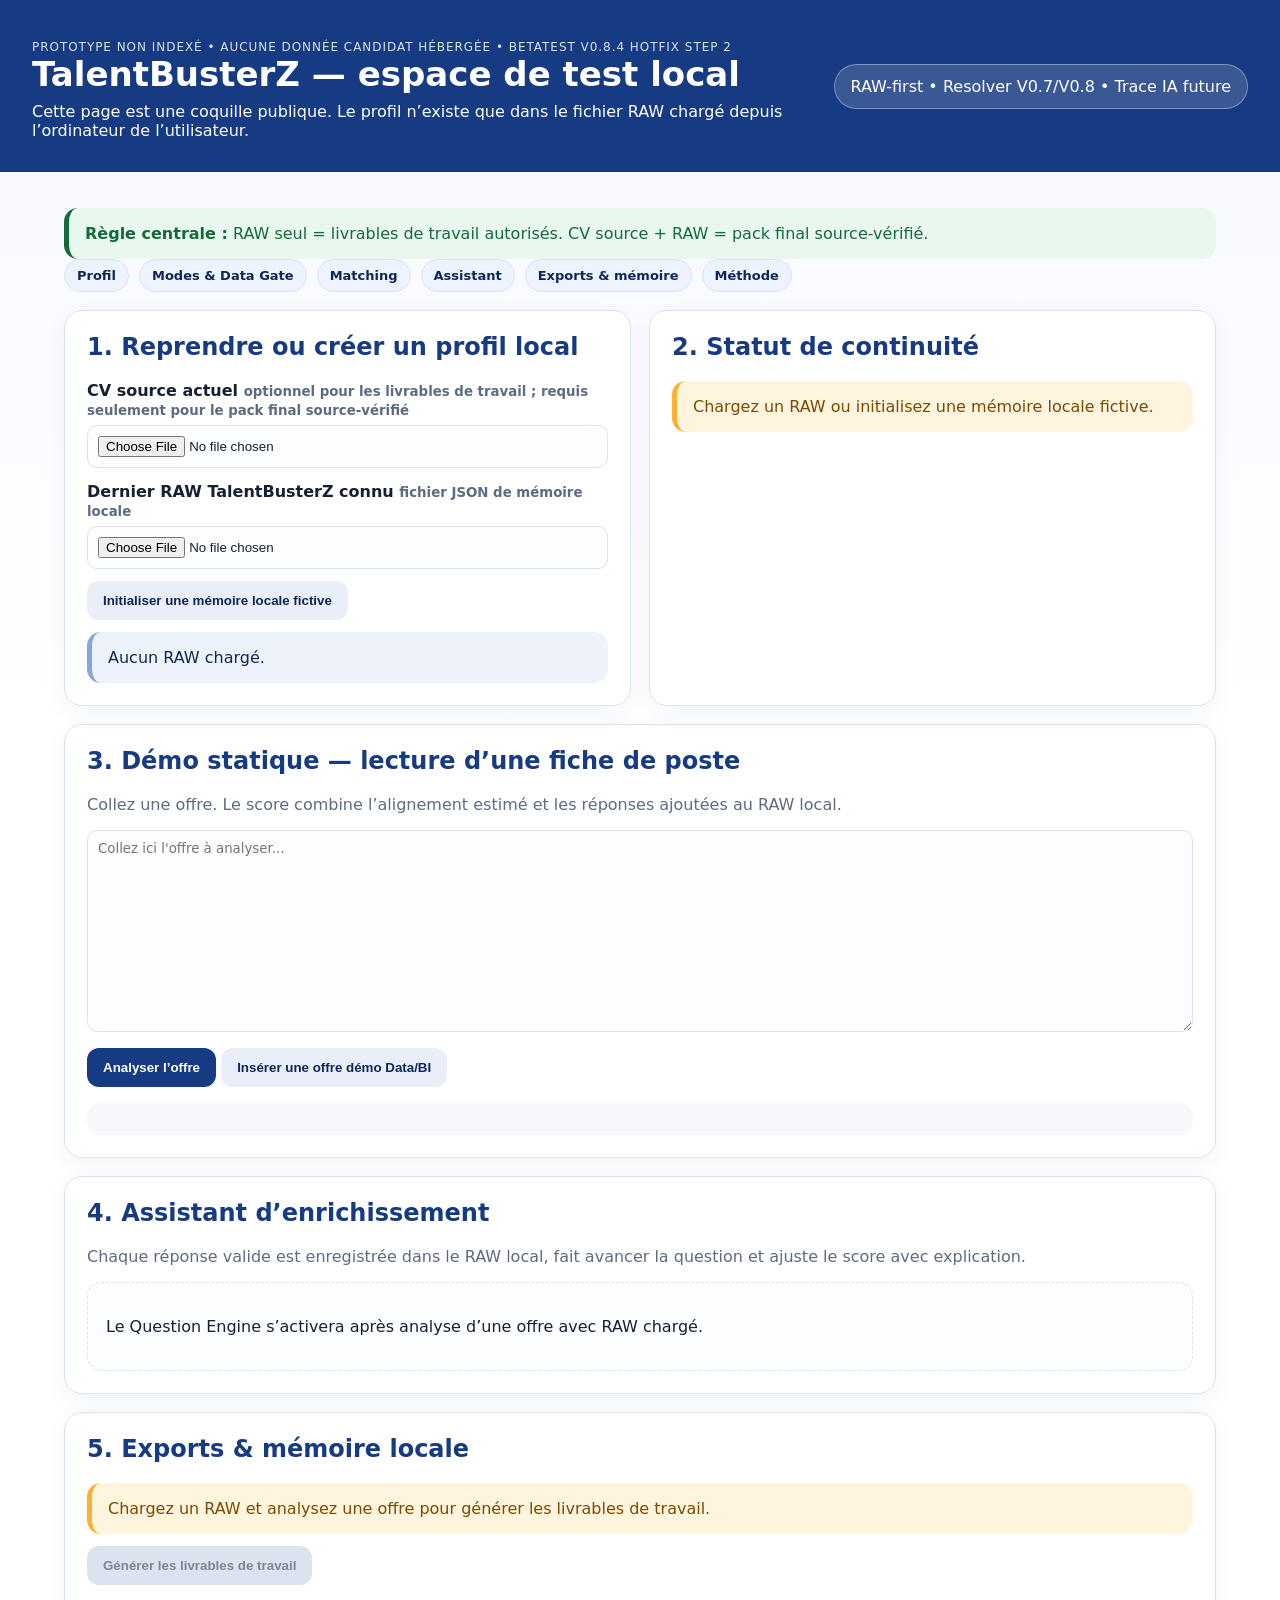
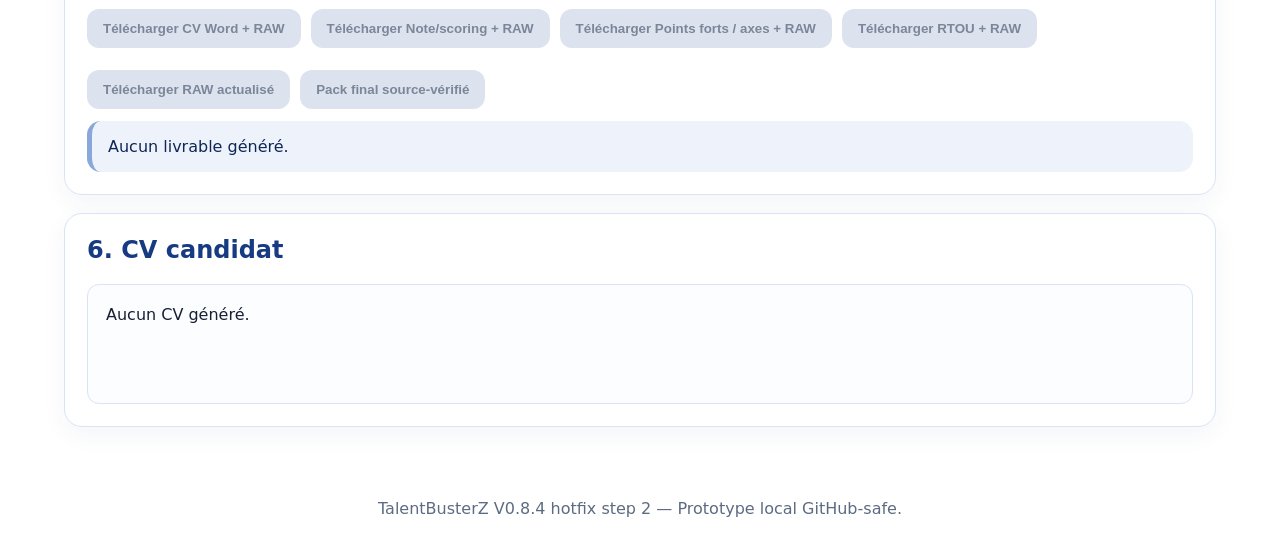
==== commit c15eaf82: "Add files via upload" ====
--- a/index.html
+++ b/index.html
@@ -3,17 +3,17 @@
 <head>
   <meta charset="utf-8">
   <meta name="viewport" content="width=device-width, initial-scale=1">
-  <title>TalentBusterZ — V0.8.4 hotfix step 1</title>
+  <title>TalentBusterZ — V0.8.4 hotfix step 2</title>
   <link rel="stylesheet" href="assets/styles.css">
 </head>
 <body>
   <header class="hero">
     <div>
-      <p class="eyebrow">Prototype non indexé • aucune donnée candidat hébergée • Betatest V0.8.4 hotfix step 1</p>
+      <p class="eyebrow">Prototype non indexé • aucune donnée candidat hébergée • Betatest V0.8.4 hotfix step 2</p>
       <h1>TalentBusterZ — espace de test local</h1>
       <p>Cette page est une coquille publique. Le profil n’existe que dans le fichier RAW chargé depuis l’ordinateur de l’utilisateur.</p>
     </div>
-    <div class="badge">RAW-first working mode</div>
+    <div class="badge">RAW-first • Resolver V0.7/V0.8 • Trace IA future</div>
   </header>
 
   <main>
@@ -97,7 +97,7 @@
   </main>
 
   <footer>
-    TalentBusterZ V0.8.4 hotfix step 1 — Prototype local GitHub-safe.
+    TalentBusterZ V0.8.4 hotfix step 2 — Prototype local GitHub-safe.
   </footer>
 
   <script src="assets/app.js"></script>
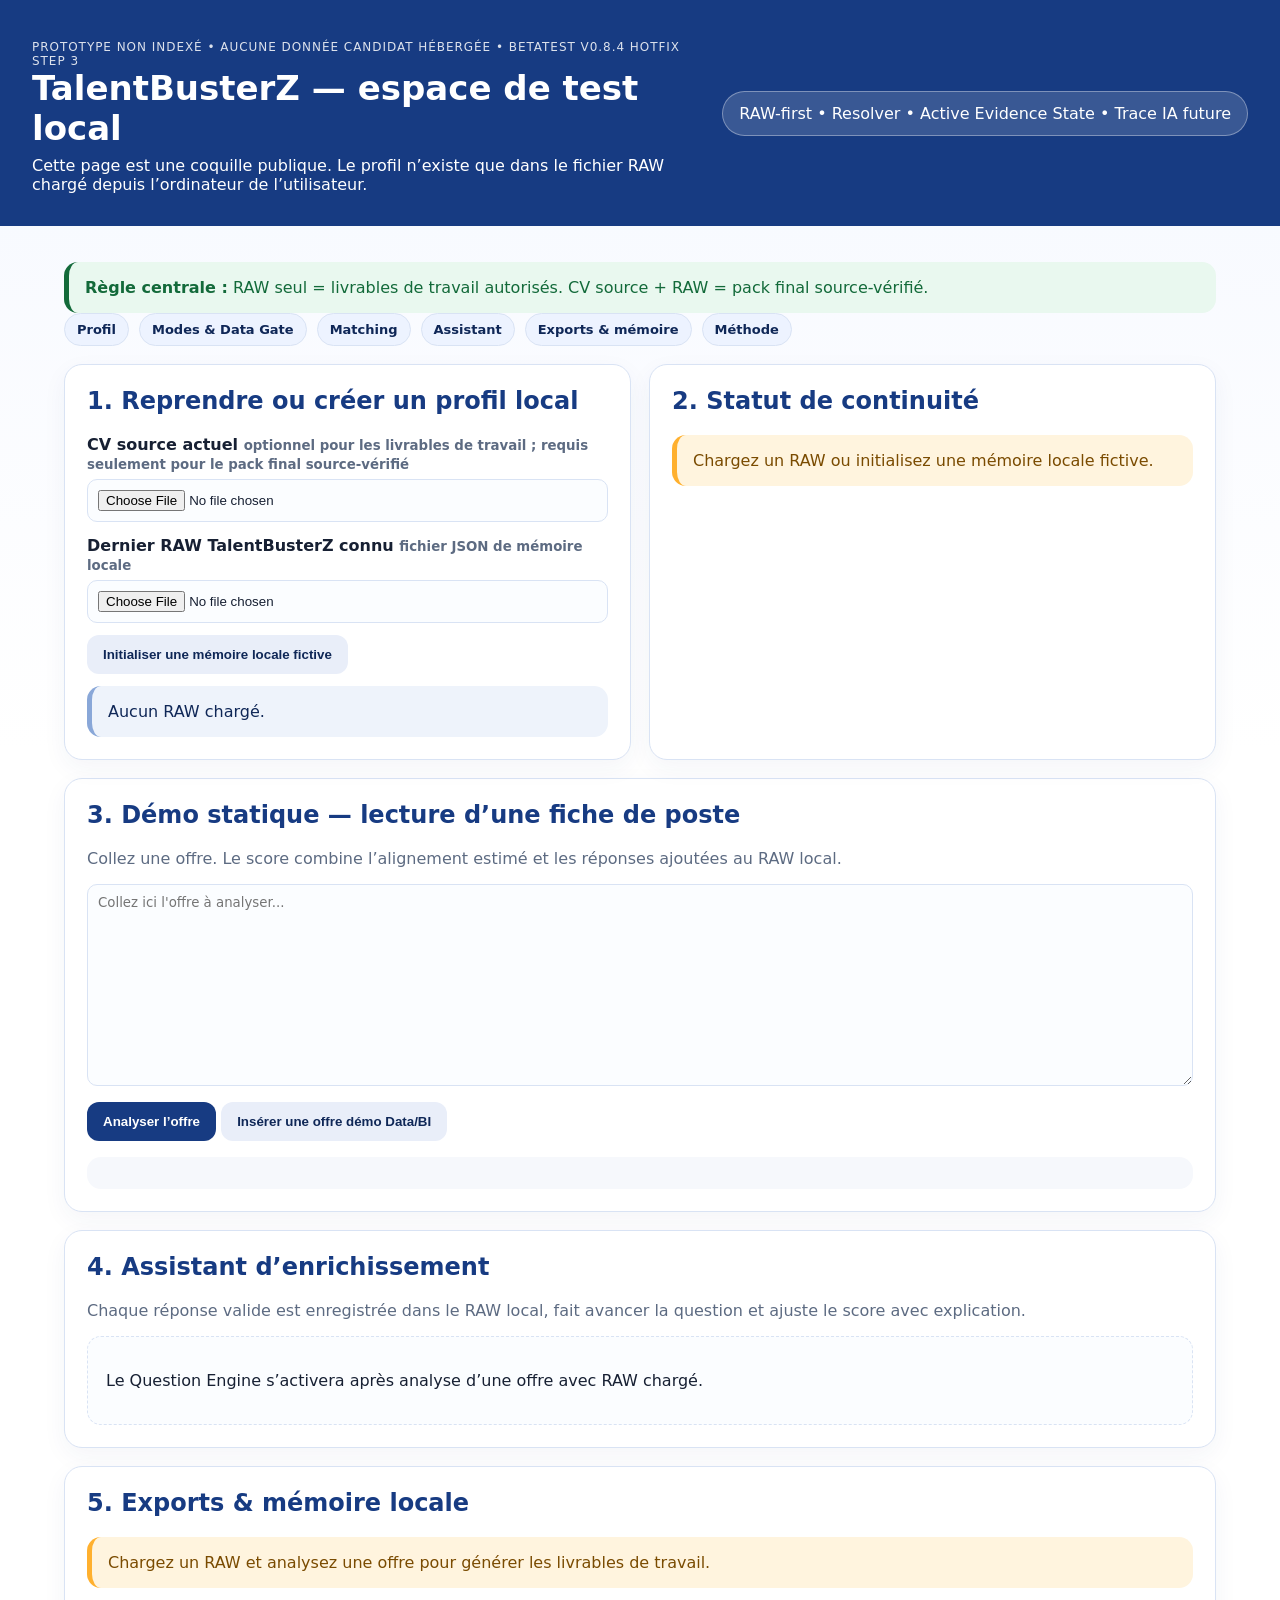
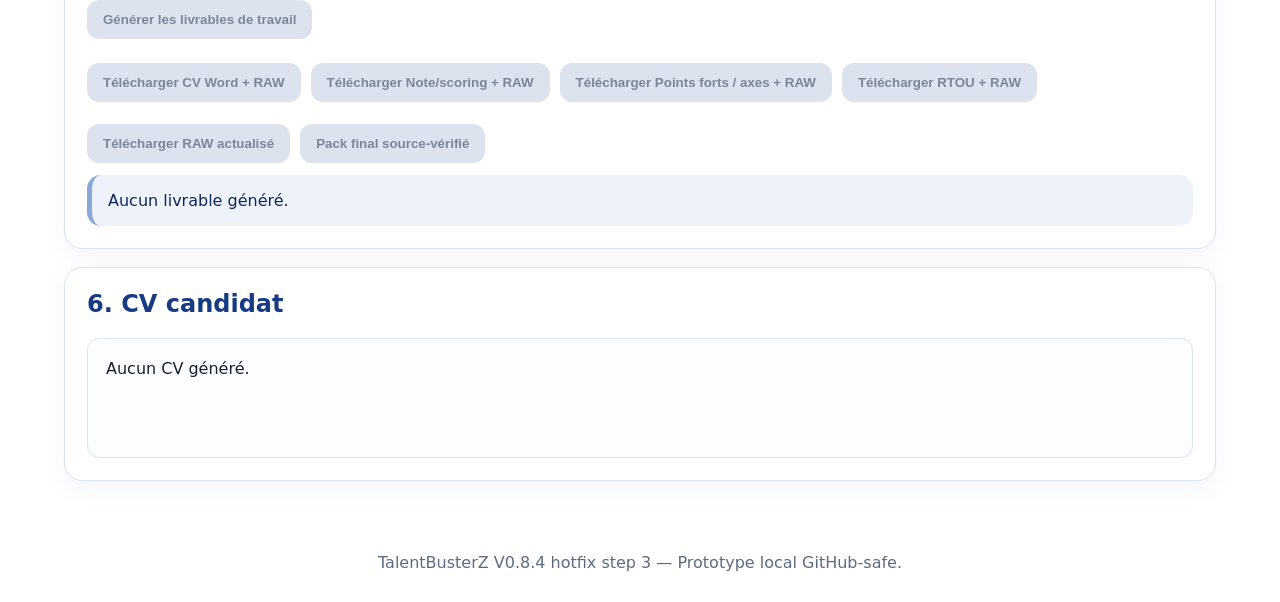
==== commit d2ba38ba: "Add files via upload" ====
--- a/index.html
+++ b/index.html
@@ -3,17 +3,17 @@
 <head>
   <meta charset="utf-8">
   <meta name="viewport" content="width=device-width, initial-scale=1">
-  <title>TalentBusterZ — V0.8.4 hotfix step 2</title>
+  <title>TalentBusterZ — V0.8.4 hotfix step 3</title>
   <link rel="stylesheet" href="assets/styles.css">
 </head>
 <body>
   <header class="hero">
     <div>
-      <p class="eyebrow">Prototype non indexé • aucune donnée candidat hébergée • Betatest V0.8.4 hotfix step 2</p>
+      <p class="eyebrow">Prototype non indexé • aucune donnée candidat hébergée • Betatest V0.8.4 hotfix step 3</p>
       <h1>TalentBusterZ — espace de test local</h1>
       <p>Cette page est une coquille publique. Le profil n’existe que dans le fichier RAW chargé depuis l’ordinateur de l’utilisateur.</p>
     </div>
-    <div class="badge">RAW-first • Resolver V0.7/V0.8 • Trace IA future</div>
+    <div class="badge">RAW-first • Resolver • Active Evidence State • Trace IA future</div>
   </header>
 
   <main>
@@ -97,7 +97,7 @@
   </main>
 
   <footer>
-    TalentBusterZ V0.8.4 hotfix step 2 — Prototype local GitHub-safe.
+    TalentBusterZ V0.8.4 hotfix step 3 — Prototype local GitHub-safe.
   </footer>
 
   <script src="assets/app.js"></script>
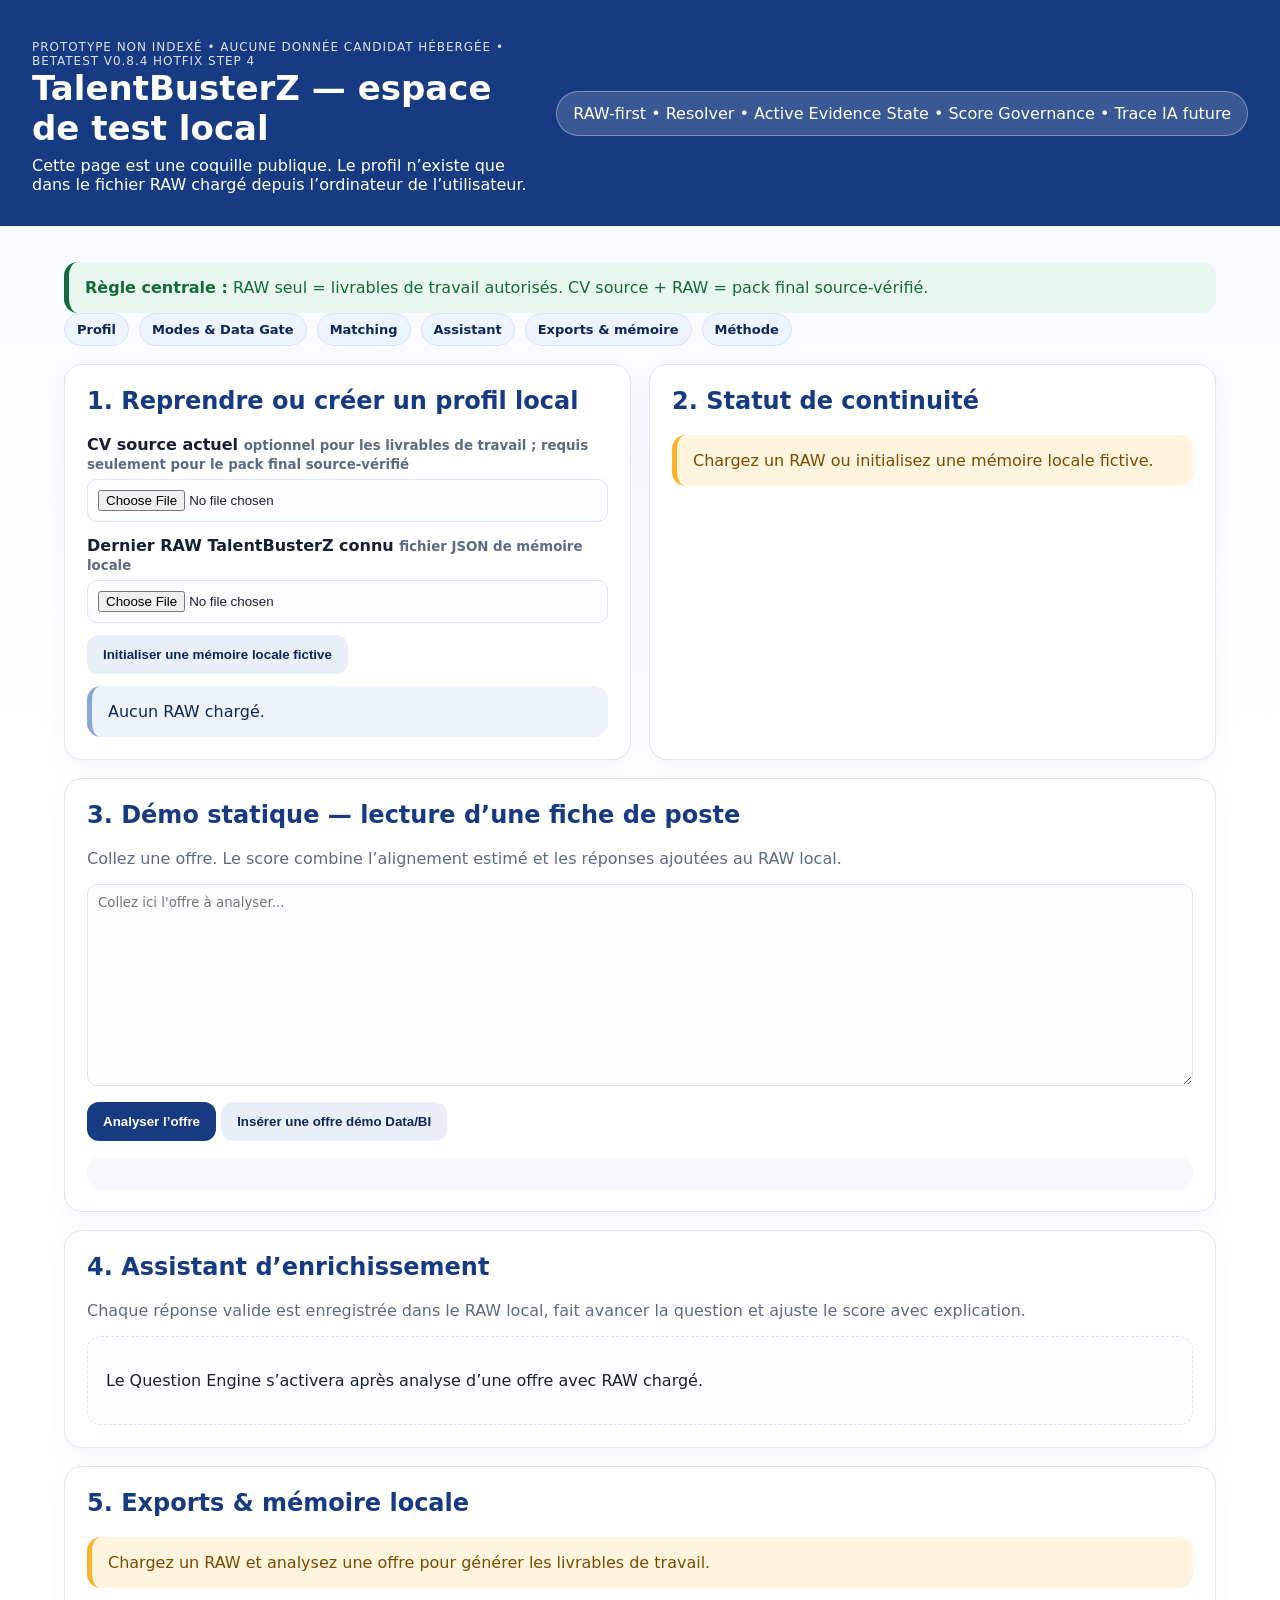
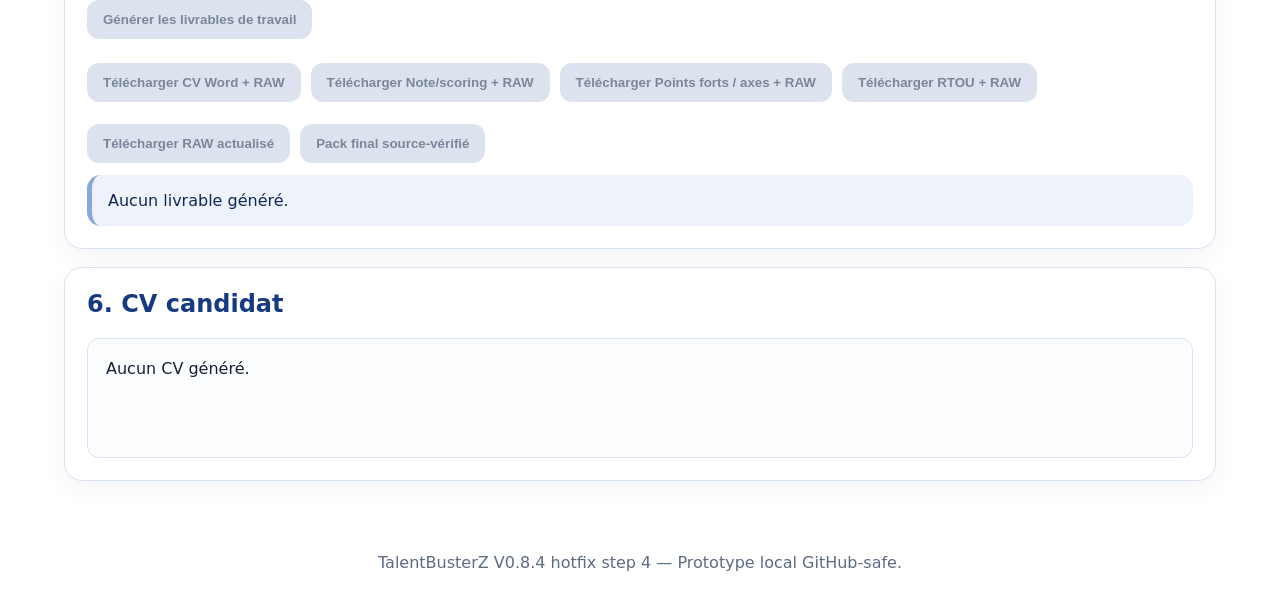
==== commit e7e3d8ea: "Add files via upload" ====
--- a/index.html
+++ b/index.html
@@ -3,17 +3,17 @@
 <head>
   <meta charset="utf-8">
   <meta name="viewport" content="width=device-width, initial-scale=1">
-  <title>TalentBusterZ — V0.8.4 hotfix step 3</title>
+  <title>TalentBusterZ — V0.8.4 hotfix step 4</title>
   <link rel="stylesheet" href="assets/styles.css">
 </head>
 <body>
   <header class="hero">
     <div>
-      <p class="eyebrow">Prototype non indexé • aucune donnée candidat hébergée • Betatest V0.8.4 hotfix step 3</p>
+      <p class="eyebrow">Prototype non indexé • aucune donnée candidat hébergée • Betatest V0.8.4 hotfix step 4</p>
       <h1>TalentBusterZ — espace de test local</h1>
       <p>Cette page est une coquille publique. Le profil n’existe que dans le fichier RAW chargé depuis l’ordinateur de l’utilisateur.</p>
     </div>
-    <div class="badge">RAW-first • Resolver • Active Evidence State • Trace IA future</div>
+    <div class="badge">RAW-first • Resolver • Active Evidence State • Score Governance • Trace IA future</div>
   </header>
 
   <main>
@@ -97,7 +97,7 @@
   </main>
 
   <footer>
-    TalentBusterZ V0.8.4 hotfix step 3 — Prototype local GitHub-safe.
+    TalentBusterZ V0.8.4 hotfix step 4 — Prototype local GitHub-safe.
   </footer>
 
   <script src="assets/app.js"></script>
